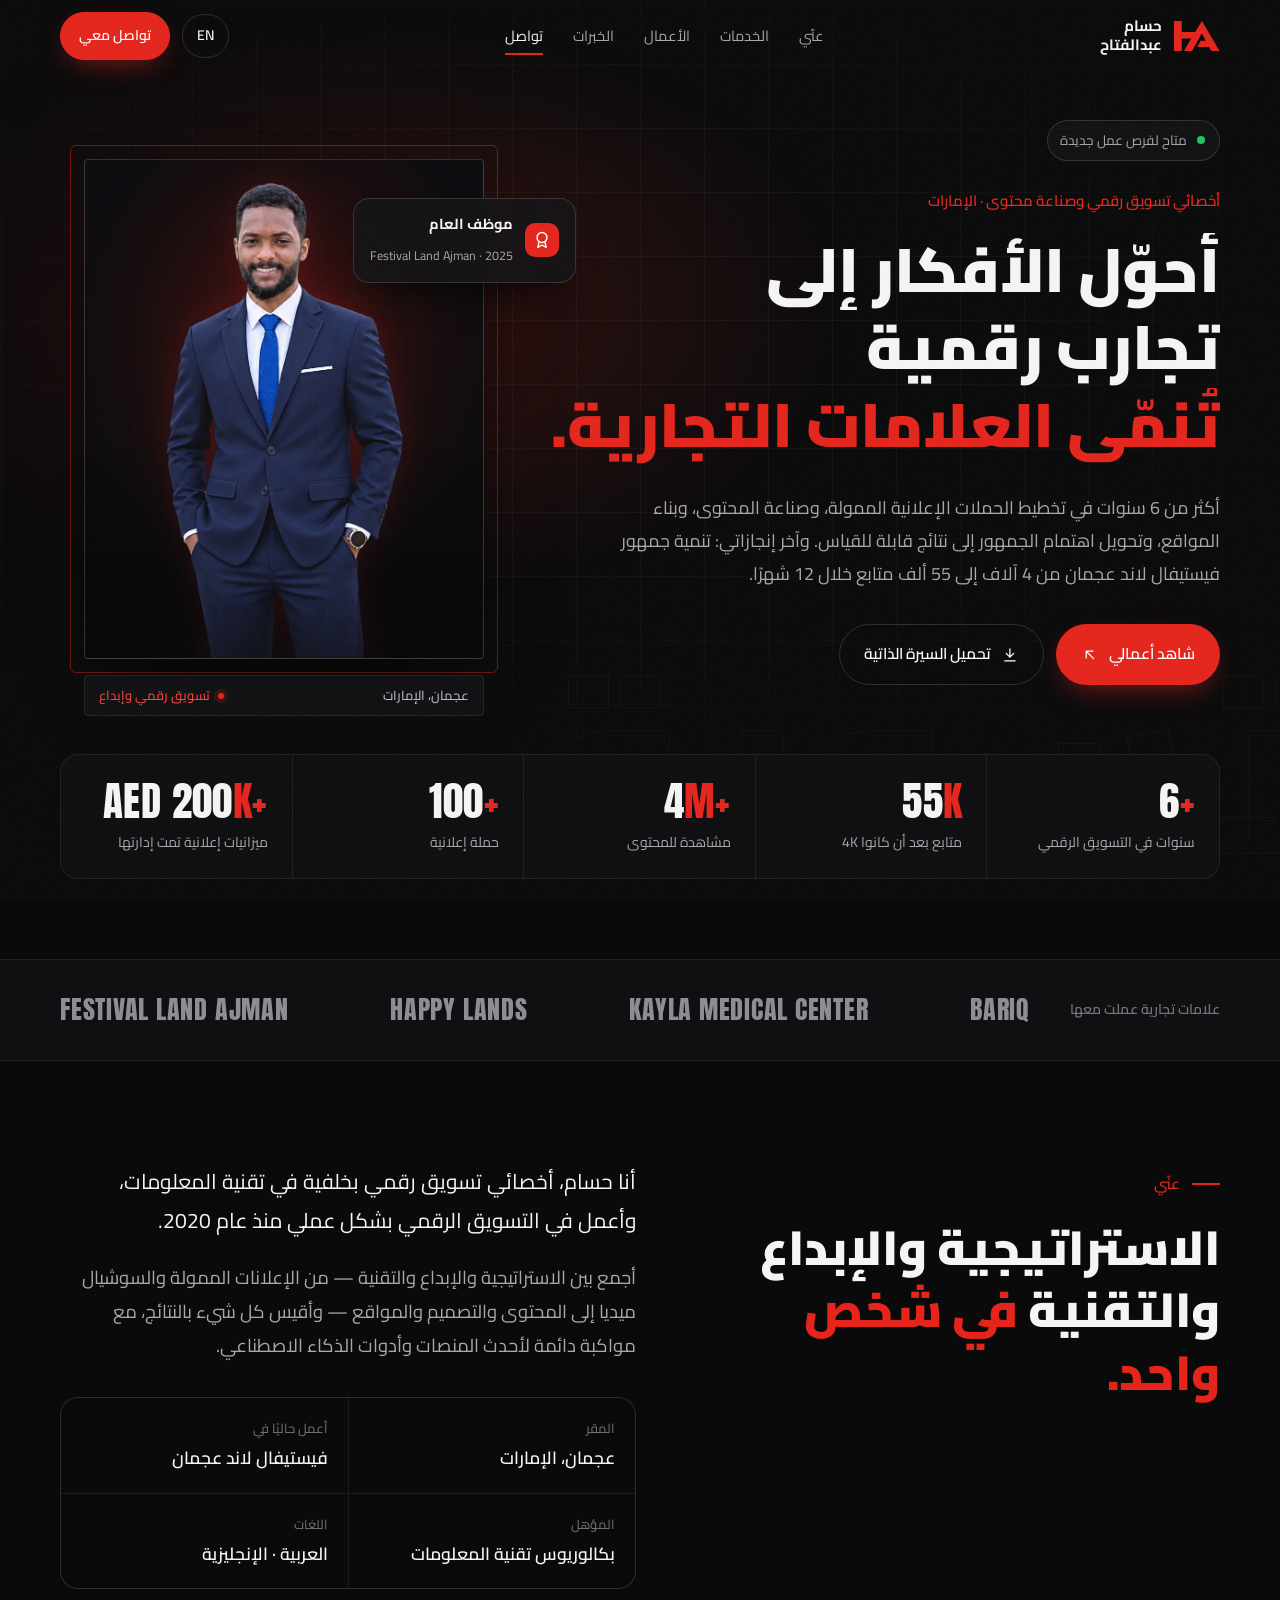
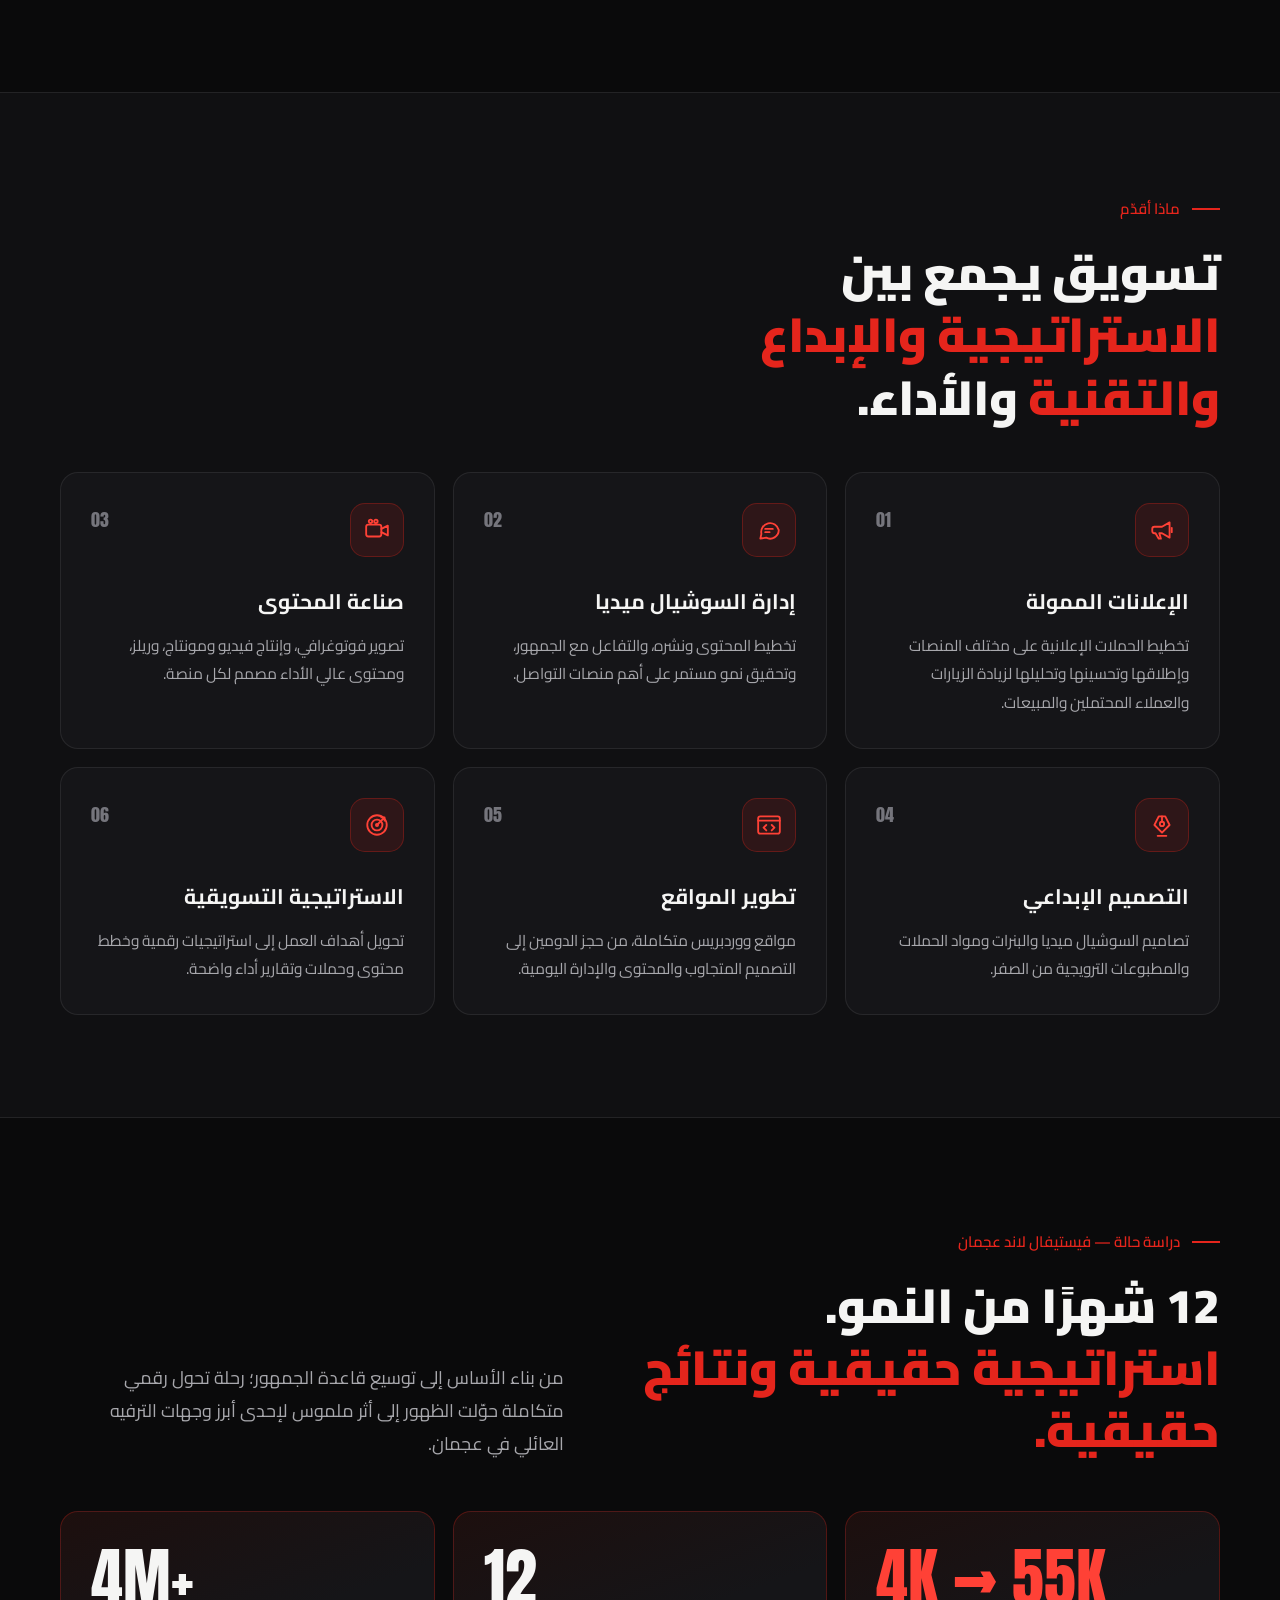
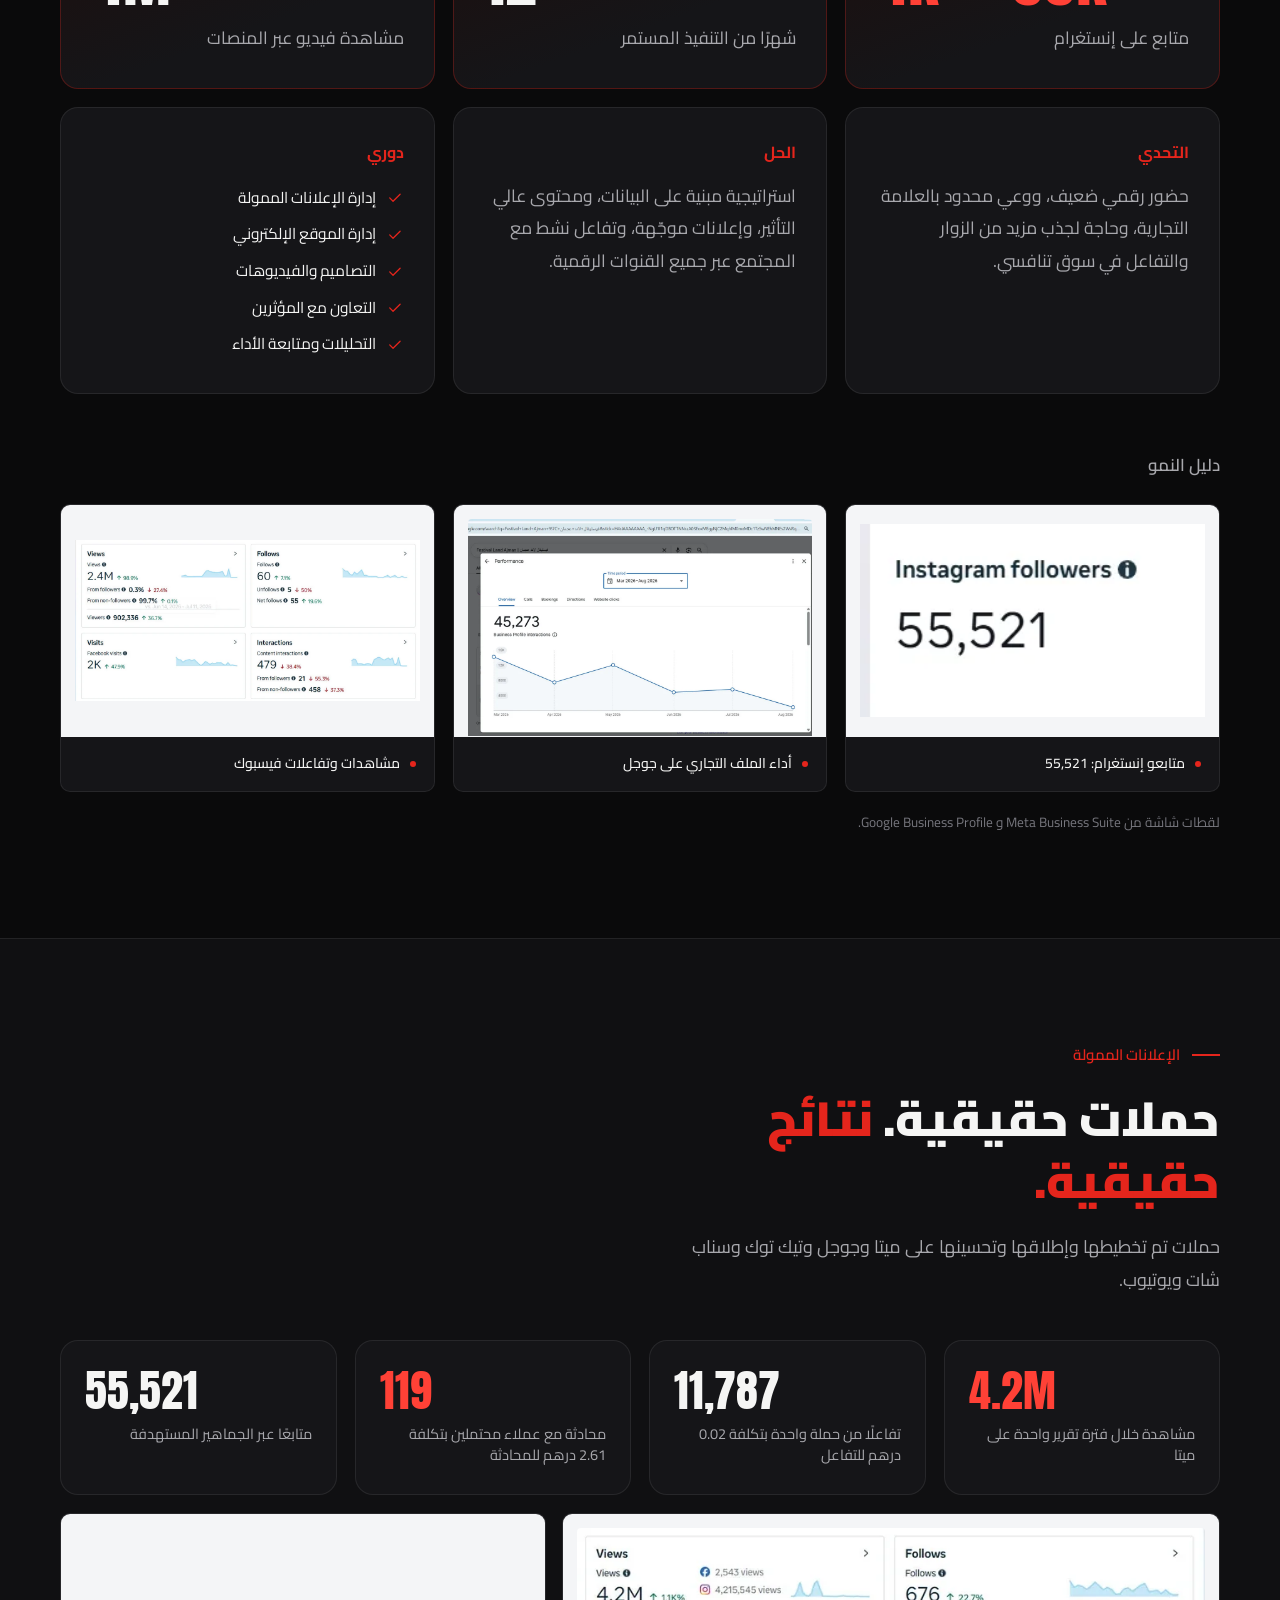
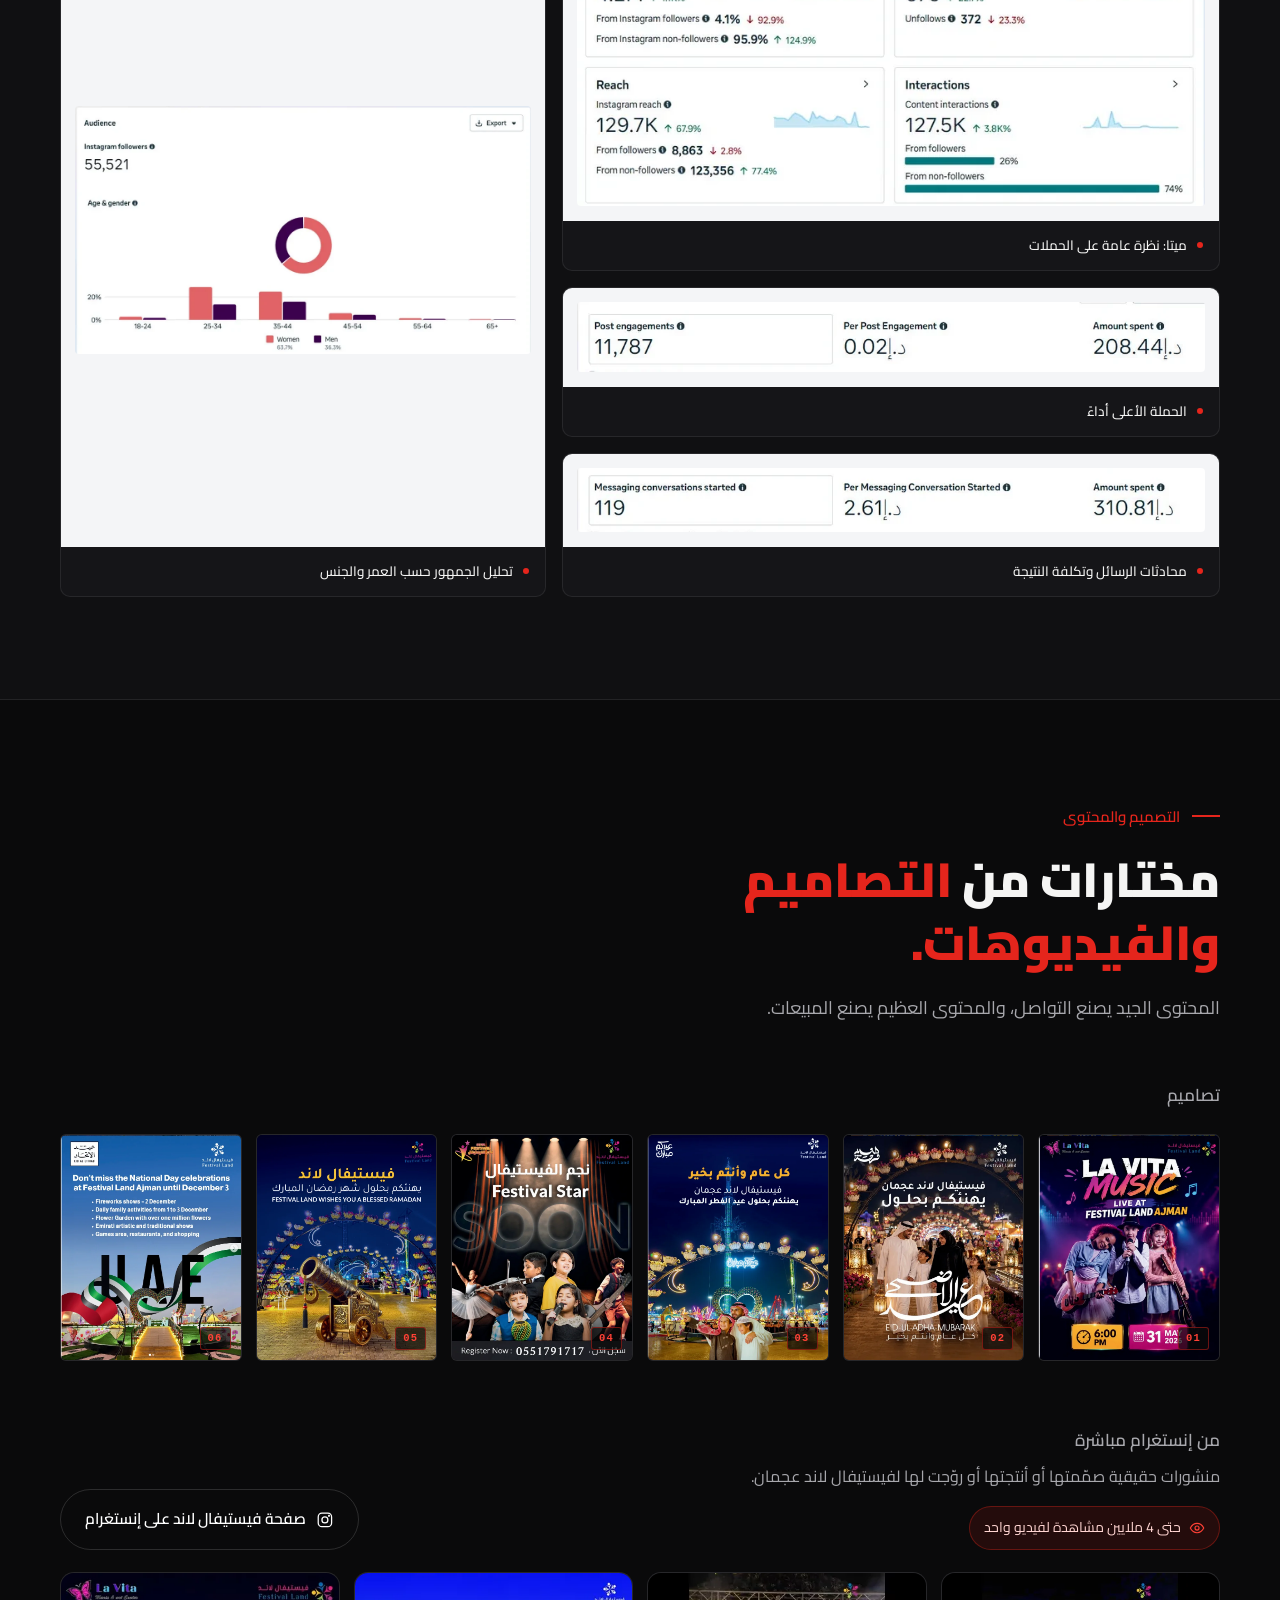
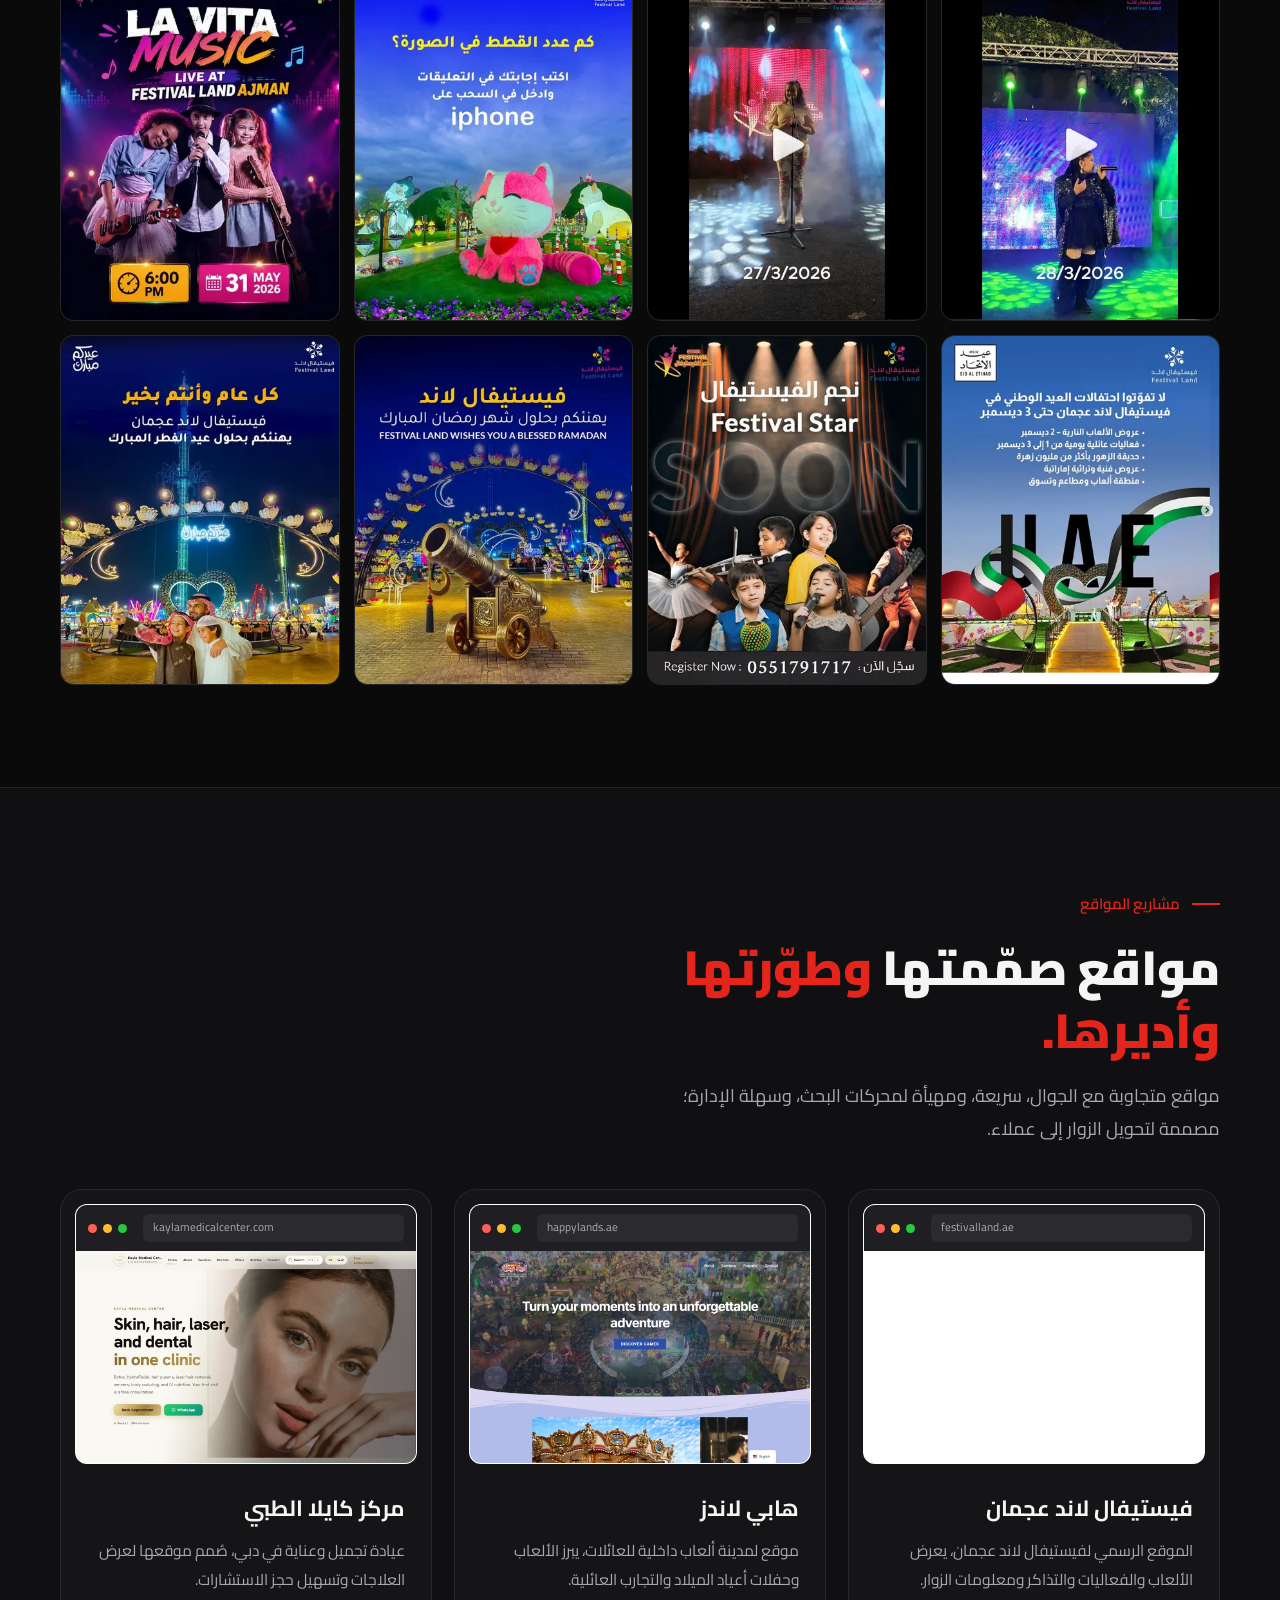
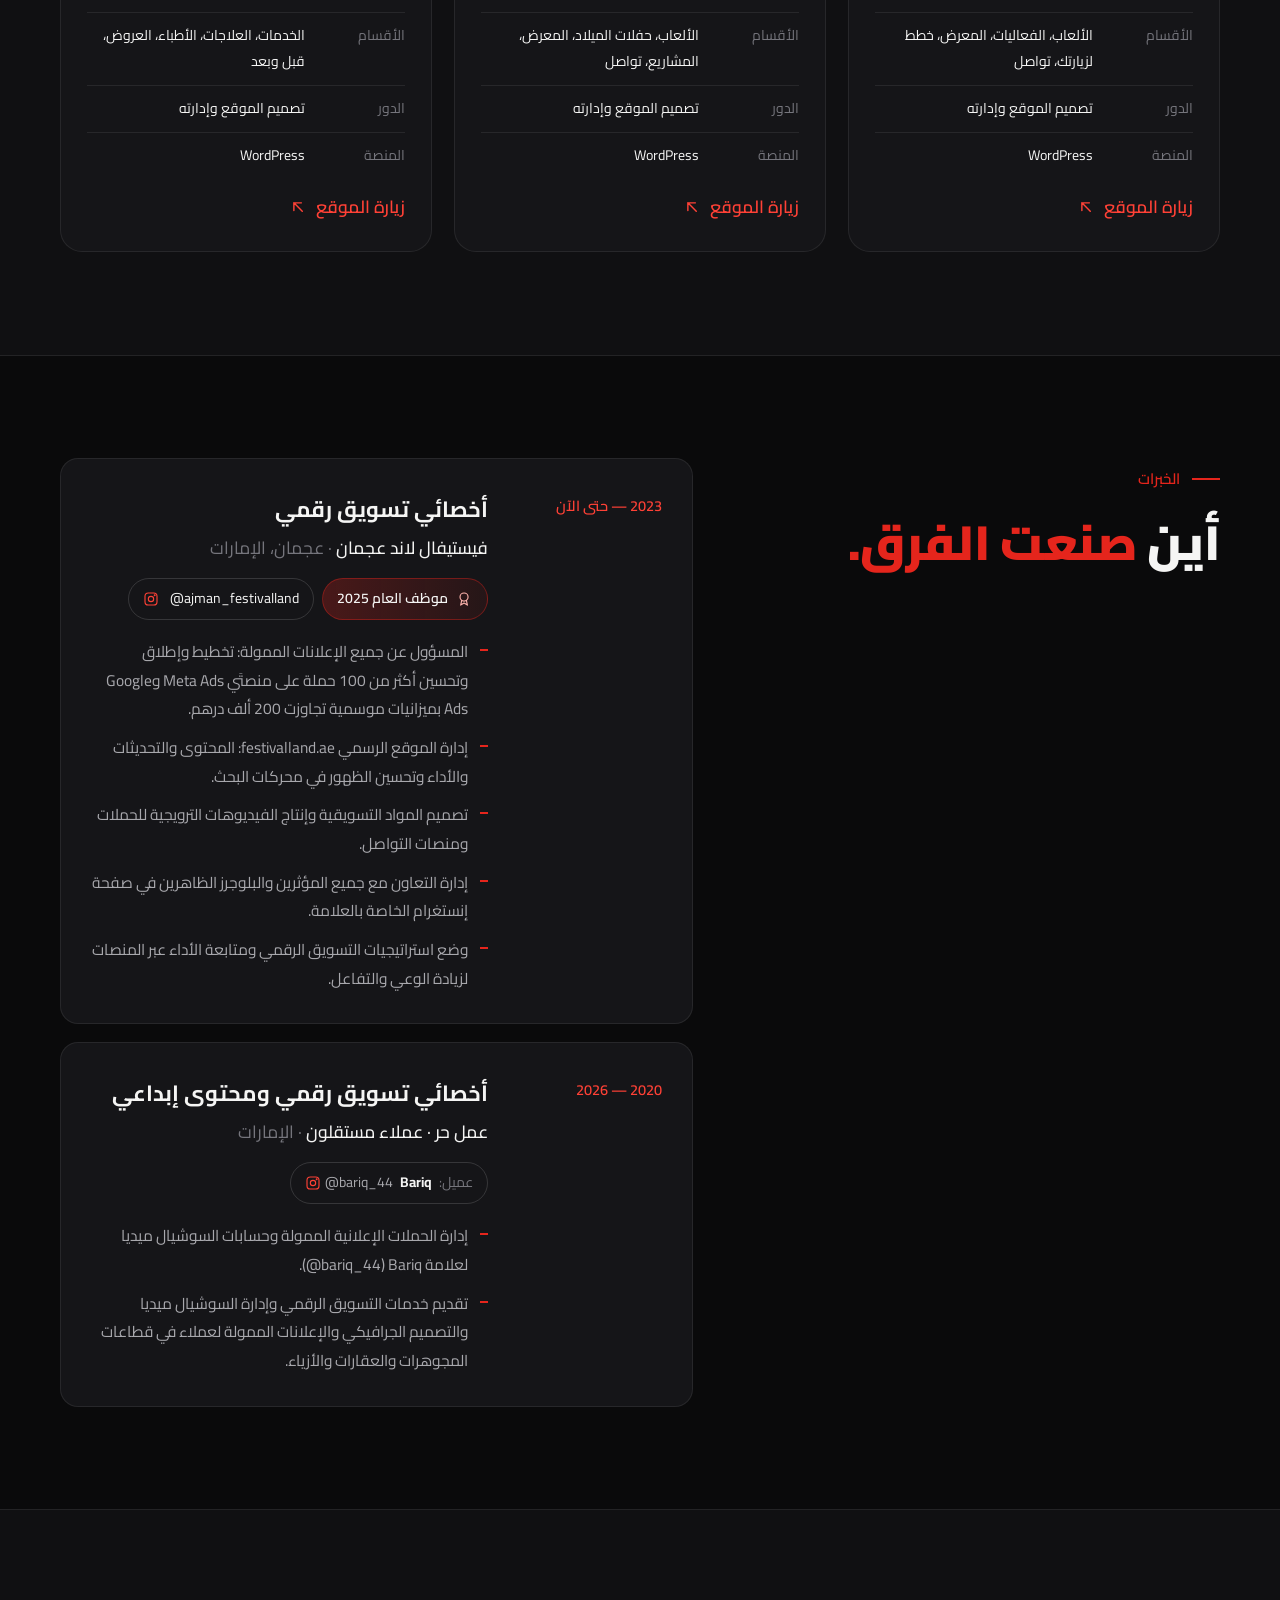
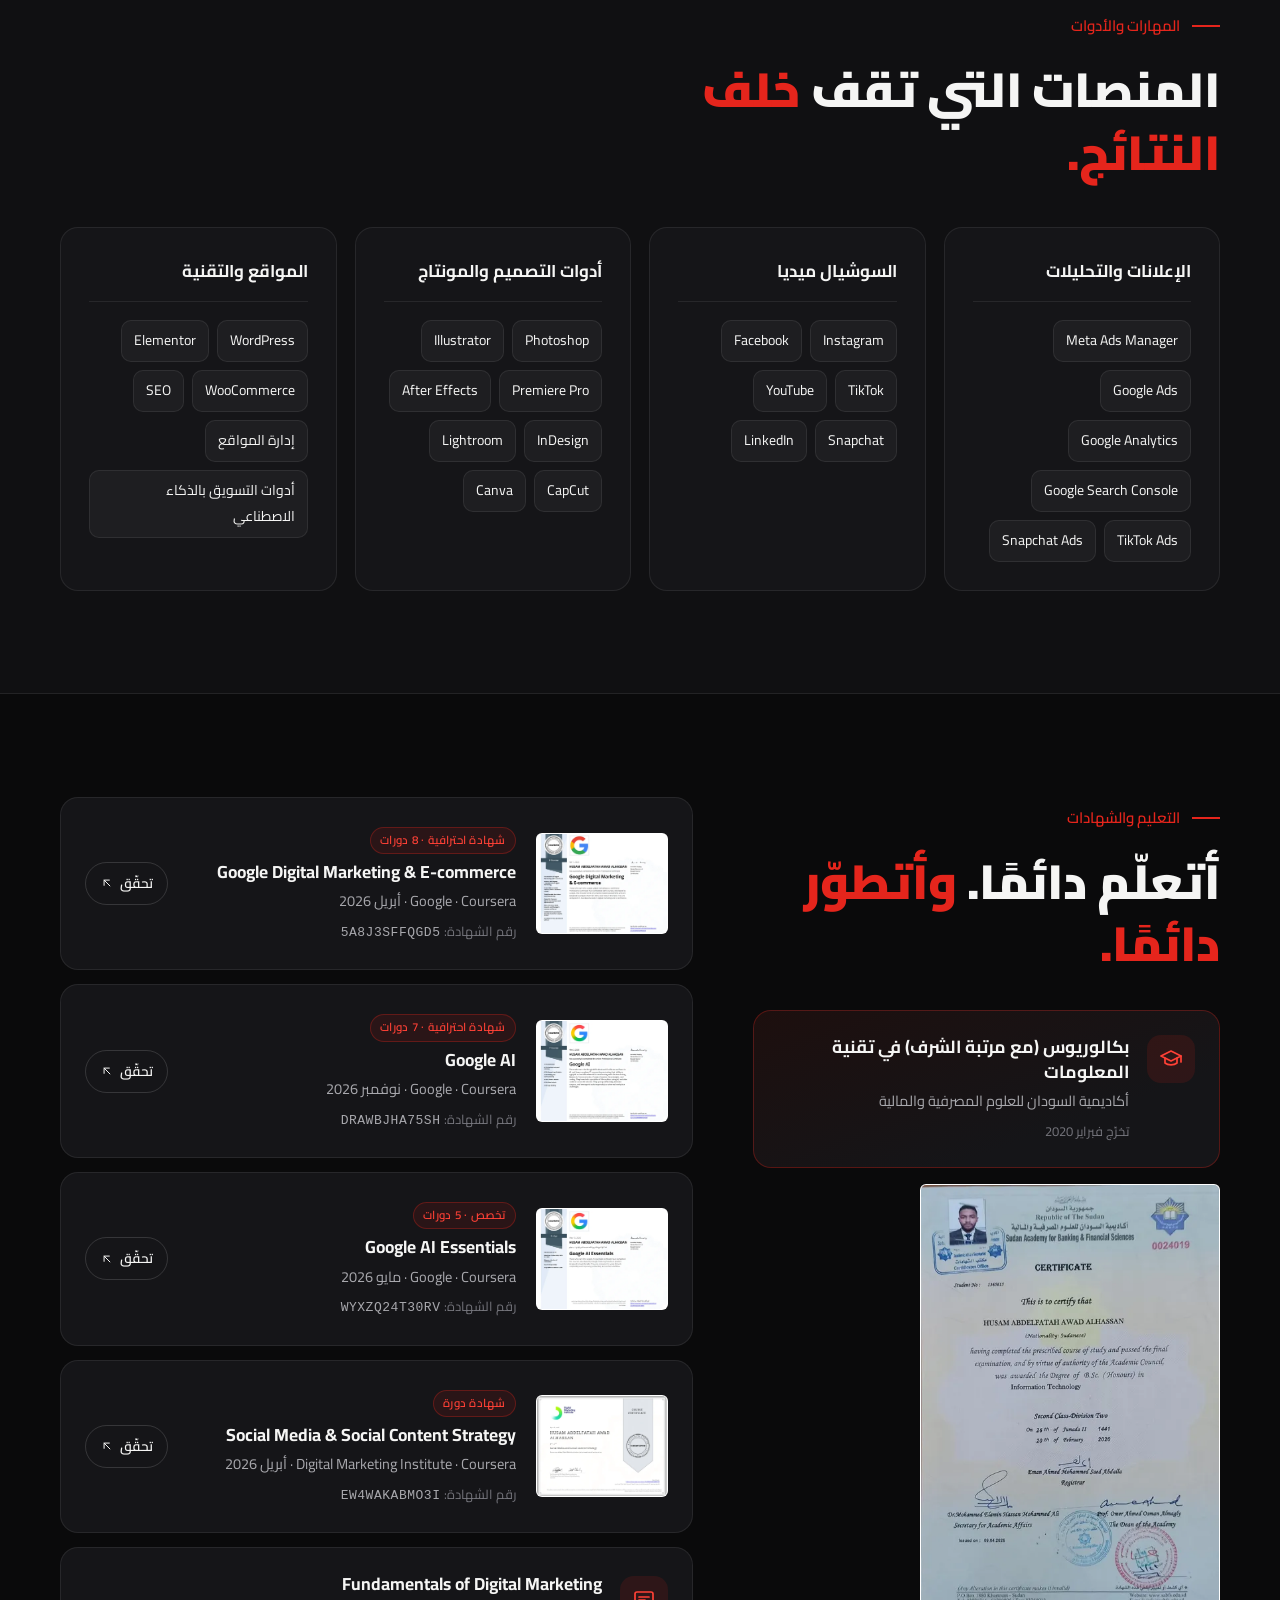
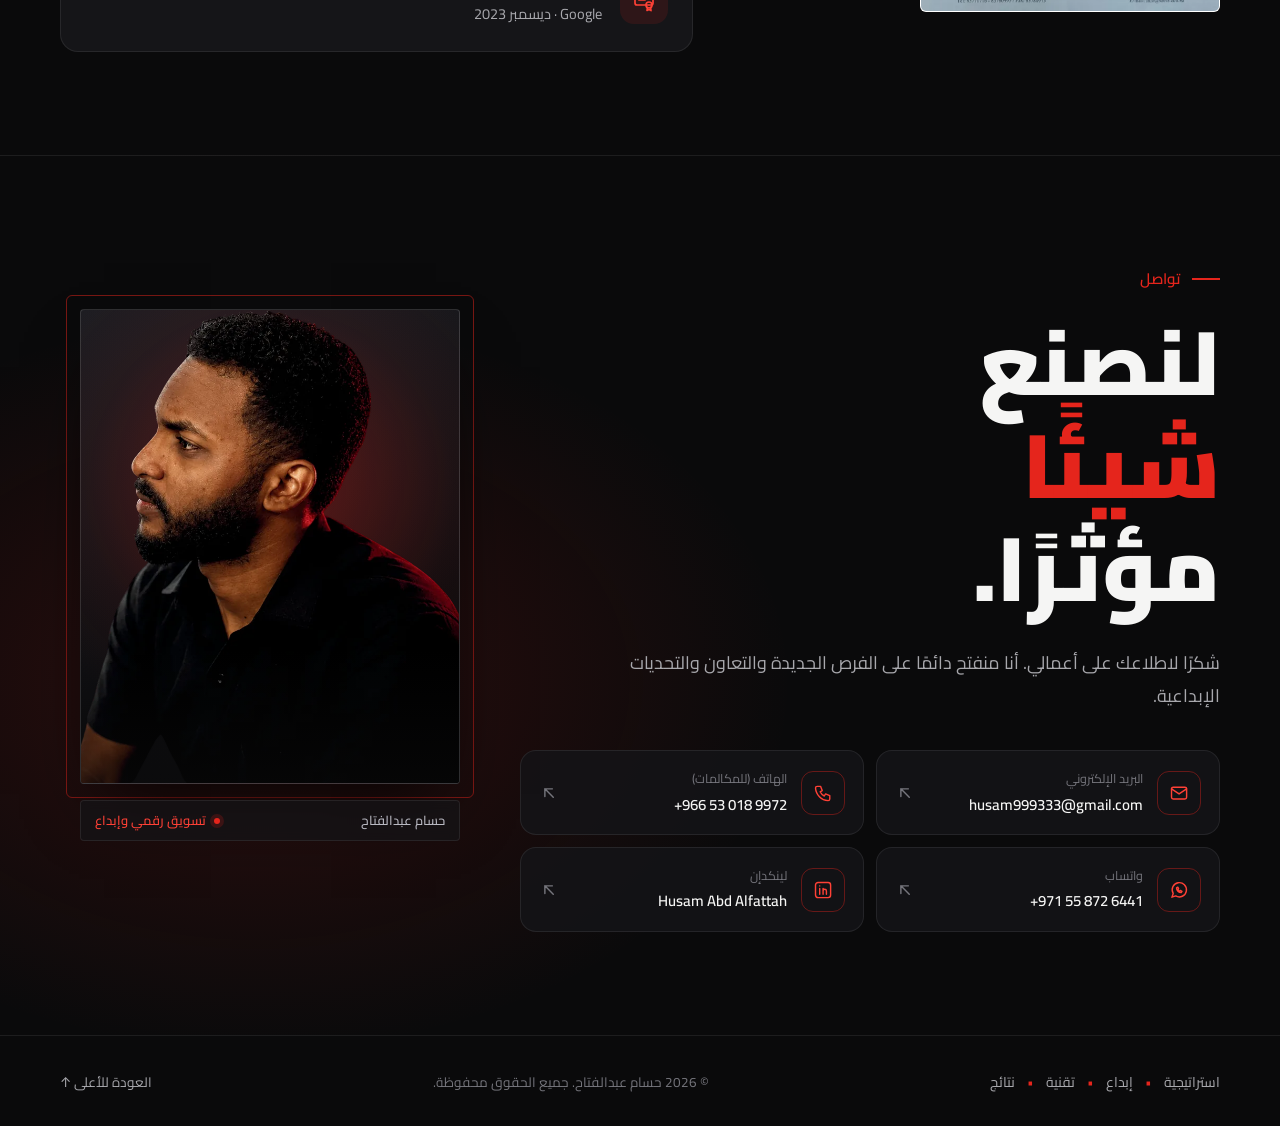
==== ar/index.html @ da329a23 "Restore original CV Co-Authored-By: Claude Opus 5.5 <noreply@anthropic.com>" ====
<!doctype html>
<html lang="ar" dir="rtl">
<head>
<meta charset="utf-8">
<meta name="viewport" content="width=device-width, initial-scale=1">
<title>حسام عبدالفتاح | أخصائي تسويق رقمي وصناعة محتوى في الإمارات</title>
<meta name="description" content="حسام عبدالفتاح، أخصائي تسويق رقمي وصناعة محتوى في الإمارات بخبرة تزيد عن 6 سنوات في الإعلانات الممولة وإدارة السوشيال ميديا والتصميم ومواقع ووردبريس. نمّى جمهور فيستيفال لاند عجمان من 4 آلاف إلى 55 ألف متابع.">
<meta name="author" content="Husam Abd Alfattah">
<meta name="robots" content="index, follow, max-image-preview:large">
<meta name="theme-color" content="#0a0a0b">
<link rel="canonical" href="https://husam999333-spec.github.io/ar/">
<link rel="alternate" hreflang="en" href="https://husam999333-spec.github.io/">
<link rel="alternate" hreflang="ar" href="https://husam999333-spec.github.io/ar/">
<link rel="alternate" hreflang="x-default" href="https://husam999333-spec.github.io/">
<meta property="og:type" content="profile">
<meta property="og:site_name" content="Husam Abd Alfattah">
<meta property="og:title" content="حسام عبدالفتاح | أخصائي تسويق رقمي وصناعة محتوى في الإمارات">
<meta property="og:description" content="حسام عبدالفتاح، أخصائي تسويق رقمي وصناعة محتوى في الإمارات بخبرة تزيد عن 6 سنوات في الإعلانات الممولة وإدارة السوشيال ميديا والتصميم ومواقع ووردبريس. نمّى جمهور فيستيفال لاند عجمان من 4 آلاف إلى 55 ألف متابع.">
<meta property="og:url" content="https://husam999333-spec.github.io/ar/">
<meta property="og:image" content="https://husam999333-spec.github.io/assets/og-ar.jpg?v=3">
<meta property="og:image:width" content="1200">
<meta property="og:image:height" content="630">
<meta property="og:locale" content="ar_AE">
<meta property="profile:first_name" content="Husam">
<meta property="profile:last_name" content="Abd Alfattah">
<meta name="twitter:card" content="summary_large_image">
<meta name="twitter:title" content="حسام عبدالفتاح | أخصائي تسويق رقمي وصناعة محتوى في الإمارات">
<meta name="twitter:description" content="حسام عبدالفتاح، أخصائي تسويق رقمي وصناعة محتوى في الإمارات بخبرة تزيد عن 6 سنوات في الإعلانات الممولة وإدارة السوشيال ميديا والتصميم ومواقع ووردبريس. نمّى جمهور فيستيفال لاند عجمان من 4 آلاف إلى 55 ألف متابع.">
<meta name="twitter:image" content="https://husam999333-spec.github.io/assets/og-ar.jpg?v=3">
<link rel="icon" href="/favicon.svg" type="image/svg+xml">
<link rel="apple-touch-icon" href="/assets/apple-touch-icon.png">
<link rel="preconnect" href="https://fonts.googleapis.com">
<link rel="preconnect" href="https://fonts.gstatic.com" crossorigin>
<link rel="stylesheet" href="https://fonts.googleapis.com/css2?family=Anton&family=Cairo:wght@400;500;600;700;800;900&family=Inter:wght@400;500;600&display=swap">
<link rel="preload" as="image" href="/assets/img/husam-suit.webp" fetchpriority="high">
<link rel="stylesheet" href="/assets/css/style.css?v=1fb3585b">
<script type="application/ld+json">[{"@context":"https://schema.org","@type":"Person","@id":"https://husam999333-spec.github.io/#person","name":"Husam Abd Alfattah","alternateName":["Husam Abdelfatah","Husam Awad","Husam Abdelfatah Awad Alhassan","حسام عوض","حسام عبدالفتاح عوض"],"jobTitle":"أخصائي تسويق رقمي وصناعة محتوى","description":"حسام عبدالفتاح، أخصائي تسويق رقمي وصناعة محتوى في الإمارات بخبرة تزيد عن 6 سنوات في الإعلانات الممولة وإدارة السوشيال ميديا والتصميم ومواقع ووردبريس. نمّى جمهور فيستيفال لاند عجمان من 4 آلاف إلى 55 ألف متابع.","url":"https://husam999333-spec.github.io/ar/","image":"https://husam999333-spec.github.io/assets/img/husam-suit.webp","email":"mailto:husam999333@gmail.com","telephone":"+966530189972","address":{"@type":"PostalAddress","addressLocality":"Ajman","addressCountry":"AE"},"worksFor":{"@type":"Organization","name":"Festival Land Ajman","url":"https://festivalland.ae/"},"alumniOf":{"@type":"CollegeOrUniversity","name":"Sudan Academy for Banking & Financial Sciences"},"award":"Employee of the Year 2025 — Festival Land Ajman","knowsAbout":["التسويق الرقمي","الإعلانات الممولة","Meta Ads","Google Ads","إدارة السوشيال ميديا","صناعة المحتوى","التصميم الجرافيكي","المونتاج","WordPress","SEO"],"knowsLanguage":["ar","en"],"sameAs":["https://www.linkedin.com/in/husam-abd-alfattah-a73365259/"],"hasCredential":[{"@type":"EducationalOccupationalCredential","name":"Google Digital Marketing & E-commerce","credentialCategory":"certificate","url":"https://coursera.org/verify/professional-cert/5A8J3SFFQGD5","recognizedBy":{"@type":"Organization","name":"Google"}},{"@type":"EducationalOccupationalCredential","name":"Google AI","credentialCategory":"certificate","url":"https://coursera.org/verify/professional-cert/DRAWBJHA75SH","recognizedBy":{"@type":"Organization","name":"Google"}},{"@type":"EducationalOccupationalCredential","name":"Google AI Essentials","credentialCategory":"certificate","url":"https://coursera.org/verify/specialization/WYXZQ24T30RV","recognizedBy":{"@type":"Organization","name":"Google"}},{"@type":"EducationalOccupationalCredential","name":"Social Media & Social Content Strategy","credentialCategory":"certificate","url":"https://coursera.org/verify/EW4WAKABMO3I","recognizedBy":{"@type":"Organization","name":"Digital Marketing Institute"}}]},{"@context":"https://schema.org","@type":"ProfilePage","url":"https://husam999333-spec.github.io/ar/","name":"حسام عبدالفتاح | أخصائي تسويق رقمي وصناعة محتوى في الإمارات","inLanguage":"ar","dateModified":"2026-11-12","mainEntity":{"@id":"https://husam999333-spec.github.io/#person"}}]</script>
</head>
<body>
<a class="skip" href="#main">تخطَّ إلى المحتوى</a>
<div class="progress" aria-hidden="true"></div>
<header class="nav" id="top">
  <div class="wrap nav-in">
    <a class="logo" href="/ar/" aria-label="حسام عبدالفتاح"><svg class="logo-mark" viewBox="0 0 862 577" aria-hidden="true"><path fill="currentColor" d="M0 0 L145 0 L145 207 L398 207 L523 0 L862 577 L707 577 L658 488 L436 488 L501 368 L595 368 L523 228 L332 577 L177 577 L323 329 L145 329 L145 577 L0 577 Z"/></svg><span class="logo-name"><b>حسام</b><b>عبدالفتاح</b></span></a>
    <nav class="links" id="menu" aria-label="Main">
      <a href="#about">عنّي</a><a href="#services">الخدمات</a><a href="#work">الأعمال</a><a href="#experience">الخبرات</a><a href="#contact">تواصل</a>
    </nav>
    <div class="nav-act">
      <a class="lang" href="/" hreflang="en" lang="en">EN</a>
      <a class="btn btn-sm" href="#contact">تواصل معي</a>
      <button class="burger" aria-label="Menu" aria-expanded="false" aria-controls="menu"><svg class="i" viewBox="0 0 24 24" fill="none" stroke="currentColor" stroke-width="1.7" stroke-linecap="round" stroke-linejoin="round" aria-hidden="true"><path d="M4 7h16M4 12h16M4 17h16"/></svg></button>
    </div>
  </div>
</header>

<main id="main">
<section class="hero">
  <div class="hero-bg" aria-hidden="true"><span class="ghost">تسويق</span></div>
  <div class="wrap hero-in">
    <div class="hero-txt">
      <p class="avail"><span class="dot"></span>متاح لفرص عمل جديدة</p>
      <p class="eyebrow">أخصائي تسويق رقمي وصناعة محتوى · الإمارات</p>
      <h1 class="h1"><span class="ln"><span>أحوّل الأفكار إلى</span></span><span class="ln"><span>تجارب رقمية</span></span><span class="ln"><span><em>تُنمّي العلامات التجارية.</em></span></span></h1>
      <p class="lead">أكثر من 6 سنوات في تخطيط الحملات الإعلانية الممولة، وصناعة المحتوى، وبناء المواقع، وتحويل اهتمام الجمهور إلى نتائج قابلة للقياس. وآخر إنجازاتي: تنمية جمهور فيستيفال لاند عجمان من 4 آلاف إلى 55 ألف متابع خلال 12 شهرًا.</p>
      <div class="ctas">
        <a class="btn" href="#work">شاهد أعمالي <svg class="i" viewBox="0 0 24 24" fill="none" stroke="currentColor" stroke-width="1.7" stroke-linecap="round" stroke-linejoin="round" aria-hidden="true"><path d="M7 17 17 7M8 7h9v9"/></svg></a>
        <a class="btn btn-ghost" href="/assets/Husam-Abdelfatah-CV.pdf" download><svg class="i" viewBox="0 0 24 24" fill="none" stroke="currentColor" stroke-width="1.7" stroke-linecap="round" stroke-linejoin="round" aria-hidden="true"><path d="M12 4v11M7 10l5 5 5-5M5 20h14"/></svg> تحميل السيرة الذاتية</a>
      </div>
    </div>
    <figure class="hero-pic print">
      <div class="print-box"><span class="print-frame" aria-hidden="true"></span>
      <div class="print-photo"><img src="/assets/img/husam-suit.webp" alt="حسام عبدالفتاح، أخصائي تسويق رقمي، مبتسمًا ببدلة كحلية وربطة عنق زرقاء" width="690" height="862" fetchpriority="high"></div></div>
      <figcaption class="print-cap"><span>عجمان، الإمارات</span><span class="on">تسويق رقمي وإبداع</span></figcaption>
      <div class="award-chip"><svg class="i" viewBox="0 0 24 24" fill="none" stroke="currentColor" stroke-width="1.7" stroke-linecap="round" stroke-linejoin="round" aria-hidden="true"><circle cx="12" cy="9" r="6"/><path d="m8.5 14-1.5 7 5-3 5 3-1.5-7"/></svg><span><b>موظف العام</b><small>Festival Land Ajman · 2025</small></span></div>
    </figure>
  </div>
  <div class="wrap"><ul class="stats"><li class="stat reveal"><b class="stat-n" dir="ltr"><span></span><span data-count="6">6</span><span>+</span></b><span class="stat-l">سنوات في التسويق الرقمي</span></li><li class="stat reveal"><b class="stat-n" dir="ltr"><span></span><span data-count="55">55</span><span>K</span></b><span class="stat-l">متابع بعد أن كانوا 4K</span></li><li class="stat reveal"><b class="stat-n" dir="ltr"><span></span><span data-count="4">4</span><span>M+</span></b><span class="stat-l">مشاهدة للمحتوى</span></li><li class="stat reveal"><b class="stat-n" dir="ltr"><span></span><span data-count="100">100</span><span>+</span></b><span class="stat-l">حملة إعلانية</span></li><li class="stat reveal"><b class="stat-n" dir="ltr"><span>AED </span><span data-count="200">200</span><span>K+</span></b><span class="stat-l">ميزانيات إعلانية تمت إدارتها</span></li></ul></div>
</section>

<div class="brands"><div class="wrap brands-in"><p class="brands-k">علامات تجارية عملت معها</p><ul dir="ltr"><li>Festival Land Ajman</li><li>Happy Lands</li><li>Kayla Medical Center</li><li>Bariq</li></ul></div></div>

<section class="sec" id="about">
  <div class="wrap about">
    <div><p class="kicker reveal">عنّي</p><h2 class="h2 reveal">الاستراتيجية والإبداع والتقنية <em>في شخص واحد.</em></h2></div>
    <div class="about-txt">
      <p class="reveal">أنا حسام، أخصائي تسويق رقمي بخلفية في تقنية المعلومات، وأعمل في التسويق الرقمي بشكل عملي منذ عام 2020.</p><p class="reveal">أجمع بين الاستراتيجية والإبداع والتقنية — من الإعلانات الممولة والسوشيال ميديا إلى المحتوى والتصميم والمواقع — وأقيس كل شيء بالنتائج، مع مواكبة دائمة لأحدث المنصات وأدوات الذكاء الاصطناعي.</p>
      <dl class="facts reveal"><div><dt>المقر</dt><dd>عجمان، الإمارات</dd></div><div><dt>أعمل حاليًا في</dt><dd>فيستيفال لاند عجمان</dd></div><div><dt>المؤهل</dt><dd>بكالوريوس تقنية المعلومات</dd></div><div><dt>اللغات</dt><dd>العربية · الإنجليزية</dd></div></dl>
    </div>
  </div>
</section>

<section class="sec sec-alt" id="services">
  <div class="wrap">
    <div class="sec-head"><p class="kicker reveal">ماذا أقدّم</p><h2 class="h2 reveal">تسويق يجمع بين <em>الاستراتيجية والإبداع والتقنية</em> والأداء.</h2></div>
    <div class="svc-grid"><article class="svc reveal" style="--d:0ms">
        <div class="svc-top"><span class="svc-ic"><svg class="i" viewBox="0 0 24 24" fill="none" stroke="currentColor" stroke-width="1.7" stroke-linecap="round" stroke-linejoin="round" aria-hidden="true"><path d="M3 11v2a2 2 0 0 0 2 2h1l3 5h2l-1.5-5H12l7 4V5l-7 4H5a2 2 0 0 0-2 2Z"/><path d="M21 10v4"/></svg></span><span class="svc-n">01</span></div>
        <h3>الإعلانات الممولة</h3><p>تخطيط الحملات الإعلانية على مختلف المنصات وإطلاقها وتحسينها وتحليلها لزيادة الزيارات والعملاء المحتملين والمبيعات.</p>
      </article><article class="svc reveal" style="--d:60ms">
        <div class="svc-top"><span class="svc-ic"><svg class="i" viewBox="0 0 24 24" fill="none" stroke="currentColor" stroke-width="1.7" stroke-linecap="round" stroke-linejoin="round" aria-hidden="true"><path d="M21 12a8 8 0 0 1-11.6 7.1L4 20l1-4.4A8 8 0 1 1 21 12Z"/><path d="M8.5 11h7M8.5 14h4"/></svg></span><span class="svc-n">02</span></div>
        <h3>إدارة السوشيال ميديا</h3><p>تخطيط المحتوى ونشره، والتفاعل مع الجمهور، وتحقيق نمو مستمر على أهم منصات التواصل.</p>
      </article><article class="svc reveal" style="--d:120ms">
        <div class="svc-top"><span class="svc-ic"><svg class="i" viewBox="0 0 24 24" fill="none" stroke="currentColor" stroke-width="1.7" stroke-linecap="round" stroke-linejoin="round" aria-hidden="true"><rect x="2" y="7" width="14" height="11" rx="2"/><path d="m16 11 6-3v9l-6-3"/><circle cx="6" cy="4" r="1.6"/><circle cx="11" cy="4" r="1.6"/></svg></span><span class="svc-n">03</span></div>
        <h3>صناعة المحتوى</h3><p>تصوير فوتوغرافي، وإنتاج فيديو ومونتاج، وريلز، ومحتوى عالي الأداء مصمم لكل منصة.</p>
      </article><article class="svc reveal" style="--d:180ms">
        <div class="svc-top"><span class="svc-ic"><svg class="i" viewBox="0 0 24 24" fill="none" stroke="currentColor" stroke-width="1.7" stroke-linecap="round" stroke-linejoin="round" aria-hidden="true"><path d="M12 19 5 12l4-8h6l4 8-7 7Z"/><circle cx="12" cy="11" r="2"/><path d="M12 4v5M8 22h8"/></svg></span><span class="svc-n">04</span></div>
        <h3>التصميم الإبداعي</h3><p>تصاميم السوشيال ميديا والبنرات ومواد الحملات والمطبوعات الترويجية من الصفر.</p>
      </article><article class="svc reveal" style="--d:240ms">
        <div class="svc-top"><span class="svc-ic"><svg class="i" viewBox="0 0 24 24" fill="none" stroke="currentColor" stroke-width="1.7" stroke-linecap="round" stroke-linejoin="round" aria-hidden="true"><rect x="2" y="4" width="20" height="16" rx="2"/><path d="M2 8h20M9.5 12 7 14.5 9.5 17M14.5 12l2.5 2.5-2.5 2.5"/></svg></span><span class="svc-n">05</span></div>
        <h3>تطوير المواقع</h3><p>مواقع ووردبريس متكاملة، من حجز الدومين إلى التصميم المتجاوب والمحتوى والإدارة اليومية.</p>
      </article><article class="svc reveal" style="--d:300ms">
        <div class="svc-top"><span class="svc-ic"><svg class="i" viewBox="0 0 24 24" fill="none" stroke="currentColor" stroke-width="1.7" stroke-linecap="round" stroke-linejoin="round" aria-hidden="true"><circle cx="12" cy="12" r="9"/><circle cx="12" cy="12" r="5"/><circle cx="12" cy="12" r="1"/><path d="m12 12 7-7M16 5h3v3"/></svg></span><span class="svc-n">06</span></div>
        <h3>الاستراتيجية التسويقية</h3><p>تحويل أهداف العمل إلى استراتيجيات رقمية وخطط محتوى وحملات وتقارير أداء واضحة.</p>
      </article></div>
  </div>
</section>

<section class="sec" id="work">
  <div class="wrap">
    <div class="cs-head">
      <div><p class="kicker reveal">دراسة حالة — فيستيفال لاند عجمان</p><h2 class="h2 reveal">12 شهرًا من النمو. <em>استراتيجية حقيقية ونتائج حقيقية.</em></h2></div>
      <p class="sec-sub reveal">من بناء الأساس إلى توسيع قاعدة الجمهور؛ رحلة تحول رقمي متكاملة حوّلت الظهور إلى أثر ملموس لإحدى أبرز وجهات الترفيه العائلي في عجمان.</p>
    </div>
    <div class="cs-results"><div class="cs-res reveal"><b dir="ltr">4K → 55K</b><span>متابع على إنستغرام</span></div><div class="cs-res reveal"><b dir="ltr">12</b><span>شهرًا من التنفيذ المستمر</span></div><div class="cs-res reveal"><b dir="ltr">4M+</b><span>مشاهدة فيديو عبر المنصات</span></div></div>
    <div class="cs-grid"><div class="cs-block reveal"><h3>التحدي</h3><p>حضور رقمي ضعيف، ووعي محدود بالعلامة التجارية، وحاجة لجذب مزيد من الزوار والتفاعل في سوق تنافسي.</p></div><div class="cs-block reveal"><h3>الحل</h3><p>استراتيجية مبنية على البيانات، ومحتوى عالي التأثير، وإعلانات موجّهة، وتفاعل نشط مع المجتمع عبر جميع القنوات الرقمية.</p></div><div class="cs-block reveal"><h3>دوري</h3><ul class="ticks"><li><svg class="i" viewBox="0 0 24 24" fill="none" stroke="currentColor" stroke-width="1.7" stroke-linecap="round" stroke-linejoin="round" aria-hidden="true"><path d="m5 12 4.5 4.5L19 7"/></svg>إدارة الإعلانات الممولة</li><li><svg class="i" viewBox="0 0 24 24" fill="none" stroke="currentColor" stroke-width="1.7" stroke-linecap="round" stroke-linejoin="round" aria-hidden="true"><path d="m5 12 4.5 4.5L19 7"/></svg>إدارة الموقع الإلكتروني</li><li><svg class="i" viewBox="0 0 24 24" fill="none" stroke="currentColor" stroke-width="1.7" stroke-linecap="round" stroke-linejoin="round" aria-hidden="true"><path d="m5 12 4.5 4.5L19 7"/></svg>التصاميم والفيديوهات</li><li><svg class="i" viewBox="0 0 24 24" fill="none" stroke="currentColor" stroke-width="1.7" stroke-linecap="round" stroke-linejoin="round" aria-hidden="true"><path d="m5 12 4.5 4.5L19 7"/></svg>التعاون مع المؤثرين</li><li><svg class="i" viewBox="0 0 24 24" fill="none" stroke="currentColor" stroke-width="1.7" stroke-linecap="round" stroke-linejoin="round" aria-hidden="true"><path d="m5 12 4.5 4.5L19 7"/></svg>التحليلات ومتابعة الأداء</li></ul></div></div>
    <h3 class="h3 reveal">دليل النمو</h3>
    <div class="proof"><figure class="shot reveal"><button class="zoom" data-full="/assets/img/proof/ig-followers.webp" data-cap="متابعو إنستغرام: 55,521"><img src="/assets/img/proof/ig-followers.webp" alt="متابعو إنستغرام: 55,521" width="277" height="155" loading="lazy" decoding="async" ></button><figcaption>متابعو إنستغرام: 55,521</figcaption></figure><figure class="shot reveal"><button class="zoom" data-full="/assets/img/proof/gbp-performance.webp" data-cap="أداء الملف التجاري على جوجل"><img src="/assets/img/proof/gbp-performance.webp" alt="أداء الملف التجاري على جوجل" width="1100" height="768" loading="lazy" decoding="async" ></button><figcaption>أداء الملف التجاري على جوجل</figcaption></figure><figure class="shot reveal"><button class="zoom" data-full="/assets/img/proof/fb-insights.webp" data-cap="مشاهدات وتفاعلات فيسبوك"><img src="/assets/img/proof/fb-insights.webp" alt="مشاهدات وتفاعلات فيسبوك" width="1100" height="514" loading="lazy" decoding="async" ></button><figcaption>مشاهدات وتفاعلات فيسبوك</figcaption></figure></div>
    <p class="note reveal">لقطات شاشة من Meta Business Suite و Google Business Profile.</p>
  </div>
</section>

<section class="sec sec-alt" id="ads">
  <div class="wrap">
    <div class="sec-head"><p class="kicker reveal">الإعلانات الممولة</p><h2 class="h2 reveal">حملات حقيقية. <em>نتائج حقيقية.</em></h2><p class="sec-sub reveal">حملات تم تخطيطها وإطلاقها وتحسينها على ميتا وجوجل وتيك توك وسناب شات ويوتيوب.</p></div>
    <div class="kpis"><div class="kpi reveal"><b dir="ltr">4.2M</b><span>مشاهدة خلال فترة تقرير واحدة على ميتا</span></div><div class="kpi reveal"><b dir="ltr">11,787</b><span>تفاعلًا من حملة واحدة بتكلفة 0.02 درهم للتفاعل</span></div><div class="kpi reveal"><b dir="ltr">119</b><span>محادثة مع عملاء محتملين بتكلفة 2.61 درهم للمحادثة</span></div><div class="kpi reveal"><b dir="ltr">55,521</b><span>متابعًا عبر الجماهير المستهدفة</span></div></div>
    <div class="shots"><figure class="shot reveal"><button class="zoom" data-full="/assets/img/proof/meta-overview.webp" data-cap="ميتا: نظرة عامة على الحملات"><img src="/assets/img/proof/meta-overview-c.webp" alt="ميتا: نظرة عامة على الحملات" width="755" height="334" loading="lazy" decoding="async" ></button><figcaption>ميتا: نظرة عامة على الحملات</figcaption></figure><figure class="shot reveal"><button class="zoom" data-full="/assets/img/proof/top-campaign.webp" data-cap="الحملة الأعلى أداءً"><img src="/assets/img/proof/top-campaign-c.webp" alt="الحملة الأعلى أداءً" width="900" height="100" loading="lazy" decoding="async" ></button><figcaption>الحملة الأعلى أداءً</figcaption></figure><figure class="shot reveal"><button class="zoom" data-full="/assets/img/proof/conversations.webp" data-cap="محادثات الرسائل وتكلفة النتيجة"><img src="/assets/img/proof/conversations-c.webp" alt="محادثات الرسائل وتكلفة النتيجة" width="900" height="92" loading="lazy" decoding="async" ></button><figcaption>محادثات الرسائل وتكلفة النتيجة</figcaption></figure><figure class="shot reveal"><button class="zoom" data-full="/assets/img/proof/audience.webp" data-cap="تحليل الجمهور حسب العمر والجنس"><img src="/assets/img/proof/audience-c.webp" alt="تحليل الجمهور حسب العمر والجنس" width="1100" height="598" loading="lazy" decoding="async" ></button><figcaption>تحليل الجمهور حسب العمر والجنس</figcaption></figure></div>
  </div>
</section>

<section class="sec" id="creative">
  <div class="wrap">
    <div class="sec-head"><p class="kicker reveal">التصميم والمحتوى</p><h2 class="h2 reveal">مختارات من <em>التصاميم والفيديوهات.</em></h2><p class="sec-sub reveal">المحتوى الجيد يصنع التواصل، والمحتوى العظيم يصنع المبيعات.</p></div>
    <h3 class="h3 reveal">تصاميم</h3>
    <div class="posters"><button class="poster reveal zoom" style="--d:0ms" data-full="/assets/img/work/lavita.webp" data-cap="إعلان حفل La Vita Music في فيستيفال لاند عجمان"><img src="/assets/img/work/lavita.webp" alt="إعلان حفل La Vita Music في فيستيفال لاند عجمان" width="680" height="850" loading="lazy" decoding="async" ></button><button class="poster reveal zoom" style="--d:70ms" data-full="/assets/img/work/eid-adha.webp" data-cap="تصميم تهنئة عيد الأضحى لفيستيفال لاند عجمان"><img src="/assets/img/work/eid-adha.webp" alt="تصميم تهنئة عيد الأضحى لفيستيفال لاند عجمان" width="680" height="850" loading="lazy" decoding="async" ></button><button class="poster reveal zoom" style="--d:140ms" data-full="/assets/img/work/eid-fitr.webp" data-cap="تصميم تهنئة عيد الفطر لفيستيفال لاند عجمان"><img src="/assets/img/work/eid-fitr.webp" alt="تصميم تهنئة عيد الفطر لفيستيفال لاند عجمان" width="680" height="850" loading="lazy" decoding="async" ></button><button class="poster reveal zoom" style="--d:0ms" data-full="/assets/img/work/festival-star.webp" data-cap="إعلان مسابقة نجم الفيستيفال"><img src="/assets/img/work/festival-star.webp" alt="إعلان مسابقة نجم الفيستيفال" width="680" height="850" loading="lazy" decoding="async" ></button><button class="poster reveal zoom" style="--d:70ms" data-full="/assets/img/work/ramadan.webp" data-cap="تصميم تهنئة شهر رمضان لفيستيفال لاند"><img src="/assets/img/work/ramadan.webp" alt="تصميم تهنئة شهر رمضان لفيستيفال لاند" width="680" height="850" loading="lazy" decoding="async" ></button><button class="poster reveal zoom" style="--d:140ms" data-full="/assets/img/work/national-day.webp" data-cap="إعلان احتفالات اليوم الوطني الإماراتي"><img src="/assets/img/work/national-day.webp" alt="إعلان احتفالات اليوم الوطني الإماراتي" width="680" height="850" loading="lazy" decoding="async" ></button></div>
    <div class="ig-head reveal">
      <div><h3 class="h3">من إنستغرام مباشرة</h3><p class="sec-sub">منشورات حقيقية صمّمتها أو أنتجتها أو روّجت لها لفيستيفال لاند عجمان.</p><p class="views"><svg class="i" viewBox="0 0 24 24" fill="none" stroke="currentColor" stroke-width="1.7" stroke-linecap="round" stroke-linejoin="round" aria-hidden="true"><path d="M2 12s3.5-7 10-7 10 7 10 7-3.5 7-10 7S2 12 2 12Z"/><circle cx="12" cy="12" r="3"/></svg>حتى 4 ملايين مشاهدة لفيديو واحد</p></div>
      <a class="btn btn-ghost" href="https://www.instagram.com/ajman_festivalland/" target="_blank" rel="noopener"><svg class="i" viewBox="0 0 24 24" fill="none" stroke="currentColor" stroke-width="1.7" stroke-linecap="round" stroke-linejoin="round" aria-hidden="true"><rect x="3" y="3" width="18" height="18" rx="5"/><circle cx="12" cy="12" r="4"/><circle cx="17.5" cy="6.5" r=".6" fill="currentColor"/></svg> صفحة فيستيفال لاند على إنستغرام</a>
    </div>
    <div class="ig-grid" dir="ltr">
      <a class="ig-tile reveal" style="--d:0ms" href="https://www.instagram.com/p/DYuYT4kDIJL/" target="_blank" rel="noopener" aria-label="عرض المنشور على إنستغرام"><img src="/assets/img/ig/DYuYT4kDIJL.webp" alt="" width="432" height="540" loading="lazy" decoding="async"><span class="ig-ov"><svg class="i" viewBox="0 0 24 24" fill="none" stroke="currentColor" stroke-width="1.7" stroke-linecap="round" stroke-linejoin="round" aria-hidden="true"><rect x="3" y="3" width="18" height="18" rx="5"/><circle cx="12" cy="12" r="4"/><circle cx="17.5" cy="6.5" r=".6" fill="currentColor"/></svg><span>عرض المنشور على إنستغرام</span></span></a><a class="ig-tile reveal" style="--d:60ms" href="https://www.instagram.com/p/DW3qS_aloeO/" target="_blank" rel="noopener" aria-label="عرض المنشور على إنستغرام"><img src="/assets/img/ig/DW3qS_aloeO.webp" alt="" width="432" height="540" loading="lazy" decoding="async"><span class="ig-ov"><svg class="i" viewBox="0 0 24 24" fill="none" stroke="currentColor" stroke-width="1.7" stroke-linecap="round" stroke-linejoin="round" aria-hidden="true"><rect x="3" y="3" width="18" height="18" rx="5"/><circle cx="12" cy="12" r="4"/><circle cx="17.5" cy="6.5" r=".6" fill="currentColor"/></svg><span>عرض المنشور على إنستغرام</span></span></a><a class="ig-tile reveal" style="--d:120ms" href="https://www.instagram.com/p/DWEwn_jAVRH/" target="_blank" rel="noopener" aria-label="عرض المنشور على إنستغرام"><img src="/assets/img/ig/DWEwn_jAVRH.webp" alt="" width="432" height="540" loading="lazy" decoding="async"><span class="ig-ov"><svg class="i" viewBox="0 0 24 24" fill="none" stroke="currentColor" stroke-width="1.7" stroke-linecap="round" stroke-linejoin="round" aria-hidden="true"><rect x="3" y="3" width="18" height="18" rx="5"/><circle cx="12" cy="12" r="4"/><circle cx="17.5" cy="6.5" r=".6" fill="currentColor"/></svg><span>عرض المنشور على إنستغرام</span></span></a><a class="ig-tile reveal" style="--d:180ms" href="https://www.instagram.com/p/DWExZFBDKD0/" target="_blank" rel="noopener" aria-label="عرض المنشور على إنستغرام"><img src="/assets/img/ig/DWExZFBDKD0.webp" alt="" width="432" height="540" loading="lazy" decoding="async"><span class="ig-ov"><svg class="i" viewBox="0 0 24 24" fill="none" stroke="currentColor" stroke-width="1.7" stroke-linecap="round" stroke-linejoin="round" aria-hidden="true"><rect x="3" y="3" width="18" height="18" rx="5"/><circle cx="12" cy="12" r="4"/><circle cx="17.5" cy="6.5" r=".6" fill="currentColor"/></svg><span>عرض المنشور على إنستغرام</span></span></a><a class="ig-tile reveal" style="--d:0ms" href="https://www.instagram.com/p/DWEvINQjrho/" target="_blank" rel="noopener" aria-label="عرض المنشور على إنستغرام"><img src="/assets/img/ig/DWEvINQjrho.webp" alt="" width="432" height="540" loading="lazy" decoding="async"><span class="ig-ov"><svg class="i" viewBox="0 0 24 24" fill="none" stroke="currentColor" stroke-width="1.7" stroke-linecap="round" stroke-linejoin="round" aria-hidden="true"><rect x="3" y="3" width="18" height="18" rx="5"/><circle cx="12" cy="12" r="4"/><circle cx="17.5" cy="6.5" r=".6" fill="currentColor"/></svg><span>عرض المنشور على إنستغرام</span></span></a><a class="ig-tile reveal" style="--d:60ms" href="https://www.instagram.com/p/DU3cKl1DlyQ/" target="_blank" rel="noopener" aria-label="عرض المنشور على إنستغرام"><img src="/assets/img/ig/DU3cKl1DlyQ.webp" alt="" width="432" height="540" loading="lazy" decoding="async"><span class="ig-ov"><svg class="i" viewBox="0 0 24 24" fill="none" stroke="currentColor" stroke-width="1.7" stroke-linecap="round" stroke-linejoin="round" aria-hidden="true"><rect x="3" y="3" width="18" height="18" rx="5"/><circle cx="12" cy="12" r="4"/><circle cx="17.5" cy="6.5" r=".6" fill="currentColor"/></svg><span>عرض المنشور على إنستغرام</span></span></a><a class="ig-tile reveal" style="--d:120ms" href="https://www.instagram.com/p/DSfwdR-k4Zy/" target="_blank" rel="noopener" aria-label="عرض المنشور على إنستغرام"><img src="/assets/img/ig/DSfwdR-k4Zy.webp" alt="" width="432" height="540" loading="lazy" decoding="async"><span class="ig-ov"><svg class="i" viewBox="0 0 24 24" fill="none" stroke="currentColor" stroke-width="1.7" stroke-linecap="round" stroke-linejoin="round" aria-hidden="true"><rect x="3" y="3" width="18" height="18" rx="5"/><circle cx="12" cy="12" r="4"/><circle cx="17.5" cy="6.5" r=".6" fill="currentColor"/></svg><span>عرض المنشور على إنستغرام</span></span></a><a class="ig-tile reveal" style="--d:180ms" href="https://www.instagram.com/p/DRsIvsrk-n0/" target="_blank" rel="noopener" aria-label="عرض المنشور على إنستغرام"><img src="/assets/img/ig/DRsIvsrk-n0.webp" alt="" width="432" height="540" loading="lazy" decoding="async"><span class="ig-ov"><svg class="i" viewBox="0 0 24 24" fill="none" stroke="currentColor" stroke-width="1.7" stroke-linecap="round" stroke-linejoin="round" aria-hidden="true"><rect x="3" y="3" width="18" height="18" rx="5"/><circle cx="12" cy="12" r="4"/><circle cx="17.5" cy="6.5" r=".6" fill="currentColor"/></svg><span>عرض المنشور على إنستغرام</span></span></a>
    </div>
  </div>
</section>

<section class="sec sec-alt" id="websites">
  <div class="wrap">
    <div class="sec-head"><p class="kicker reveal">مشاريع المواقع</p><h2 class="h2 reveal">مواقع صمّمتها <em>وطوّرتها وأديرها.</em></h2><p class="sec-sub reveal">مواقع متجاوبة مع الجوال، سريعة، ومهيأة لمحركات البحث، وسهلة الإدارة؛ مصممة لتحويل الزوار إلى عملاء.</p></div>
    <div class="sites"><article class="site reveal" style="--d:0ms">
        <a class="browser" href="https://festivalland.ae/" target="_blank" rel="noopener" aria-label="زيارة الموقع: فيستيفال لاند عجمان">
          <span class="bar" dir="ltr"><i></i><i></i><i></i><span class="addr">festivalland.ae</span></span>
          <img src="/assets/img/sites/festival.webp" alt="فيستيفال لاند عجمان" width="1200" height="750" loading="lazy" decoding="async" >
        </a>
        <div class="site-body">
          <h3>فيستيفال لاند عجمان</h3><p>الموقع الرسمي لفيستيفال لاند عجمان، يعرض الألعاب والفعاليات والتذاكر ومعلومات الزوار.</p>
          <dl>
            <div><dt>الأقسام</dt><dd>الألعاب، الفعاليات، المعرض، خطط لزيارتك، تواصل</dd></div>
            <div><dt>الدور</dt><dd>تصميم الموقع وإدارته</dd></div>
            <div><dt>المنصة</dt><dd>WordPress</dd></div>
          </dl>
          <a class="link" href="https://festivalland.ae/" target="_blank" rel="noopener">زيارة الموقع <svg class="i" viewBox="0 0 24 24" fill="none" stroke="currentColor" stroke-width="1.7" stroke-linecap="round" stroke-linejoin="round" aria-hidden="true"><path d="M7 17 17 7M8 7h9v9"/></svg></a>
        </div>
      </article><article class="site reveal" style="--d:80ms">
        <a class="browser" href="https://happylands.ae/" target="_blank" rel="noopener" aria-label="زيارة الموقع: هابي لاندز">
          <span class="bar" dir="ltr"><i></i><i></i><i></i><span class="addr">happylands.ae</span></span>
          <img src="/assets/img/sites/happylands.webp" alt="هابي لاندز" width="1200" height="750" loading="lazy" decoding="async" >
        </a>
        <div class="site-body">
          <h3>هابي لاندز</h3><p>موقع لمدينة ألعاب داخلية للعائلات، يبرز الألعاب وحفلات أعياد الميلاد والتجارب العائلية.</p>
          <dl>
            <div><dt>الأقسام</dt><dd>الألعاب، حفلات الميلاد، المعرض، المشاريع، تواصل</dd></div>
            <div><dt>الدور</dt><dd>تصميم الموقع وإدارته</dd></div>
            <div><dt>المنصة</dt><dd>WordPress</dd></div>
          </dl>
          <a class="link" href="https://happylands.ae/" target="_blank" rel="noopener">زيارة الموقع <svg class="i" viewBox="0 0 24 24" fill="none" stroke="currentColor" stroke-width="1.7" stroke-linecap="round" stroke-linejoin="round" aria-hidden="true"><path d="M7 17 17 7M8 7h9v9"/></svg></a>
        </div>
      </article><article class="site reveal" style="--d:160ms">
        <a class="browser" href="https://www.kaylamedicalcenter.com/" target="_blank" rel="noopener" aria-label="زيارة الموقع: مركز كايلا الطبي">
          <span class="bar" dir="ltr"><i></i><i></i><i></i><span class="addr">kaylamedicalcenter.com</span></span>
          <img src="/assets/img/sites/kayla.webp" alt="مركز كايلا الطبي" width="1200" height="750" loading="lazy" decoding="async" >
        </a>
        <div class="site-body">
          <h3>مركز كايلا الطبي</h3><p>عيادة تجميل وعناية في دبي، صُمم موقعها لعرض العلاجات وتسهيل حجز الاستشارات.</p>
          <dl>
            <div><dt>الأقسام</dt><dd>الخدمات، العلاجات، الأطباء، العروض، قبل وبعد</dd></div>
            <div><dt>الدور</dt><dd>تصميم الموقع وإدارته</dd></div>
            <div><dt>المنصة</dt><dd>WordPress</dd></div>
          </dl>
          <a class="link" href="https://www.kaylamedicalcenter.com/" target="_blank" rel="noopener">زيارة الموقع <svg class="i" viewBox="0 0 24 24" fill="none" stroke="currentColor" stroke-width="1.7" stroke-linecap="round" stroke-linejoin="round" aria-hidden="true"><path d="M7 17 17 7M8 7h9v9"/></svg></a>
        </div>
      </article></div>
  </div>
</section>

<section class="sec" id="experience">
  <div class="wrap two">
    <div><p class="kicker reveal">الخبرات</p><h2 class="h2 reveal">أين <em>صنعت الفرق.</em></h2></div>
    <div class="jobs"><article class="job reveal">
        <div class="job-when">2023 — حتى الآن</div>
        <div class="job-main">
          <h3>أخصائي تسويق رقمي</h3>
          <p class="job-org">فيستيفال لاند عجمان <span>· عجمان، الإمارات</span></p>
          <div class="job-tags">
          <p class="badge-award"><svg class="i" viewBox="0 0 24 24" fill="none" stroke="currentColor" stroke-width="1.7" stroke-linecap="round" stroke-linejoin="round" aria-hidden="true"><circle cx="12" cy="9" r="6"/><path d="m8.5 14-1.5 7 5-3 5 3-1.5-7"/></svg>موظف العام 2025</p>
          <a class="ig-chip" href="https://www.instagram.com/ajman_festivalland/" target="_blank" rel="noopener" dir="ltr"><svg class="i" viewBox="0 0 24 24" fill="none" stroke="currentColor" stroke-width="1.7" stroke-linecap="round" stroke-linejoin="round" aria-hidden="true"><rect x="3" y="3" width="18" height="18" rx="5"/><circle cx="12" cy="12" r="4"/><circle cx="17.5" cy="6.5" r=".6" fill="currentColor"/></svg>@ajman_festivalland</a>
          
          </div>
          <ul><li>المسؤول عن جميع الإعلانات الممولة: تخطيط وإطلاق وتحسين أكثر من 100 حملة على منصتَي <bdi>Meta Ads</bdi> و<bdi>Google Ads</bdi> بميزانيات موسمية تجاوزت 200 ألف درهم.</li><li>إدارة الموقع الرسمي <bdi>festivalland.ae</bdi>: المحتوى والتحديثات والأداء وتحسين الظهور في محركات البحث.</li><li>تصميم المواد التسويقية وإنتاج الفيديوهات الترويجية للحملات ومنصات التواصل.</li><li>إدارة التعاون مع جميع المؤثرين والبلوجرز الظاهرين في صفحة إنستغرام الخاصة بالعلامة.</li><li>وضع استراتيجيات التسويق الرقمي ومتابعة الأداء عبر المنصات لزيادة الوعي والتفاعل.</li></ul>
        </div>
      </article><article class="job reveal">
        <div class="job-when">2020 — 2026</div>
        <div class="job-main">
          <h3>أخصائي تسويق رقمي ومحتوى إبداعي</h3>
          <p class="job-org">عمل حر · عملاء مستقلون <span>· الإمارات</span></p>
          <div class="job-tags">
          
          
          <a class="ig-chip" href="https://www.instagram.com/bariq_44/" target="_blank" rel="noopener"><span class="ig-k">عميل:</span> <b>Bariq</b> <span dir="ltr"><svg class="i" viewBox="0 0 24 24" fill="none" stroke="currentColor" stroke-width="1.7" stroke-linecap="round" stroke-linejoin="round" aria-hidden="true"><rect x="3" y="3" width="18" height="18" rx="5"/><circle cx="12" cy="12" r="4"/><circle cx="17.5" cy="6.5" r=".6" fill="currentColor"/></svg>@bariq_44</span></a>
          </div>
          <ul><li>إدارة الحملات الإعلانية الممولة وحسابات السوشيال ميديا لعلامة <bdi>Bariq</bdi> (<bdi>@bariq_44</bdi>).</li><li>تقديم خدمات التسويق الرقمي وإدارة السوشيال ميديا والتصميم الجرافيكي والإعلانات الممولة لعملاء في قطاعات المجوهرات والعقارات والأزياء.</li></ul>
        </div>
      </article></div>
  </div>
</section>

<section class="sec sec-alt" id="skills">
  <div class="wrap">
    <div class="sec-head"><p class="kicker reveal">المهارات والأدوات</p><h2 class="h2 reveal">المنصات التي تقف <em>خلف النتائج.</em></h2></div>
    <div class="skills"><div class="sk reveal"><h3>الإعلانات والتحليلات</h3><ul><li>Meta Ads Manager</li><li>Google Ads</li><li>Google Analytics</li><li>Google Search Console</li><li>TikTok Ads</li><li>Snapchat Ads</li></ul></div><div class="sk reveal"><h3>السوشيال ميديا</h3><ul><li>Instagram</li><li>Facebook</li><li>TikTok</li><li>YouTube</li><li>Snapchat</li><li>LinkedIn</li></ul></div><div class="sk reveal"><h3>أدوات التصميم والمونتاج</h3><ul><li>Photoshop</li><li>Illustrator</li><li>Premiere Pro</li><li>After Effects</li><li>InDesign</li><li>Lightroom</li><li>CapCut</li><li>Canva</li></ul></div><div class="sk reveal"><h3>المواقع والتقنية</h3><ul><li>WordPress</li><li>Elementor</li><li>WooCommerce</li><li>SEO</li><li>إدارة المواقع</li><li>أدوات التسويق بالذكاء الاصطناعي</li></ul></div></div>
  </div>
</section>

<section class="sec" id="education">
  <div class="wrap two">
    <div><p class="kicker reveal">التعليم والشهادات</p><h2 class="h2 reveal">أتعلّم دائمًا. <em>وأتطوّر دائمًا.</em></h2>
      <div class="degree reveal"><span class="cert-ic"><svg class="i" viewBox="0 0 24 24" fill="none" stroke="currentColor" stroke-width="1.7" stroke-linecap="round" stroke-linejoin="round" aria-hidden="true"><path d="m2 9 10-5 10 5-10 5L2 9Z"/><path d="M6 11v5c3 2.5 9 2.5 12 0v-5M22 9v6"/></svg></span><div><h3>بكالوريوس (مع مرتبة الشرف) في تقنية المعلومات</h3><p>أكاديمية السودان للعلوم المصرفية والمالية</p><p class="cid">تخرّج فبراير 2020</p></div></div>
      <div class="degree-pic reveal"><button class="cert-pic zoom" data-full="/assets/img/certs/bsc.webp" data-cap="بكالوريوس (مع مرتبة الشرف) في تقنية المعلومات" aria-label="عرض الشهادة: بكالوريوس (مع مرتبة الشرف) في تقنية المعلومات"><img src="/assets/img/certs/bsc-t.webp" alt="بكالوريوس (مع مرتبة الشرف) في تقنية المعلومات" width="449" height="640" loading="lazy" decoding="async"></button></div>
    </div>
    <ul class="certs"><li class="cert reveal has-img"><button class="cert-pic zoom" data-full="/assets/img/certs/gdm.webp" data-cap="Google Digital Marketing &amp; E-commerce" aria-label="عرض الشهادة: Google Digital Marketing &amp; E-commerce"><img src="/assets/img/certs/gdm-t.webp" alt="Google Digital Marketing &amp; E-commerce" width="640" height="494" loading="lazy" decoding="async"></button><div class="cert-body"><span class="cert-kind">شهادة احترافية · 8 دورات</span><h3 dir="ltr">Google Digital Marketing & E-commerce</h3><p><bdi dir="ltr">Google · Coursera</bdi> · <bdi>أبريل 2026</bdi></p><p class="cid">رقم الشهادة: <code>5A8J3SFFQGD5</code></p></div><a class="cert-go" href="https://coursera.org/verify/professional-cert/5A8J3SFFQGD5" target="_blank" rel="noopener" aria-label="تحقّق: Google Digital Marketing &amp; E-commerce">تحقّق <svg class="i" viewBox="0 0 24 24" fill="none" stroke="currentColor" stroke-width="1.7" stroke-linecap="round" stroke-linejoin="round" aria-hidden="true"><path d="M7 17 17 7M8 7h9v9"/></svg></a></li><li class="cert reveal has-img"><button class="cert-pic zoom" data-full="/assets/img/certs/gai.webp" data-cap="Google AI" aria-label="عرض الشهادة: Google AI"><img src="/assets/img/certs/gai-t.webp" alt="Google AI" width="640" height="494" loading="lazy" decoding="async"></button><div class="cert-body"><span class="cert-kind">شهادة احترافية · 7 دورات</span><h3 dir="ltr">Google AI</h3><p><bdi dir="ltr">Google · Coursera</bdi> · <bdi>نوفمبر 2026</bdi></p><p class="cid">رقم الشهادة: <code>DRAWBJHA75SH</code></p></div><a class="cert-go" href="https://coursera.org/verify/professional-cert/DRAWBJHA75SH" target="_blank" rel="noopener" aria-label="تحقّق: Google AI">تحقّق <svg class="i" viewBox="0 0 24 24" fill="none" stroke="currentColor" stroke-width="1.7" stroke-linecap="round" stroke-linejoin="round" aria-hidden="true"><path d="M7 17 17 7M8 7h9v9"/></svg></a></li><li class="cert reveal has-img"><button class="cert-pic zoom" data-full="/assets/img/certs/aie.webp" data-cap="Google AI Essentials" aria-label="عرض الشهادة: Google AI Essentials"><img src="/assets/img/certs/aie-t.webp" alt="Google AI Essentials" width="640" height="494" loading="lazy" decoding="async"></button><div class="cert-body"><span class="cert-kind">تخصص · 5 دورات</span><h3 dir="ltr">Google AI Essentials</h3><p><bdi dir="ltr">Google · Coursera</bdi> · <bdi>مايو 2026</bdi></p><p class="cid">رقم الشهادة: <code>WYXZQ24T30RV</code></p></div><a class="cert-go" href="https://coursera.org/verify/specialization/WYXZQ24T30RV" target="_blank" rel="noopener" aria-label="تحقّق: Google AI Essentials">تحقّق <svg class="i" viewBox="0 0 24 24" fill="none" stroke="currentColor" stroke-width="1.7" stroke-linecap="round" stroke-linejoin="round" aria-hidden="true"><path d="M7 17 17 7M8 7h9v9"/></svg></a></li><li class="cert reveal has-img"><button class="cert-pic zoom" data-full="/assets/img/certs/sm.webp" data-cap="Social Media &amp; Social Content Strategy" aria-label="عرض الشهادة: Social Media &amp; Social Content Strategy"><img src="/assets/img/certs/sm-t.webp" alt="Social Media &amp; Social Content Strategy" width="640" height="494" loading="lazy" decoding="async"></button><div class="cert-body"><span class="cert-kind">شهادة دورة</span><h3 dir="ltr">Social Media & Social Content Strategy</h3><p><bdi dir="ltr">Digital Marketing Institute · Coursera</bdi> · <bdi>أبريل 2026</bdi></p><p class="cid">رقم الشهادة: <code>EW4WAKABMO3I</code></p></div><a class="cert-go" href="https://coursera.org/verify/EW4WAKABMO3I" target="_blank" rel="noopener" aria-label="تحقّق: Social Media &amp; Social Content Strategy">تحقّق <svg class="i" viewBox="0 0 24 24" fill="none" stroke="currentColor" stroke-width="1.7" stroke-linecap="round" stroke-linejoin="round" aria-hidden="true"><path d="M7 17 17 7M8 7h9v9"/></svg></a></li><li class="cert reveal"><span class="cert-ic"><svg class="i" viewBox="0 0 24 24" fill="none" stroke="currentColor" stroke-width="1.7" stroke-linecap="round" stroke-linejoin="round" aria-hidden="true"><rect x="3" y="4" width="18" height="13" rx="2"/><path d="M7 9h10M7 12h6"/><circle cx="17" cy="17" r="3"/><path d="m15.5 19.5-.5 3 2-1 2 1-.5-3"/></svg></span><div class="cert-body"><h3 dir="ltr">Fundamentals of Digital Marketing</h3><p><bdi dir="ltr">Google</bdi> · <bdi>ديسمبر 2023</bdi></p></div></li></ul>
  </div>
</section>

<section class="sec contact" id="contact">
  <div class="wrap contact-in">
    <div class="contact-txt">
      <p class="kicker reveal">تواصل</p>
      <h2 class="h-xl reveal"><span>لنصنع</span> <span class="red">شيئًا</span> <span>مؤثرًا.</span></h2>
      <p class="lead reveal">شكرًا لاطلاعك على أعمالي. أنا منفتح دائمًا على الفرص الجديدة والتعاون والتحديات الإبداعية.</p>
      <ul class="clist"><li class="reveal"><a href="mailto:husam999333@gmail.com"><span class="c-ic"><svg class="i" viewBox="0 0 24 24" fill="none" stroke="currentColor" stroke-width="1.7" stroke-linecap="round" stroke-linejoin="round" aria-hidden="true"><rect x="3" y="5" width="18" height="14" rx="2"/><path d="m3 7 9 6 9-6"/></svg></span><span><small>البريد الإلكتروني</small><b dir="ltr">husam999333@gmail.com</b></span><svg class="i c-go" viewBox="0 0 24 24" fill="none" stroke="currentColor" stroke-width="1.7" stroke-linecap="round" stroke-linejoin="round" aria-hidden="true"><path d="M7 17 17 7M8 7h9v9"/></svg></a></li><li class="reveal"><a href="tel:+966530189972"><span class="c-ic"><svg class="i" viewBox="0 0 24 24" fill="none" stroke="currentColor" stroke-width="1.7" stroke-linecap="round" stroke-linejoin="round" aria-hidden="true"><path d="M5 4h4l2 5-2.5 1.5a11 11 0 0 0 5 5L15 13l5 2v4a2 2 0 0 1-2 2A16 16 0 0 1 3 6a2 2 0 0 1 2-2Z"/></svg></span><span><small>الهاتف (للمكالمات)</small><b dir="ltr">+966 53 018 9972</b></span><svg class="i c-go" viewBox="0 0 24 24" fill="none" stroke="currentColor" stroke-width="1.7" stroke-linecap="round" stroke-linejoin="round" aria-hidden="true"><path d="M7 17 17 7M8 7h9v9"/></svg></a></li><li class="reveal"><a href="https://wa.me/971558726441" target="_blank" rel="noopener"><span class="c-ic"><svg class="i" viewBox="0 0 24 24" fill="none" stroke="currentColor" stroke-width="1.7" stroke-linecap="round" stroke-linejoin="round" aria-hidden="true"><path d="M3.5 20.5 5 16a8.5 8.5 0 1 1 3 3l-4.5 1.5Z"/><path d="M9 9.5c0 3 2.5 5.5 5.5 5.5l1-1.5-2-1-1 1a4 4 0 0 1-2-2l1-1-1-2L9 9.5Z"/></svg></span><span><small>واتساب</small><b dir="ltr">+971 55 872 6441</b></span><svg class="i c-go" viewBox="0 0 24 24" fill="none" stroke="currentColor" stroke-width="1.7" stroke-linecap="round" stroke-linejoin="round" aria-hidden="true"><path d="M7 17 17 7M8 7h9v9"/></svg></a></li><li class="reveal"><a href="https://www.linkedin.com/in/husam-abd-alfattah-a73365259/" target="_blank" rel="noopener"><span class="c-ic"><svg class="i" viewBox="0 0 24 24" fill="none" stroke="currentColor" stroke-width="1.7" stroke-linecap="round" stroke-linejoin="round" aria-hidden="true"><rect x="3" y="3" width="18" height="18" rx="3"/><path d="M8 10v7M8 7v.01M12 17v-4a2 2 0 0 1 4 0v4M12 10v7"/></svg></span><span><small>لينكدإن</small><b dir="ltr">Husam Abd Alfattah</b></span><svg class="i c-go" viewBox="0 0 24 24" fill="none" stroke="currentColor" stroke-width="1.7" stroke-linecap="round" stroke-linejoin="round" aria-hidden="true"><path d="M7 17 17 7M8 7h9v9"/></svg></a></li></ul>
    </div>
    <figure class="contact-pic print reveal"><div class="print-box"><span class="print-frame" aria-hidden="true"></span><div class="print-photo"><img src="/assets/img/husam-profile.webp" alt="حسام عبدالفتاح بقميص أسود، صورة جانبية" width="795" height="900" loading="lazy"></div></div><figcaption class="print-cap"><span>حسام عبدالفتاح</span><span class="on">تسويق رقمي وإبداع</span></figcaption></figure>
  </div>
</section>
</main>

<footer class="foot">
  <div class="wrap foot-in">
    <p class="motto"><span>استراتيجية</span><i>•</i><span>إبداع</span><i>•</i><span>تقنية</span><i>•</i><span>نتائج</span></p>
    <p class="copy">© <span id="yr">2026</span> حسام عبدالفتاح. جميع الحقوق محفوظة.</p>
    <a class="totop" href="#top">العودة للأعلى ↑</a>
  </div>
</footer>

<div class="lb" id="lb" role="dialog" aria-modal="true" aria-label="Image viewer" hidden>
  <button class="lb-x" aria-label="إغلاق"><svg class="i" viewBox="0 0 24 24" fill="none" stroke="currentColor" stroke-width="1.7" stroke-linecap="round" stroke-linejoin="round" aria-hidden="true"><path d="M6 6l12 12M18 6 6 18"/></svg></button>
  <figure><img alt=""><figcaption></figcaption></figure>
</div>
<script src="/assets/js/main.js?v=a724fe73" defer></script>
</body>
</html>
---- assets/css/style.css ----
/* ===== Husam Awad — portfolio ===== */
:root {
  --bg: #0a0a0b;
  --bg-2: #101012;
  --card: #151518;
  --card-2: #1b1b1f;
  --line: rgba(255, 255, 255, 0.08);
  --line-2: rgba(255, 255, 255, 0.14);
  --text: #f5f5f4;
  --muted: #a8a8ad;
  --dim: #75757c;
  --red: #e5251c;
  --red-hi: #ff4136;
  --red-soft: rgba(229, 37, 28, 0.12);
  --radius: 18px;
  --max: 1240px;
  --gut: clamp(16px, 4vw, 40px);
  --display: "Anton", "Impact", "Arial Narrow", sans-serif;
  --body: "Inter", system-ui, -apple-system, "Segoe UI", Roboto, sans-serif;
  --ease: cubic-bezier(0.2, 0.7, 0.2, 1);
}
html[lang="ar"] {
  --display: "Cairo", "Inter", system-ui, sans-serif;
  --body: "Cairo", "Inter", system-ui, sans-serif;
}

*, *::before, *::after { box-sizing: border-box; }
html { scroll-behavior: smooth; scroll-padding-top: 84px; -webkit-text-size-adjust: 100%; }
body {
  margin: 0; background: var(--bg); color: var(--text);
  font-family: var(--body); font-size: 17px; line-height: 1.65;
  -webkit-font-smoothing: antialiased; overflow-x: hidden;
}
html[lang="ar"] body { font-size: 17.5px; line-height: 1.85; }
img { max-width: 100%; height: auto; display: block; }
a { color: inherit; text-decoration: none; }
button { font: inherit; color: inherit; background: none; border: 0; cursor: pointer; padding: 0; }
ul { list-style: none; margin: 0; padding: 0; }
h1, h2, h3, h4, p, figure, dl, dd { margin: 0; }
::selection { background: var(--red); color: #fff; }
:focus-visible { outline: 2px solid var(--red-hi); outline-offset: 3px; border-radius: 6px; }
.i { width: 1.15em; height: 1.15em; flex: none; }
html[dir="rtl"] .btn:not(.btn-ghost) .i, html[dir="rtl"] .link .i, html[dir="rtl"] .c-go { transform: scaleX(-1); }
.wrap { width: 100%; max-width: var(--max); margin-inline: auto; padding-inline: var(--gut); }
.skip { position: absolute; inset-inline-start: 12px; top: -60px; background: var(--red); color: #fff; padding: 10px 16px; border-radius: 10px; z-index: 100; }
.skip:focus { top: 12px; }
em { font-style: normal; color: var(--red); }

/* ===== Buttons ===== */
.btn {
  display: inline-flex; align-items: center; gap: 10px;
  background: var(--red); color: #fff; font-weight: 600; font-size: 15.5px;
  padding: 15px 24px; border-radius: 999px; border: 1px solid var(--red);
  transition: transform .25s var(--ease), background .25s, box-shadow .25s;
  box-shadow: 0 10px 30px -12px rgba(229, 37, 28, .7);
}
.btn:hover { background: var(--red-hi); transform: translateY(-2px); }
.btn-ghost { background: transparent; border-color: var(--line-2); box-shadow: none; }
.btn-ghost:hover { background: rgba(255,255,255,.06); border-color: rgba(255,255,255,.3); }
.btn-sm { padding: 10px 18px; font-size: 14px; }

/* ===== Nav ===== */
.nav {
  position: fixed; inset: 0 0 auto 0; z-index: 50;
  transition: background .3s, border-color .3s, backdrop-filter .3s;
  border-bottom: 1px solid transparent;
}
.nav.scrolled { background: rgba(10,10,11,.78); backdrop-filter: blur(14px); -webkit-backdrop-filter: blur(14px); border-color: var(--line); }
.nav-in { display: flex; align-items: center; justify-content: space-between; height: 72px; gap: 20px; }
.logo { display: inline-flex; align-items: center; gap: 12px; }
.logo-mark { width: 46px; height: auto; color: var(--red); flex: none; transition: transform .4s var(--ease); }
.logo:hover .logo-mark { transform: translateY(-2px); }
.logo-name { display: flex; flex-direction: column; font-family: "Anton", var(--display); font-size: 17px; line-height: 1.05; letter-spacing: .06em; color: var(--text); }
html[lang="ar"] .logo-name { font-family: inherit; font-weight: 800; font-size: 15px; line-height: 1.25; letter-spacing: 0; }
html[lang="ar"] .logo { font-family: "Cairo", sans-serif; font-weight: 900; font-size: 24px; letter-spacing: 0; }
.links { display: flex; gap: 30px; font-size: 14.5px; color: var(--muted); }
.links a { position: relative; transition: color .2s; }
.links a::after { content: ""; position: absolute; inset-inline: 0; bottom: -6px; height: 2px; background: var(--red); transform: scaleX(0); transition: transform .3s var(--ease); }
.links a:hover, .links a.on { color: var(--text); }
.links a:hover::after, .links a.on::after { transform: scaleX(1); }
.nav-act { display: flex; align-items: center; gap: 12px; }
.lang {
  font-size: 14px; font-weight: 600; padding: 8px 14px; border-radius: 999px;
  border: 1px solid var(--line-2); transition: border-color .2s, background .2s;
}
.lang:hover { border-color: var(--red); background: var(--red-soft); }
.lang[lang="ar"] { font-family: "Cairo", sans-serif; }
.burger { display: none; width: 42px; height: 42px; border-radius: 12px; border: 1px solid var(--line-2); place-items: center; }
.burger .i { width: 20px; height: 20px; }

/* ===== Hero ===== */
.hero { position: relative; padding-top: 120px; overflow: hidden; }
.hero-bg { position: absolute; inset: 0; pointer-events: none; }
.hero-bg::before {
  content: ""; position: absolute; inset: 0;
  background:
    radial-gradient(60% 50% at 75% 35%, rgba(229,37,28,.20), transparent 70%),
    linear-gradient(rgba(255,255,255,.035) 1px, transparent 1px) 0 0 / 64px 64px,
    linear-gradient(90deg, rgba(255,255,255,.035) 1px, transparent 1px) 0 0 / 64px 64px;
  mask-image: radial-gradient(80% 70% at 50% 40%, #000 30%, transparent 85%);
  -webkit-mask-image: radial-gradient(80% 70% at 50% 40%, #000 30%, transparent 85%);
}
html[dir="rtl"] .hero-bg::before { background:
    radial-gradient(60% 50% at 25% 35%, rgba(229,37,28,.20), transparent 70%),
    linear-gradient(rgba(255,255,255,.035) 1px, transparent 1px) 0 0 / 64px 64px,
    linear-gradient(90deg, rgba(255,255,255,.035) 1px, transparent 1px) 0 0 / 64px 64px; }
.ghost {
  position: absolute; bottom: 2%; inset-inline-start: -2%;
  font-family: var(--display); font-weight: 900; font-size: clamp(110px, 19vw, 290px); line-height: .8;
  color: transparent; -webkit-text-stroke: 1px rgba(255,255,255,.04); white-space: nowrap; user-select: none;
}
.hero-in { position: relative; display: grid; grid-template-columns: 1.2fr .8fr; gap: 40px; align-items: end; }
.hero-txt { padding-bottom: 70px; }
.avail {
  display: inline-flex; align-items: center; gap: 10px; font-size: 13.5px; color: var(--muted);
  padding: 7px 14px 7px 12px; border: 1px solid var(--line-2); border-radius: 999px; background: rgba(255,255,255,.03);
  margin-bottom: 26px;
}
.dot { width: 8px; height: 8px; border-radius: 50%; background: #22c55e; box-shadow: 0 0 0 0 rgba(34,197,94,.6); animation: pulse 2s infinite; }
@keyframes pulse { 70% { box-shadow: 0 0 0 9px rgba(34,197,94,0); } 100% { box-shadow: 0 0 0 0 rgba(34,197,94,0); } }
.eyebrow { font-size: 13px; letter-spacing: .2em; text-transform: uppercase; color: var(--red); font-weight: 600; margin-bottom: 18px; }
html[lang="ar"] .eyebrow { letter-spacing: 0; font-size: 15px; }
.h1 {
  font-family: var(--display); font-weight: 400; text-transform: uppercase;
  font-size: clamp(44px, 5.9vw, 86px); line-height: .98; letter-spacing: .005em;
}
html[lang="ar"] .h1 { font-weight: 900; text-transform: none; font-size: clamp(36px, 4.8vw, 66px); line-height: 1.22; letter-spacing: 0; }
.ln { display: block; overflow: hidden; padding-bottom: .04em; }
.ln > span { display: inline-block; transform: translateY(105%); animation: rise 1s var(--ease) forwards; }
.ln:nth-child(2) > span { animation-delay: .1s; }
.ln:nth-child(3) > span { animation-delay: .2s; }
@keyframes rise { to { transform: none; } }
.lead { color: var(--muted); font-size: clamp(16.5px, 1.4vw, 19px); max-width: 600px; margin-top: 26px; }
.ctas { display: flex; flex-wrap: wrap; gap: 12px; margin-top: 34px; }
.hero-pic { position: relative; align-self: end; justify-self: center; width: min(100%, 440px); }
.hero-pic img { position: relative; z-index: 1; width: 100%; max-height: 74vh; object-fit: contain; object-position: bottom; animation: fadeUp 1.2s .15s var(--ease) both;
  mask-image: linear-gradient(#000 80%, transparent); -webkit-mask-image: linear-gradient(#000 80%, transparent); }
.halo { position: absolute; inset: 14% 2% 6%; border-radius: 50% 50% 0 0; background: radial-gradient(closest-side, rgba(229,37,28,.55), rgba(229,37,28,.05) 75%, transparent); filter: blur(10px); }
.halo::after { content: ""; position: absolute; inset: 6% 12% auto; aspect-ratio: 1; border-radius: 50%; border: 1px solid rgba(255,255,255,.12); }
@keyframes fadeUp { from { opacity: 0; transform: translateY(30px); } to { opacity: 1; transform: none; } }
.award-chip {
  position: absolute; z-index: 2; bottom: 22%; inset-inline-start: -16%;
  display: flex; align-items: center; gap: 12px; padding: 12px 16px; border-radius: 16px;
  background: rgba(20,20,23,.82); backdrop-filter: blur(10px); -webkit-backdrop-filter: blur(10px); border: 1px solid var(--line-2);
  box-shadow: 0 20px 40px -20px #000; animation: fadeUp 1s .7s var(--ease) both;
}
.award-chip .i { width: 34px; height: 34px; padding: 7px; border-radius: 10px; background: var(--red); color: #fff; }
.award-chip b { display: block; font-size: 14.5px; }
.award-chip small { color: var(--muted); font-size: 12.5px; }

.stats {
  position: relative; z-index: 2; display: grid; grid-template-columns: repeat(5, 1fr);
  border: 1px solid var(--line); border-radius: var(--radius); background: rgba(16,16,18,.85); backdrop-filter: blur(8px);
  margin-top: -1px;
}
.stat { padding: 26px 24px; border-inline-start: 1px solid var(--line); }
.stat:first-child { border-inline-start: 0; }
.stat-n { display: block; font-family: "Anton", var(--display); font-weight: 400; font-size: clamp(30px, 3.2vw, 44px); line-height: 1; letter-spacing: .01em; }
.stat-n span:last-child { color: var(--red); }
.stat-l { display: block; color: var(--muted); font-size: 14px; margin-top: 10px; line-height: 1.45; }

/* ===== Marquee ===== */
.marquee { overflow: hidden; border-block: 1px solid var(--line); margin-top: 90px; padding: 22px 0; background: var(--bg-2); }
.mq-track { display: flex; width: max-content; gap: 34px; align-items: center; animation: mq 40s linear infinite; }
.mq-track span { font-family: "Anton", sans-serif; font-size: 26px; text-transform: uppercase; color: var(--dim); letter-spacing: .03em; }
.mq-track i { color: var(--red); font-style: normal; font-size: 16px; }
@keyframes mq { to { transform: translateX(-50%); } }

/* ===== Sections ===== */
.sec { padding-block: clamp(64px, 8vw, 108px); position: relative; }
.sec-alt { background: var(--bg-2); border-block: 1px solid var(--line); }
.kicker { display: inline-flex; align-items: center; gap: 12px; color: var(--red); font-size: 13px; font-weight: 600; letter-spacing: .2em; text-transform: uppercase; margin-bottom: 18px; }
.kicker::before { content: ""; width: 28px; height: 2px; background: var(--red); }
html[lang="ar"] .kicker { letter-spacing: 0; font-size: 15px; }
.h2 { font-family: var(--display); font-weight: 400; text-transform: uppercase; font-size: clamp(34px, 4.4vw, 58px); line-height: 1.03; max-width: 22ch; }
html[lang="ar"] .h2 { font-weight: 900; text-transform: none; line-height: 1.3; font-size: clamp(30px, 3.8vw, 48px); max-width: 24ch; }
.h3 { font-size: 15px; font-weight: 600; letter-spacing: .14em; text-transform: uppercase; color: var(--muted); margin: 56px 0 22px; }
html[lang="ar"] .h3 { letter-spacing: 0; font-size: 17px; }
.sec-head { display: grid; gap: 0; margin-bottom: 44px; }
.sec-sub { color: var(--muted); max-width: 560px; margin-top: 18px; font-size: 18px; }
.note { color: var(--dim); font-size: 13.5px; margin-top: 18px; }

/* About */
.about { display: grid; grid-template-columns: 1fr 1.1fr; gap: 60px; }
.about-txt p { color: var(--muted); font-size: 18.5px; margin-bottom: 20px; }
.about-txt p:first-child { color: var(--text); font-size: 21px; }
.facts { display: grid; grid-template-columns: 1fr 1fr; gap: 1px; background: var(--line); border: 1px solid var(--line); border-radius: var(--radius); overflow: hidden; margin-top: 34px; }
.facts div { background: var(--bg); padding: 18px 20px; }
.facts dt { color: var(--dim); font-size: 13px; }
.facts dd { font-weight: 600; margin-top: 2px; }

/* Services */
.svc-grid { display: grid; grid-template-columns: repeat(3, 1fr); gap: 18px; }
.svc {
  position: relative; padding: 30px; border-radius: var(--radius); background: var(--card); border: 1px solid var(--line);
  transition: transform .35s var(--ease), border-color .35s, background .35s; overflow: hidden;
}
.svc::before { content: ""; position: absolute; inset: 0; background: radial-gradient(120% 70% at 100% 0%, var(--red-soft), transparent 60%); opacity: 0; transition: opacity .35s; }
.svc:hover { transform: translateY(-4px); border-color: rgba(229,37,28,.45); }
.svc:hover::before { opacity: 1; }
.svc > * { position: relative; }
.svc-top { display: flex; justify-content: space-between; align-items: flex-start; margin-bottom: 26px; }
.svc-ic { width: 54px; height: 54px; border-radius: 15px; display: grid; place-items: center; background: var(--red-soft); color: var(--red-hi); border: 1px solid rgba(229,37,28,.3); }
.svc-ic .i { width: 26px; height: 26px; }
.svc-n { font-family: "Anton", sans-serif; color: var(--dim); font-size: 18px; }
.svc h3 { font-size: 21px; font-weight: 700; margin-bottom: 10px; }
.svc p { color: var(--muted); font-size: 15.5px; }
.tags { display: flex; flex-wrap: wrap; gap: 6px; margin-top: 20px; }
.tags li { font-size: 12.5px; padding: 5px 10px; border-radius: 999px; background: rgba(255,255,255,.05); border: 1px solid var(--line); color: var(--muted); direction: ltr; }
.also { display: flex; flex-wrap: wrap; gap: 10px; margin-top: 26px; justify-content: center; }
.also li { padding: 10px 18px; border-radius: 999px; border: 1px solid var(--line-2); font-size: 14.5px; }
.also li::before { content: "✦"; color: var(--red); margin-inline-end: 8px; font-size: 11px; }

/* Case study */
.cs-head { display: grid; grid-template-columns: 1.1fr .9fr; gap: 40px; align-items: end; margin-bottom: 50px; }
.cs-results { display: grid; grid-template-columns: repeat(3, 1fr); gap: 18px; }
.cs-res { padding: 34px 30px; border-radius: var(--radius); background: linear-gradient(160deg, #1d0f0e, var(--card) 60%); border: 1px solid rgba(229,37,28,.28); }
.cs-res b { display: block; font-family: "Anton", sans-serif; font-weight: 400; font-size: clamp(44px, 5vw, 68px); line-height: 1; color: var(--text); }
.cs-res:first-child b { color: var(--red-hi); }
.cs-res span { display: block; color: var(--muted); margin-top: 12px; }
.cs-grid { display: grid; grid-template-columns: repeat(3, 1fr); gap: 18px; margin-top: 18px; }
.cs-block { padding: 30px; border-radius: var(--radius); background: var(--card); border: 1px solid var(--line); }
.cs-block h3 { font-size: 13px; letter-spacing: .16em; text-transform: uppercase; color: var(--red); margin-bottom: 12px; }
html[lang="ar"] .cs-block h3 { letter-spacing: 0; font-size: 16px; }
.cs-block p { color: var(--muted); }
.ticks li { display: flex; gap: 10px; align-items: center; padding: 4px 0; color: var(--text); font-size: 15.5px; }
.ticks .i { color: var(--red); }
.impact { display: grid; grid-template-columns: repeat(4, 1fr); margin-top: 18px; border: 1px solid var(--line); border-radius: var(--radius); overflow: hidden; }
.impact li { padding: 26px 24px; border-inline-start: 1px solid var(--line); }
.impact li:first-child { border-inline-start: 0; }
.impact h4 { font-size: 16.5px; margin-bottom: 6px; }
.impact h4::before { content: ""; display: block; width: 22px; height: 2px; background: var(--red); margin-bottom: 14px; }
.impact p { color: var(--muted); font-size: 14.5px; }
.proof { display: grid; grid-template-columns: .7fr 1.15fr 1.15fr; gap: 18px; align-items: start; }

.shot { border-radius: var(--radius); overflow: hidden; background: var(--card); border: 1px solid var(--line); }
.shot .zoom { display: block; width: 100%; background: #fff; overflow: hidden; }
.shot img { width: 100%; transition: transform .5s var(--ease); }
.shot .zoom:hover img { transform: scale(1.03); }
.shot figcaption { padding: 14px 18px; font-size: 14px; color: var(--muted); border-top: 1px solid var(--line); }
.zoom { cursor: zoom-in; }

/* Ads */
.kpis { display: grid; grid-template-columns: repeat(4, 1fr); gap: 18px; margin-bottom: 18px; }
.kpi { padding: 28px 24px; border-radius: var(--radius); background: var(--card); border: 1px solid var(--line); }
.kpi b { display: block; font-family: "Anton", sans-serif; font-weight: 400; font-size: clamp(34px, 3.4vw, 46px); line-height: 1; }
.kpi span { display: block; color: var(--muted); margin-top: 10px; font-size: 14.5px; line-height: 1.5; }
.kpi:nth-child(odd) b { color: var(--red-hi); }
.shots { display: grid; grid-template-columns: 1fr 1fr; gap: 18px; }

/* Creative */
.posters { display: grid; grid-template-columns: repeat(6, 1fr); gap: 14px; }
.poster { border-radius: 14px; overflow: hidden; border: 1px solid var(--line); background: var(--card); aspect-ratio: 4 / 5; }
.poster img, .vid img { width: 100%; height: 100%; object-fit: cover; transition: transform .6s var(--ease), filter .4s; }
.poster:hover img, .vid:hover img { transform: scale(1.05); }
.vid-head { display: flex; justify-content: space-between; align-items: end; flex-wrap: wrap; gap: 14px; margin: 56px 0 22px; }
.vid-head .h3 { margin: 0; }
.views { display: inline-flex; align-items: center; gap: 8px; font-size: 14px; padding: 8px 14px; border-radius: 999px; background: var(--red-soft); border: 1px solid rgba(229,37,28,.35); color: #ffd5d2; }
.views .i { color: var(--red-hi); }
.vids { display: grid; grid-template-columns: repeat(4, 1fr); gap: 14px; }
.vid { position: relative; border-radius: 14px; overflow: hidden; aspect-ratio: 16 / 9; border: 1px solid var(--line); }
.play { position: absolute; inset: 0; margin: auto; width: 54px; height: 54px; border-radius: 50%; display: grid; place-items: center; background: rgba(229,37,28,.9); color: #fff; box-shadow: 0 0 0 8px rgba(229,37,28,.2); transition: transform .3s var(--ease); }
.play .i { width: 20px; height: 20px; fill: currentColor; margin-inline-start: 3px; }
html[dir="rtl"] .play .i { margin-inline-start: 0; margin-inline-end: 3px; transform: none; }
.vid:hover .play { transform: scale(1.1); }

/* Websites */
.sites { display: grid; grid-template-columns: repeat(3, 1fr); gap: 22px; }
.site { display: flex; flex-direction: column; border-radius: 22px; background: var(--card); border: 1px solid var(--line); overflow: hidden; transition: border-color .3s, transform .35s var(--ease); }
.site:hover { border-color: rgba(229,37,28,.45); transform: translateY(-4px); }
.browser { display: block; margin: 14px 14px 0; border-radius: 12px; overflow: hidden; border: 1px solid var(--line-2); background: #fff; }
.bar { display: flex; align-items: center; gap: 6px; padding: 9px 12px; background: #1f1f23; }
.bar i { width: 9px; height: 9px; border-radius: 50%; background: #3a3a40; }
.bar i:first-child { background: #ff5f57; } .bar i:nth-child(2) { background: #febc2e; } .bar i:nth-child(3) { background: #28c840; }
.addr { flex: 1; margin-inline-start: 10px; font-size: 11.5px; color: var(--muted); background: #2a2a2f; border-radius: 6px; padding: 3px 10px; font-family: var(--body); }
.browser img { aspect-ratio: 16 / 10; object-fit: cover; object-position: top; transition: transform 1s var(--ease); }
.site:hover .browser img { transform: scale(1.04); }
.site-body { padding: 24px 26px 28px; display: flex; flex-direction: column; flex: 1; }
.site-body h3 { font-size: 22px; margin-bottom: 8px; }
.site-body > p { color: var(--muted); font-size: 15.5px; }
.site-body dl { margin: 18px 0 22px; display: grid; gap: 10px; font-size: 14px; }
.site-body dl div { display: grid; grid-template-columns: 90px 1fr; gap: 10px; padding-top: 10px; border-top: 1px solid var(--line); }
.site-body dt { color: var(--dim); }
.link { margin-top: auto; display: inline-flex; align-items: center; gap: 8px; color: var(--red-hi); font-weight: 600; }
.link:hover { text-decoration: underline; text-underline-offset: 4px; }

/* Experience */
.two { display: grid; grid-template-columns: .85fr 1.15fr; gap: 60px; align-items: start; }
.two > div:first-child { position: sticky; top: 110px; }
.jobs { display: grid; gap: 18px; }
.job { display: grid; grid-template-columns: 150px 1fr; gap: 24px; padding: 30px; border-radius: var(--radius); background: var(--card); border: 1px solid var(--line); }
.job-when { color: var(--red-hi); font-weight: 600; font-size: 14.5px; padding-top: 4px; }
.job h3 { font-size: 22px; }
.job-org { color: var(--text); font-weight: 500; margin-top: 2px; }
.job-org span { color: var(--dim); font-weight: 400; }
.badge-award { display: inline-flex; align-items: center; gap: 8px; margin-top: 14px; padding: 7px 14px; border-radius: 999px; background: linear-gradient(90deg, rgba(229,37,28,.25), rgba(229,37,28,.08)); border: 1px solid rgba(229,37,28,.4); font-size: 14px; font-weight: 600; }
.badge-award .i { color: #ffb4ae; }
.job ul { margin-top: 18px; display: grid; gap: 10px; }
.job li { position: relative; padding-inline-start: 20px; color: var(--muted); font-size: 15.5px; }
.job li::before { content: ""; position: absolute; inset-inline-start: 0; top: .72em; width: 8px; height: 2px; background: var(--red); }

/* Skills */
.skills { display: grid; grid-template-columns: repeat(4, 1fr); gap: 18px; }
.sk { padding: 28px; border-radius: var(--radius); background: var(--card); border: 1px solid var(--line); }
.sk h3 { font-size: 17px; margin-bottom: 18px; padding-bottom: 14px; border-bottom: 1px solid var(--line); }
.sk ul { display: flex; flex-wrap: wrap; gap: 8px; }
.sk li { font-size: 14px; padding: 7px 12px; border-radius: 10px; background: rgba(255,255,255,.04); border: 1px solid var(--line); }

/* Education */
.degree, .cert { display: flex; gap: 18px; padding: 24px; border-radius: var(--radius); background: var(--card); border: 1px solid var(--line); }
.degree { margin-top: 36px; border-color: rgba(229,37,28,.3); background: linear-gradient(160deg, #1d0f0e, var(--card) 70%); }
.cert-ic { flex: none; width: 48px; height: 48px; border-radius: 14px; display: grid; place-items: center; background: var(--red-soft); color: var(--red-hi); }
.cert-ic .i { width: 24px; height: 24px; }
.degree h3, .cert h3 { font-size: 17.5px; line-height: 1.4; }
html[dir="rtl"] .cert h3 { text-align: right; }
.degree p, .cert p { color: var(--muted); font-size: 14.5px; margin-top: 4px; }
.cid { color: var(--dim) !important; font-size: 13px !important; }
.cid code { font-family: ui-monospace, Consolas, monospace; color: var(--muted); letter-spacing: .04em; }
.certs { display: grid; gap: 14px; }

/* Contact */
.contact { background: radial-gradient(60% 60% at 80% 60%, rgba(229,37,28,.16), transparent 70%), var(--bg); border-top: 1px solid var(--line); overflow: hidden; }
html[dir="rtl"] .contact { background: radial-gradient(60% 60% at 20% 60%, rgba(229,37,28,.16), transparent 70%), var(--bg); }
.contact-in { display: grid; grid-template-columns: 1.25fr .75fr; gap: 40px; align-items: end; }
.h-xl { font-family: var(--display); font-weight: 400; text-transform: uppercase; font-size: clamp(52px, 8.4vw, 124px); line-height: .92; }
.h-xl span { display: block; }
.h-xl .red { color: var(--red); }
html[lang="ar"] .h-xl { font-weight: 900; text-transform: none; line-height: 1.15; font-size: clamp(48px, 7vw, 100px); }
.clist { display: grid; grid-template-columns: 1fr 1fr; gap: 12px; margin-top: 38px; }
.clist a { display: flex; align-items: center; gap: 14px; padding: 16px 18px; border-radius: 16px; background: rgba(21,21,24,.8); border: 1px solid var(--line); transition: border-color .25s, transform .25s var(--ease), background .25s; }
.clist a:hover { border-color: var(--red); transform: translateY(-2px); background: var(--card-2); }
.c-ic { flex: none; width: 44px; height: 44px; border-radius: 12px; display: grid; place-items: center; border: 1px solid rgba(229,37,28,.4); color: var(--red-hi); }
.clist small { display: block; color: var(--dim); font-size: 12.5px; }
.clist b { display: block; font-size: 15px; font-weight: 600; word-break: break-all; }
html[dir="rtl"] .clist b { text-align: right; }
.clist span:nth-child(2) { flex: 1; min-width: 0; }
.c-go { color: var(--dim); }
.contact-pic img { width: 100%; max-height: 640px; object-fit: contain; object-position: bottom; mask-image: linear-gradient(#000 75%, transparent); -webkit-mask-image: linear-gradient(#000 75%, transparent); margin-bottom: calc(-1 * clamp(64px, 8vw, 108px)); }

/* Footer */
.foot { border-top: 1px solid var(--line); padding-block: 34px; background: var(--bg); position: relative; z-index: 1; }
.foot-in { display: flex; align-items: center; justify-content: space-between; gap: 20px; flex-wrap: wrap; }
.motto { display: flex; gap: 12px; align-items: center; letter-spacing: .24em; font-size: 12.5px; text-transform: uppercase; color: var(--muted); }
html[lang="ar"] .motto { letter-spacing: 0; font-size: 14px; }
.motto i { color: var(--red); font-style: normal; }
.copy { color: var(--dim); font-size: 13.5px; }
.totop { font-size: 13.5px; color: var(--muted); }
.totop:hover { color: var(--text); }

/* Lightbox */
.lb { position: fixed; inset: 0; z-index: 100; background: rgba(5,5,6,.92); backdrop-filter: blur(8px); display: grid; place-items: center; padding: 24px; }
.lb[hidden] { display: none; }
.lb figure { max-width: min(1200px, 100%); max-height: 100%; display: grid; gap: 14px; justify-items: center; }
.lb img { max-height: 82vh; width: auto; border-radius: 12px; box-shadow: 0 30px 80px -20px #000; }
.lb figcaption { color: var(--muted); font-size: 14.5px; text-align: center; }
.lb-x { position: absolute; top: 18px; inset-inline-end: 18px; width: 46px; height: 46px; border-radius: 50%; display: grid; place-items: center; border: 1px solid var(--line-2); background: rgba(255,255,255,.05); }
.lb-x .i { width: 22px; height: 22px; }

/* Reveal */
.reveal { opacity: 0; transform: translateY(26px); transition: opacity .8s var(--ease), transform .8s var(--ease); transition-delay: var(--d, 0ms); }
.reveal.in { opacity: 1; transform: none; }
.no-js .reveal { opacity: 1; transform: none; }

/* ===== Responsive ===== */
@media (max-width: 1080px) {
  .svc-grid, .sites { grid-template-columns: 1fr 1fr; }
  .skills { grid-template-columns: 1fr 1fr; }
  .posters { grid-template-columns: repeat(3, 1fr); }
  .kpis { grid-template-columns: 1fr 1fr; }
  .impact { grid-template-columns: 1fr 1fr; }
  .impact li:nth-child(3) { border-inline-start: 0; }
  .impact li:nth-child(n+3) { border-top: 1px solid var(--line); }
  .stats { grid-template-columns: repeat(3, 1fr); }
  .stat:nth-child(4) { border-inline-start: 0; }
  .stat:nth-child(n+4) { border-top: 1px solid var(--line); }
}
@media (max-width: 900px) {
  .links { position: fixed; inset: 72px 0 auto 0; flex-direction: column; gap: 0; background: rgba(10,10,11,.97); backdrop-filter: blur(14px); border-bottom: 1px solid var(--line); padding: 8px var(--gut) 20px; transform: translateY(-120%); transition: transform .4s var(--ease); z-index: -1; }
  .links a { padding: 14px 0; border-bottom: 1px solid var(--line); font-size: 17px; color: var(--text); }
  .links a::after { display: none; }
  .nav.open .links { transform: none; }
  .nav.open { background: rgba(10,10,11,.97); }
  .burger { display: grid; }
  .nav-act .btn-sm { display: none; }
  .hero { padding-top: 100px; }
  .hero-in { grid-template-columns: 1fr; gap: 0; }
  .hero-txt { padding-bottom: 30px; }
  .hero-pic { width: min(78%, 360px); }
  .hero-pic img { max-height: 60vh; }
  .award-chip { inset-inline-start: -20%; bottom: 18%; }
  .about, .two, .cs-head, .contact-in { grid-template-columns: 1fr; gap: 30px; }
  .two > div:first-child { position: static; }
  .cs-results, .cs-grid { grid-template-columns: 1fr; }
  .proof { grid-template-columns: 1fr 1fr; }
  .proof .shot:first-child { grid-column: 1 / -1; max-width: 340px; }
  .shots { grid-template-columns: 1fr; }
  .contact-pic { max-width: 380px; margin-inline: auto; }
  .clist { grid-template-columns: 1fr; }
}
@media (max-width: 640px) {
  body { font-size: 16px; }
  .svc-grid, .sites, .skills, .kpis, .impact, .proof { grid-template-columns: 1fr; }
  .impact li { border-inline-start: 0 !important; }
  .impact li + li { border-top: 1px solid var(--line); }
  .posters { grid-template-columns: 1fr 1fr; gap: 10px; }
  .vids { grid-template-columns: 1fr 1fr; gap: 10px; }
  .stats { grid-template-columns: 1fr 1fr; }
  .stat { border-inline-start: 0 !important; border-top: 1px solid var(--line); padding: 20px 18px; }
  .stat:nth-child(-n+2) { border-top: 0; }
  .stat:nth-child(even) { border-inline-start: 1px solid var(--line) !important; }
  .stat:last-child { grid-column: 1 / -1; }
  .job { grid-template-columns: 1fr; gap: 8px; padding: 24px; }
  .facts { grid-template-columns: 1fr; }
  .svc, .cs-block, .sk { padding: 24px; }
  .award-chip { inset-inline-start: -8%; padding: 10px 12px; }
  .marquee { margin-top: 60px; }
  .mq-track span { font-size: 20px; }
  .ctas .btn { flex: 1 1 auto; justify-content: center; }
  .foot-in { flex-direction: column; text-align: center; }
  .motto { letter-spacing: .14em; flex-wrap: wrap; justify-content: center; }
  .logo { font-size: 19px; }
}
@media (prefers-reduced-motion: reduce) {
  *, *::before, *::after { animation-duration: .01ms !important; animation-iteration-count: 1 !important; transition-duration: .01ms !important; scroll-behavior: auto !important; }
  .reveal { opacity: 1; transform: none; }
  .ln > span { transform: none; }
}

/* ===== Instagram embeds & job chips ===== */
.ig-head { display: flex; justify-content: space-between; align-items: end; gap: 20px; flex-wrap: wrap; margin: 64px 0 22px; }
.ig-head .h3 { margin: 0 0 4px; }
.ig-head .sec-sub { margin-top: 6px; font-size: 16px; }
.job-tags { display: flex; flex-wrap: wrap; gap: 8px; margin-top: 14px; }
.job-tags .badge-award { margin-top: 0; }
.ig-chip { display: inline-flex; align-items: center; gap: 7px; padding: 7px 14px; border-radius: 999px; border: 1px solid var(--line-2); font-size: 14px; transition: border-color .2s, background .2s; }
.ig-chip:hover { border-color: var(--red); background: var(--red-soft); }
.ig-chip .i { width: 16px; height: 16px; color: var(--red-hi); vertical-align: -3px; margin-inline-end: 4px; }
.ig-chip span[dir] { display: inline-flex; align-items: center; color: var(--muted); }
.ig-k { color: var(--dim); }
@media (max-width: 640px) { .ig-card { flex-basis: 86%; } .ig-head .btn { width: 100%; justify-content: center; } }

/* Front portrait in hero (head-and-shoulders) */
.hero-pic img { max-height: 68vh; }
.halo { inset: 8% 4% 10%; }
.award-chip { bottom: 14%; }
.contact-pic img { max-height: 620px; }
.hero-pic img {
  mask-image: radial-gradient(140% 100% at 50% 20%, #000 52%, transparent 74%);
  -webkit-mask-image: radial-gradient(140% 100% at 50% 20%, #000 52%, transparent 74%);
}

/* ===== Framed prints (photos) ===== */
.print { margin: 0; position: relative; }
.print-box { position: relative; }
.hero-pic.print { align-self: center; width: min(100%, 400px); }
.print .halo { display: none; }
.print-photo {
  position: relative; z-index: 1; aspect-ratio: 4 / 5; overflow: hidden; border-radius: 4px;
  border: 1px solid rgba(255,255,255,.14);
  background: radial-gradient(70% 55% at 50% 38%, rgba(229,37,28,.38), rgba(229,37,28,.06) 70%, transparent), linear-gradient(160deg, #1d1d22, #0c0c0e 70%);
  box-shadow: 0 34px 70px -24px rgba(0,0,0,.85);
}
.print-photo::after { content: ""; position: absolute; inset: 0; pointer-events: none; background: linear-gradient(transparent 72%, rgba(10,10,11,.55)); }
.print .print-photo img, .hero-pic.print img, .contact-pic.print img {
  width: 100%; height: 100%; max-height: none; margin: 0; object-fit: cover; object-position: 50% 0;
  mask-image: none; -webkit-mask-image: none; transition: transform .8s var(--ease);
}
.print-frame {
  position: absolute; z-index: 0; inset: -14px;
  border: 1px solid rgba(229,37,28,.5); border-radius: 6px; pointer-events: none;
  transition: transform .6s var(--ease), border-color .6s;
}
.print:hover .print-frame { transform: translate(8px, 8px); border-color: rgba(229,37,28,.9); }
html[dir="rtl"] .print:hover .print-frame { transform: translate(-8px, 8px); }
.print:hover .print-photo img { transform: scale(1.025); }
.print-cap {
  position: relative; z-index: 1; display: flex; justify-content: space-between; gap: 12px; flex-wrap: wrap;
  margin-top: 16px; padding: 10px 14px; border-radius: 4px;
  background: rgba(20,20,23,.7); backdrop-filter: blur(6px); -webkit-backdrop-filter: blur(6px); border: 1px solid var(--line);
  font: 500 11.5px/1.5 ui-monospace, "SFMono-Regular", Consolas, monospace; letter-spacing: .12em; text-transform: uppercase; color: #b9b9c2;
}
html[lang="ar"] .print-cap { font-family: inherit; font-size: 13px; letter-spacing: 0; }
.print-cap .on { color: var(--red-hi); display: inline-flex; align-items: center; gap: 8px; }
.print-cap .on::before { content: ""; width: 6px; height: 6px; border-radius: 50%; background: var(--red); box-shadow: 0 0 0 4px rgba(229,37,28,.18); }
.hero-pic.print .award-chip { bottom: 30%; }
.contact-pic.print { align-self: center; width: min(100%, 380px); justify-self: center; margin-bottom: 40px; }

/* Gallery tiles: numbered, thin frame, red on hover */
.posters { counter-reset: tile; }
.poster, .vid, .shot { transition: border-color .3s, transform .4s var(--ease), box-shadow .4s; }
.poster { position: relative; counter-increment: tile; border-radius: 6px; }
.poster::after {
  content: counter(tile, decimal-leading-zero); position: absolute; bottom: 10px; inset-inline-start: 10px;
  padding: 3px 7px; border-radius: 3px; background: rgba(10,10,11,.7); border: 1px solid rgba(229,37,28,.45);
  font: 600 10.5px/1.4 ui-monospace, Consolas, monospace; letter-spacing: .12em; color: var(--red-hi);
}
.vid { border-radius: 6px; }
.poster:hover, .vid:hover, .shot:hover { border-color: rgba(229,37,28,.7); transform: translateY(-4px); box-shadow: 0 24px 40px -24px rgba(0,0,0,.9); }

@media (max-width: 900px) {
  .hero-pic.print { width: min(82%, 340px); margin-top: 20px; }
  .print-frame { inset: -9px; }
  .hero-pic.print .award-chip { inset-inline-start: -6%; bottom: 26%; }
}
@media (prefers-reduced-motion: reduce) { .print-frame, .print-photo img, .poster, .vid, .shot { transition: none; } }

/* ===== Polish pass ===== */
::selection { background: var(--red); color: #fff; }
.progress { position: fixed; inset: 0 0 auto 0; height: 2px; z-index: 200; background: linear-gradient(90deg, var(--red), #ff6a3d); transform-origin: 0 50%; transform: scaleX(0); pointer-events: none; }
html[dir="rtl"] .progress { transform-origin: 100% 50%; }

/* Award chip sits on the frame's top corner, clear of the photo subject */
.hero-pic.print .award-chip { top: 7%; bottom: auto; inset-inline-start: -23%; }

/* Evidence screenshots: equal-height, framed like app windows */
.proof { grid-template-columns: repeat(3, 1fr); align-items: stretch; }
.shots { align-items: stretch; }
.shot { display: flex; flex-direction: column; border-radius: 10px; }
.shot .zoom { flex: 1; display: grid; place-items: center; aspect-ratio: 16 / 10; padding: 14px; background: #f4f5f7; border-bottom: 1px solid var(--line); }
.shot .zoom img { width: 100%; height: 100%; object-fit: contain; border-radius: 4px; }
.shot figcaption { border-top: 0; display: flex; align-items: center; gap: 10px; color: var(--text); font-weight: 500; }
.shot figcaption::before { content: ""; flex: none; width: 6px; height: 6px; border-radius: 50%; background: var(--red); }

/* Instagram embeds: trim the empty comment area, keep cards uniform */

@media (max-width: 1080px) { .proof { grid-template-columns: 1fr 1fr; } .proof .shot:first-child { grid-column: auto; max-width: none; } }
@media (max-width: 900px) { .hero-pic.print .award-chip { top: auto; bottom: 22%; inset-inline-start: -8%; } }
@media (max-width: 640px) { .proof { grid-template-columns: 1fr; } .ig-card { height: 520px; } }
.print-box { z-index: 1; } .hero-pic.print .award-chip { z-index: 5; }

/* Certificates: type label + verify link */
.cert { align-items: center; }
.cert-body { flex: 1; min-width: 0; }
.cert-kind { display: inline-block; margin-bottom: 6px; padding: 2px 9px; border-radius: 999px; font-size: 11.5px; font-weight: 600; letter-spacing: .02em; color: var(--red-hi); background: rgba(229,37,28,.1); border: 1px solid rgba(229,37,28,.3); }
.cert-go { flex: none; display: inline-flex; align-items: center; gap: 6px; align-self: center; padding: 8px 14px; border-radius: 999px; border: 1px solid var(--line-2); font-size: 13.5px; font-weight: 600; transition: border-color .2s, background .2s, color .2s; }
.cert-go .i { width: 14px; height: 14px; }
.cert-go:hover { border-color: var(--red); background: var(--red); color: #fff; }
html[dir="rtl"] .cert-go .i { transform: scaleX(-1); }
@media (max-width: 640px) { .cert { flex-wrap: wrap; } .cert-go { margin-inline-start: 52px; } }

/* Certificate thumbnails (open in lightbox) */
.cert.has-img { gap: 20px; }
.cert-pic { flex: none; position: relative; width: 132px; aspect-ratio: 640 / 494; border-radius: 6px; overflow: hidden; border: 1px solid var(--line-2); background: #fff; cursor: zoom-in; transition: border-color .25s, transform .35s var(--ease); }
.cert-pic img { width: 100%; height: 100%; object-fit: cover; transition: transform .5s var(--ease); }
.cert-pic::after { content: "⤢"; position: absolute; inset: auto 6px 6px auto; width: 22px; height: 22px; display: grid; place-items: center; border-radius: 50%; background: rgba(10,10,11,.75); color: #fff; font-size: 12px; opacity: 0; transition: opacity .25s; }
html[dir="rtl"] .cert-pic::after { inset: auto auto 6px 6px; }
.cert-pic:hover { border-color: var(--red); transform: translateY(-2px); }
.cert-pic:hover img { transform: scale(1.06); }
.cert-pic:hover::after { opacity: 1; }
.degree-pic { margin-top: 16px; }
.degree-pic .cert-pic { width: 100%; max-width: 300px; aspect-ratio: 449 / 640; }
@media (max-width: 640px) { .cert-pic { width: 96px; } .cert-go { margin-inline-start: 116px; } }

/* ===== Brands strip (replaces tools marquee) ===== */
.brands { margin-top: 80px; border-block: 1px solid var(--line); background: var(--bg-2); }
.brands-in { display: flex; align-items: center; gap: 40px; padding-block: 26px; }
.brands-k { flex: none; font-size: 12px; font-weight: 600; letter-spacing: .16em; text-transform: uppercase; color: var(--dim); max-width: 150px; line-height: 1.5; }
html[lang="ar"] .brands-k { letter-spacing: 0; font-size: 14px; }
.brands ul { flex: 1; display: flex; justify-content: space-between; align-items: center; gap: 18px 36px; flex-wrap: wrap; }
.brands li { font-family: "Anton", sans-serif; font-size: clamp(18px, 2vw, 26px); text-transform: uppercase; letter-spacing: .03em; color: #8d8d96; transition: color .25s; white-space: nowrap; }
.brands li:hover { color: var(--text); }
@media (max-width: 900px) { .brands-in { flex-direction: column; align-items: flex-start; gap: 16px; } .brands ul { justify-content: flex-start; } .brands { margin-top: 56px; } }

/* Views pill now lives in the Instagram header */
.ig-head .views { margin-top: 14px; display: inline-flex; }

/* Section rhythm: consistent spacing after trimming */
.svc p { margin-bottom: 0; }

/* Subtle film grain for depth */
body::after { content: ""; position: fixed; inset: 0; pointer-events: none; z-index: 300; opacity: .035;
  background-image: url("data:image/svg+xml,%3Csvg xmlns='http://www.w3.org/2000/svg' width='160' height='160'%3E%3Cfilter id='n'%3E%3CfeTurbulence type='fractalNoise' baseFrequency='.9' numOctaves='2' stitchTiles='stitch'/%3E%3C/filter%3E%3Crect width='100%25' height='100%25' filter='url(%23n)'/%3E%3C/svg%3E"); }

/* Visible keyboard focus everywhere */
:focus-visible { outline: 2px solid var(--red); outline-offset: 3px; border-radius: 6px; }

/* Ads evidence: compact 4-up row (click to enlarge) */

/* ===== Instagram grid (dark, own thumbnails) ===== */
.ig-grid { display: grid; grid-template-columns: repeat(4, 1fr); gap: 14px; }
.ig-tile { position: relative; display: block; aspect-ratio: 4 / 5; border-radius: 14px; overflow: hidden; background: var(--card); border: 1px solid var(--line); transition-delay: var(--d, 0ms); }
.ig-tile img { width: 100%; height: 100%; object-fit: cover; transition: transform .6s var(--ease), filter .4s; }
.ig-ov { position: absolute; inset: 0; display: flex; flex-direction: column; align-items: center; justify-content: center; gap: 10px; padding: 16px; text-align: center; font-size: 14px; font-weight: 600; color: #fff; background: linear-gradient(180deg, rgba(10,10,12,.15), rgba(10,10,12,.82)); opacity: 0; transition: opacity .35s; }
.ig-ov .i { width: 34px; height: 34px; color: var(--red-hi); }
.ig-tile:hover img, .ig-tile:focus-visible img { transform: scale(1.05); filter: saturate(1.1); }
.ig-tile:hover .ig-ov, .ig-tile:focus-visible .ig-ov { opacity: 1; }
.ig-tile:hover { border-color: rgba(229,37,28,.45); }
@media (max-width: 900px) { .ig-grid { grid-template-columns: repeat(2, 1fr); } }
@media (hover: none) { .ig-ov { opacity: 1; background: linear-gradient(180deg, transparent 62%, rgba(10,10,12,.85)); justify-content: flex-end; flex-direction: row; font-size: 12.5px; } .ig-ov .i { width: 18px; height: 18px; } .ig-ov span { display: none; } }

/* ===== Ads evidence: cropped, readable ===== */
.shots { display: grid; grid-template-columns: 1.15fr .85fr; gap: 16px; margin-top: 18px; align-items: stretch; }
.shots .shot { display: flex; flex-direction: column; }
.shots .shot:nth-child(4) { grid-column: 2; grid-row: 1 / 4; }
.shots .shot .zoom { flex: 1; display: flex; align-items: center; justify-content: center; padding: 14px; aspect-ratio: auto; }
.shots .shot img { width: 100%; height: auto; max-height: none; object-fit: contain; }
.shots .shot figcaption { font-size: 13.5px; padding: 12px 16px; }
@media (max-width: 900px) { .shots { grid-template-columns: 1fr; } .shots .shot:nth-child(4) { grid-column: auto; grid-row: auto; } }

/* ===== Sticky section titles on wide screens ===== */
@media (min-width: 1081px) { .about > div:first-child { position: sticky; top: 110px; align-self: start; } }
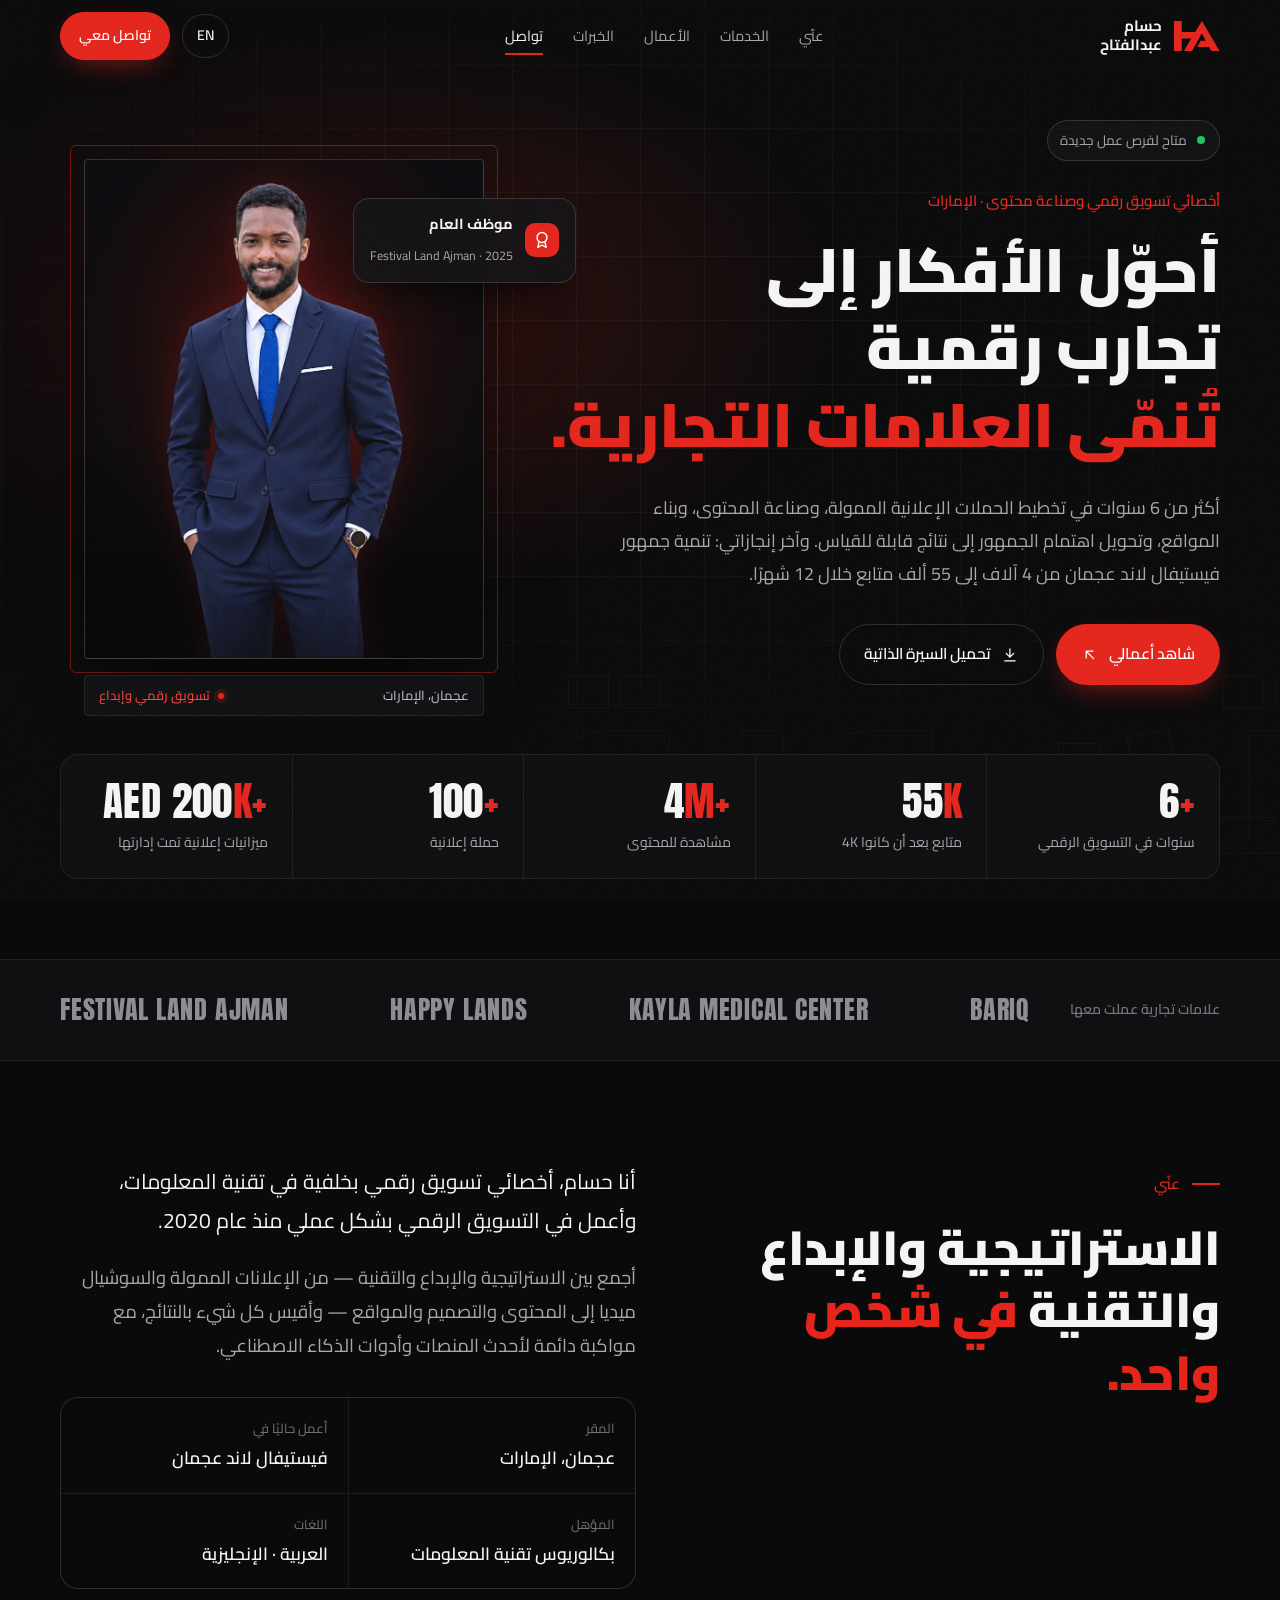
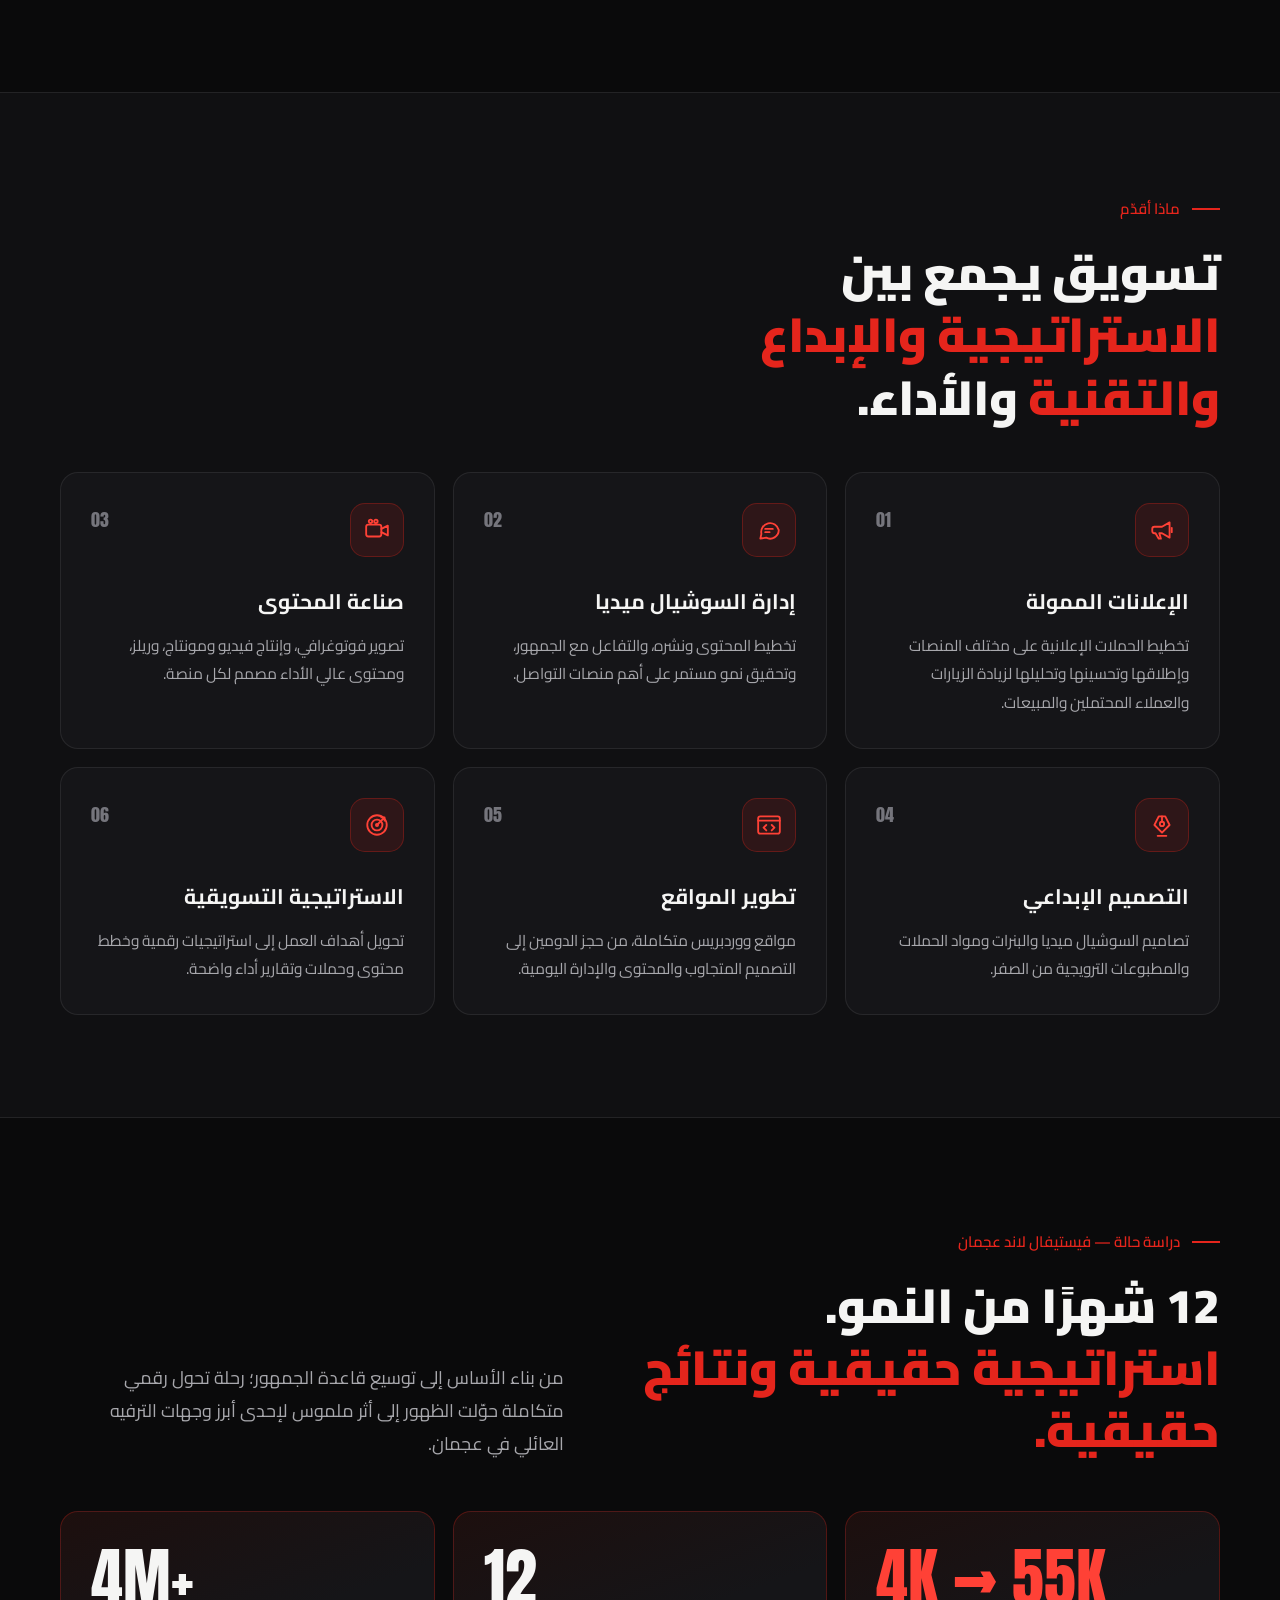
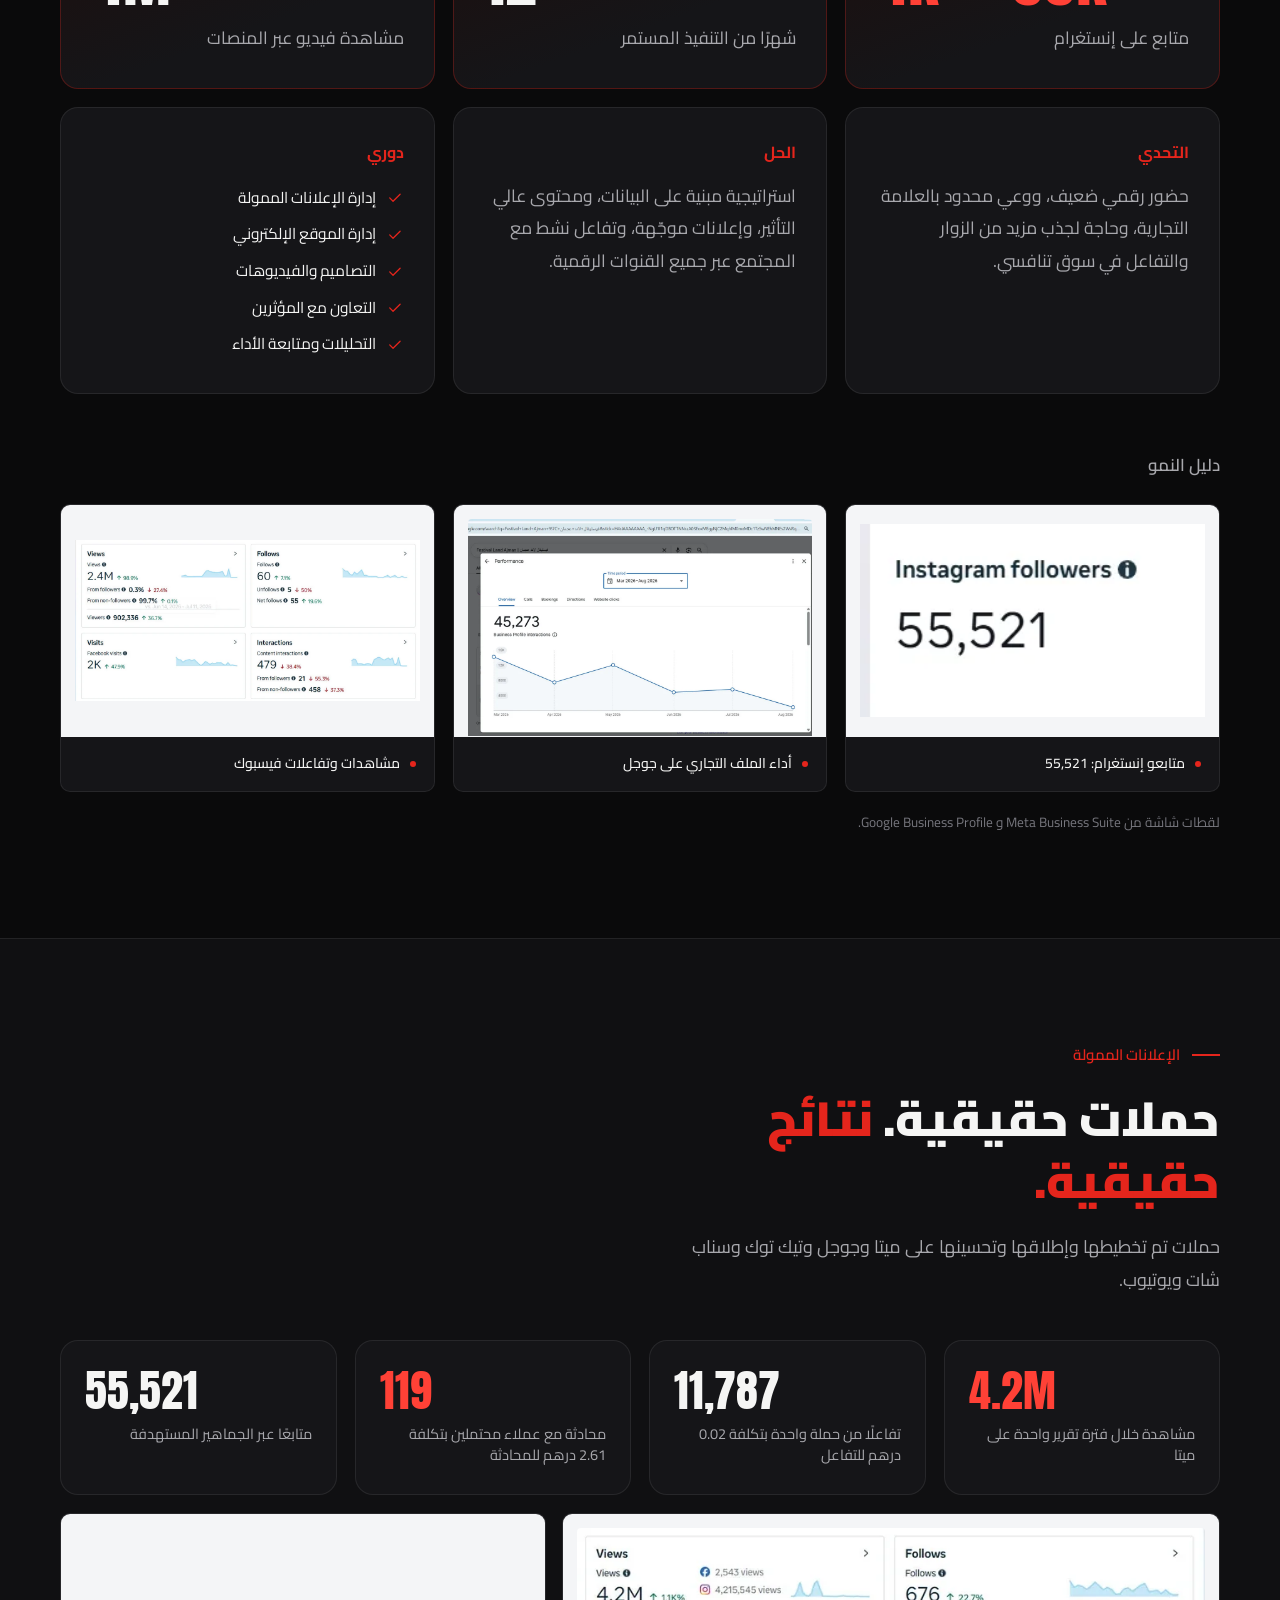
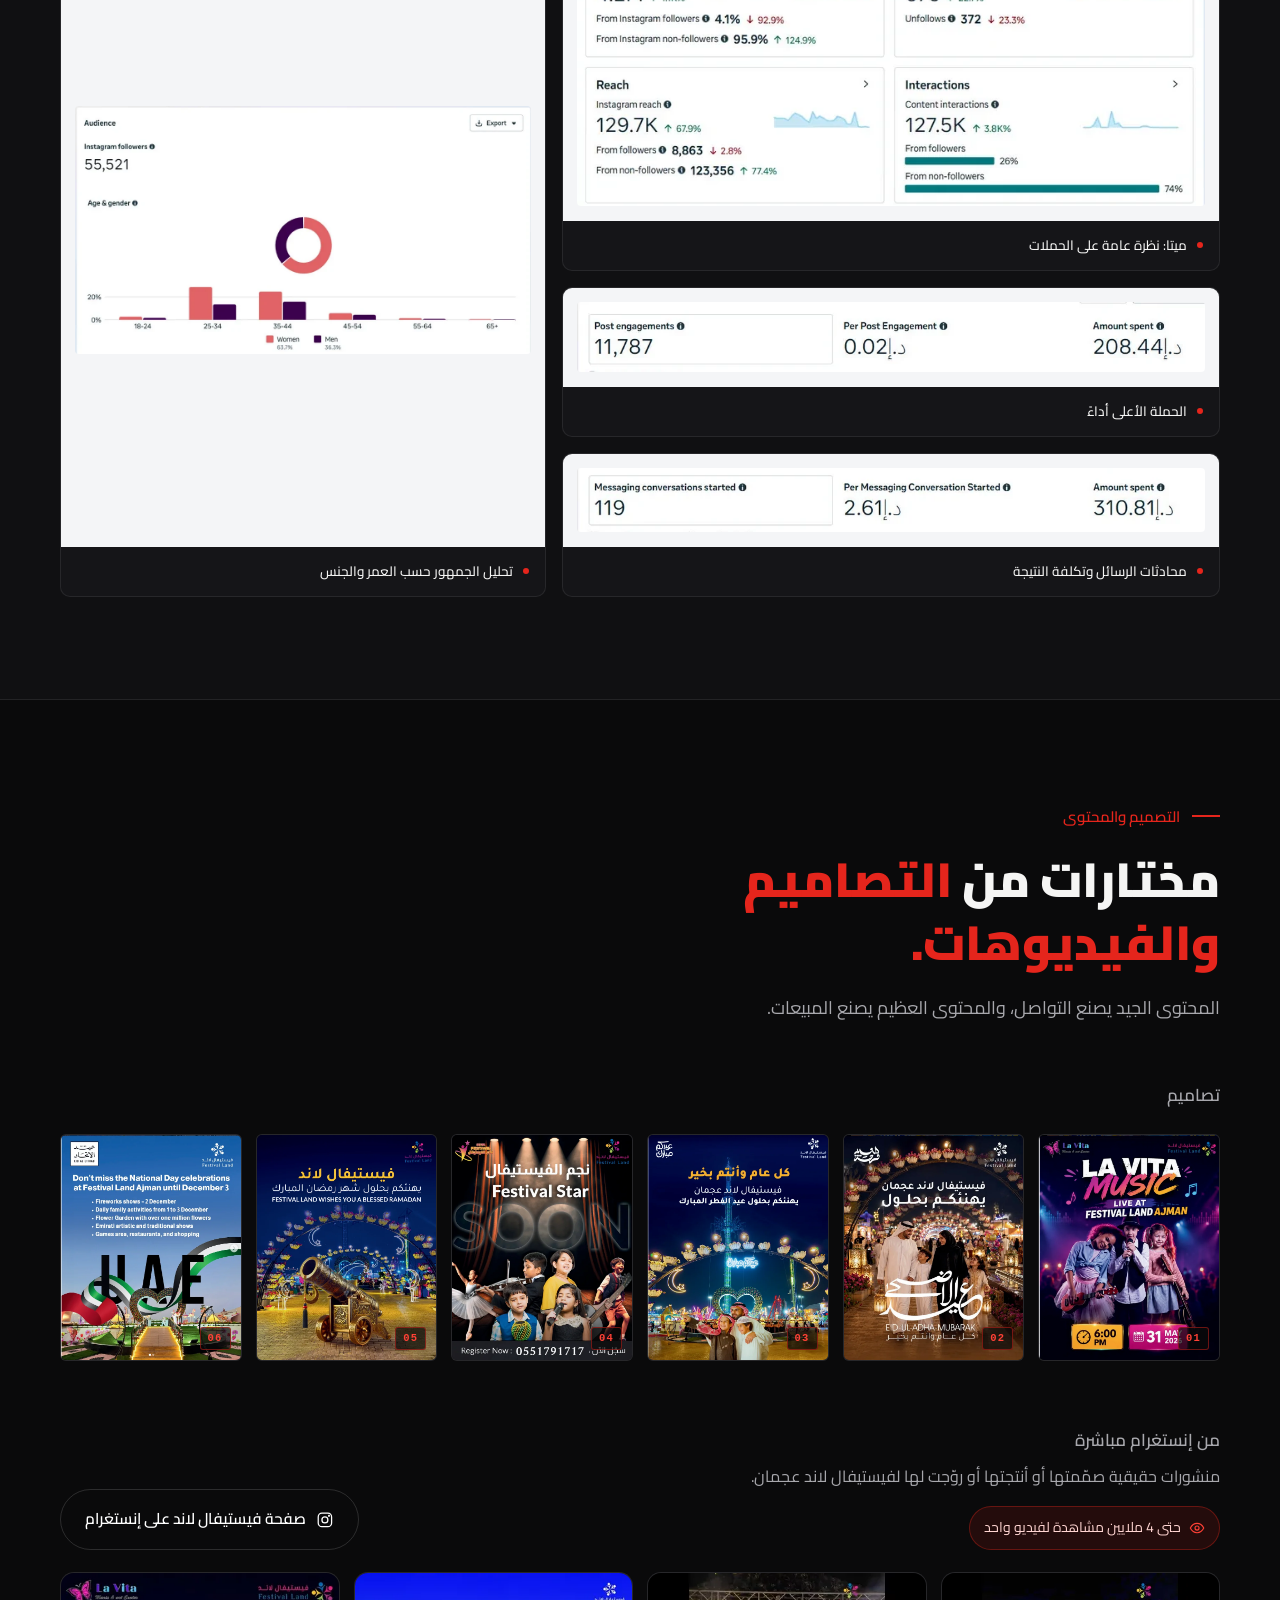
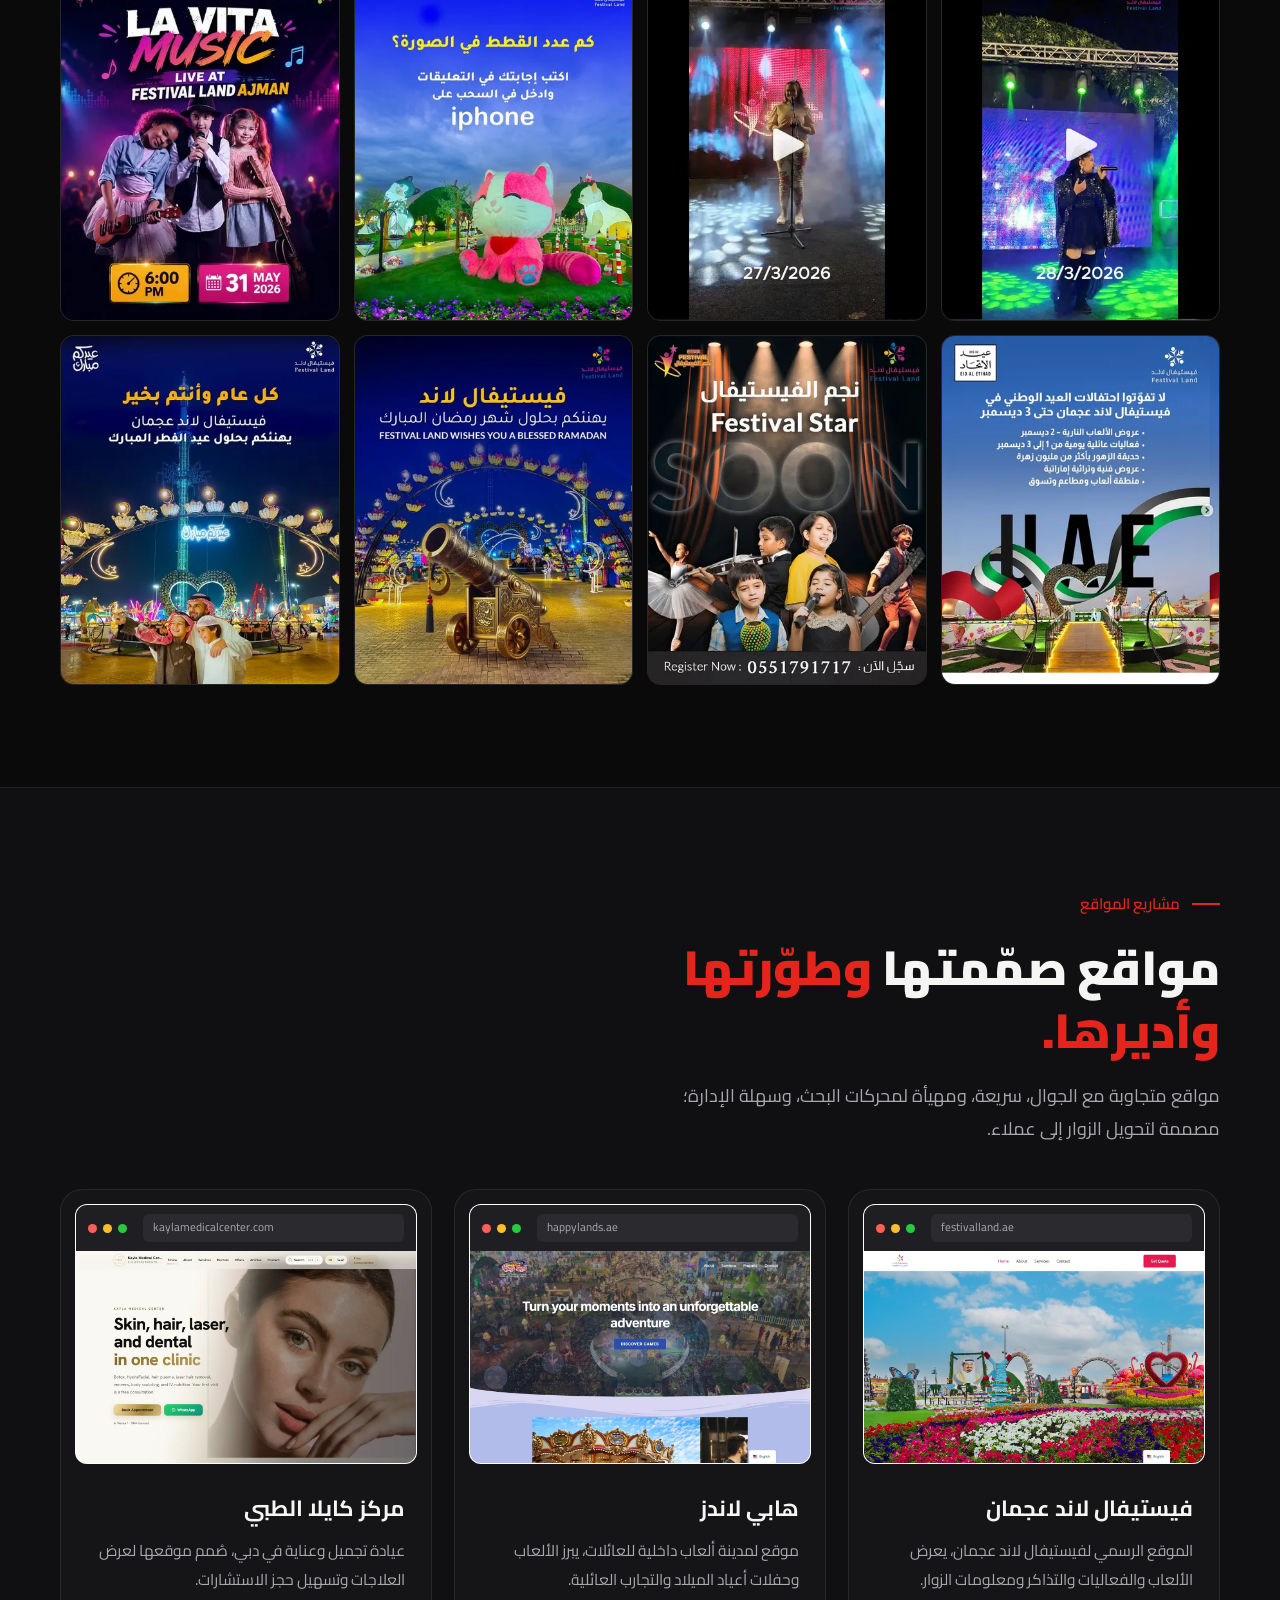
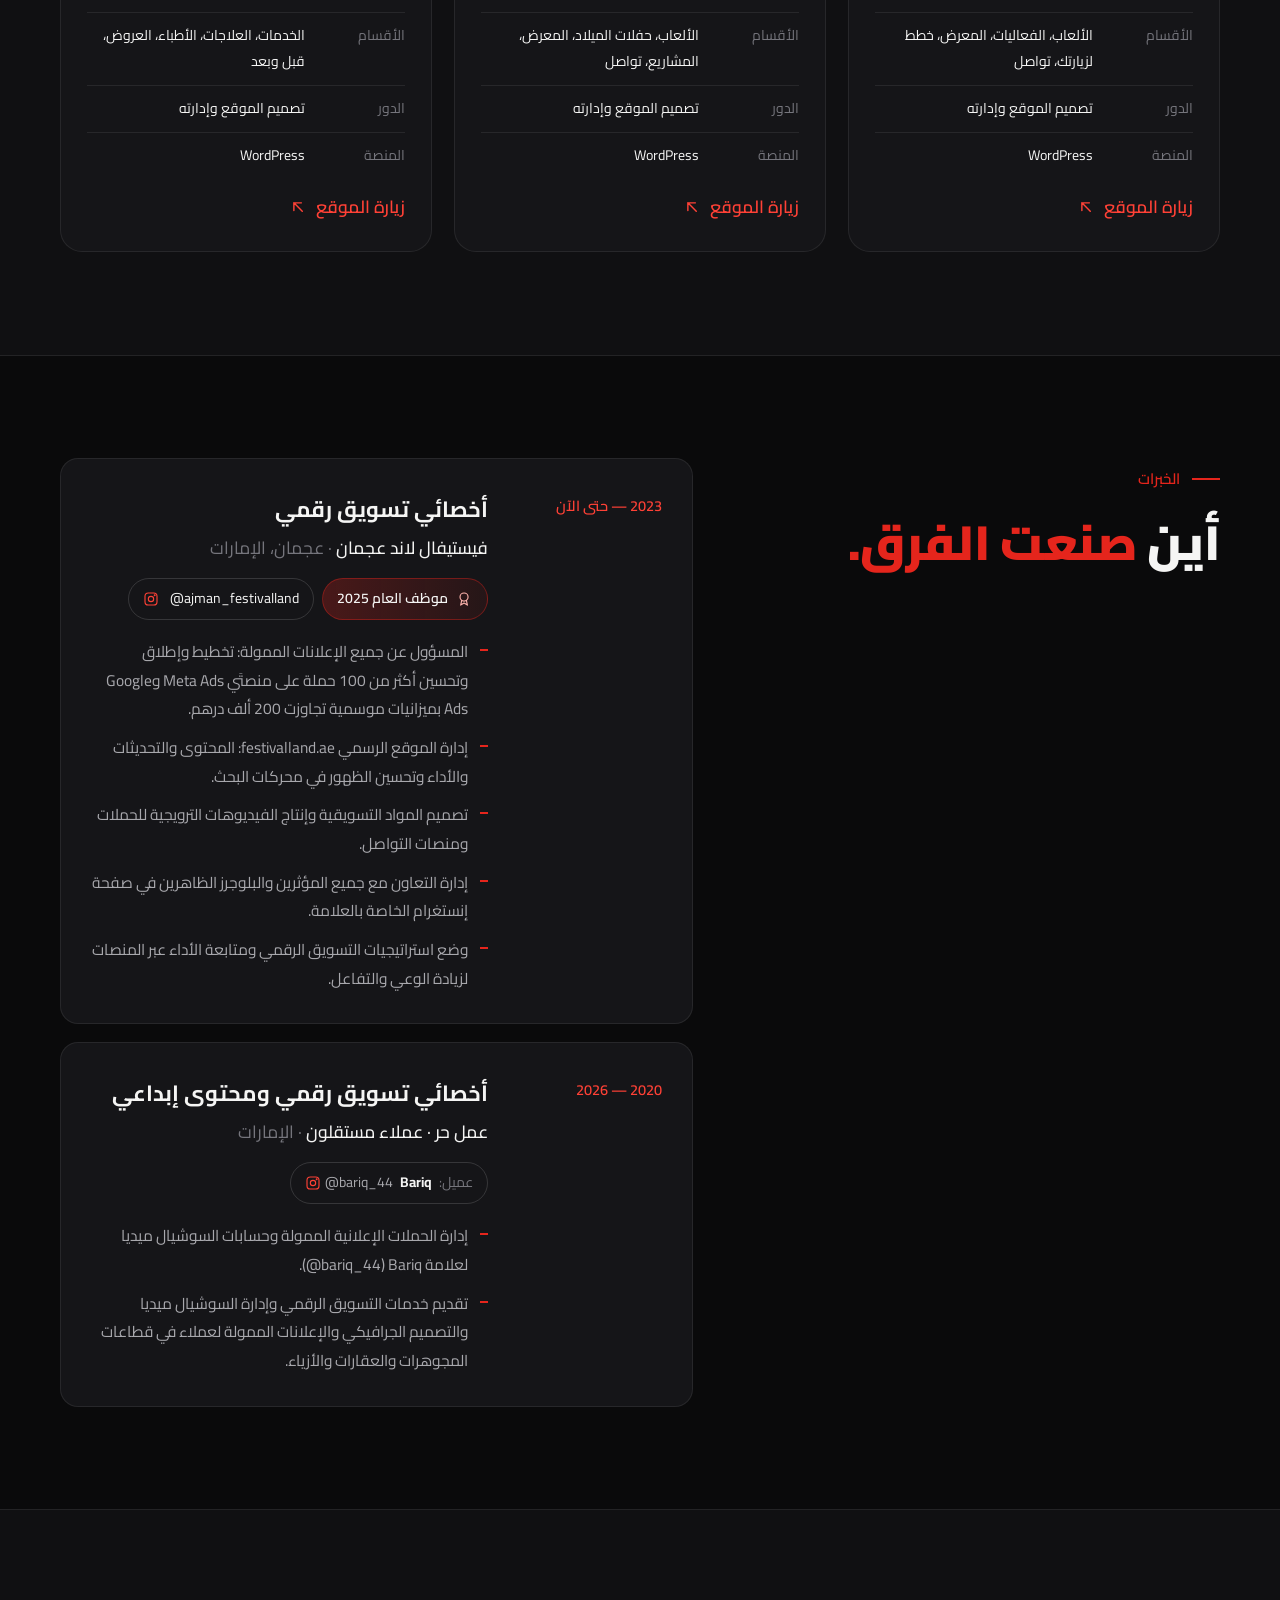
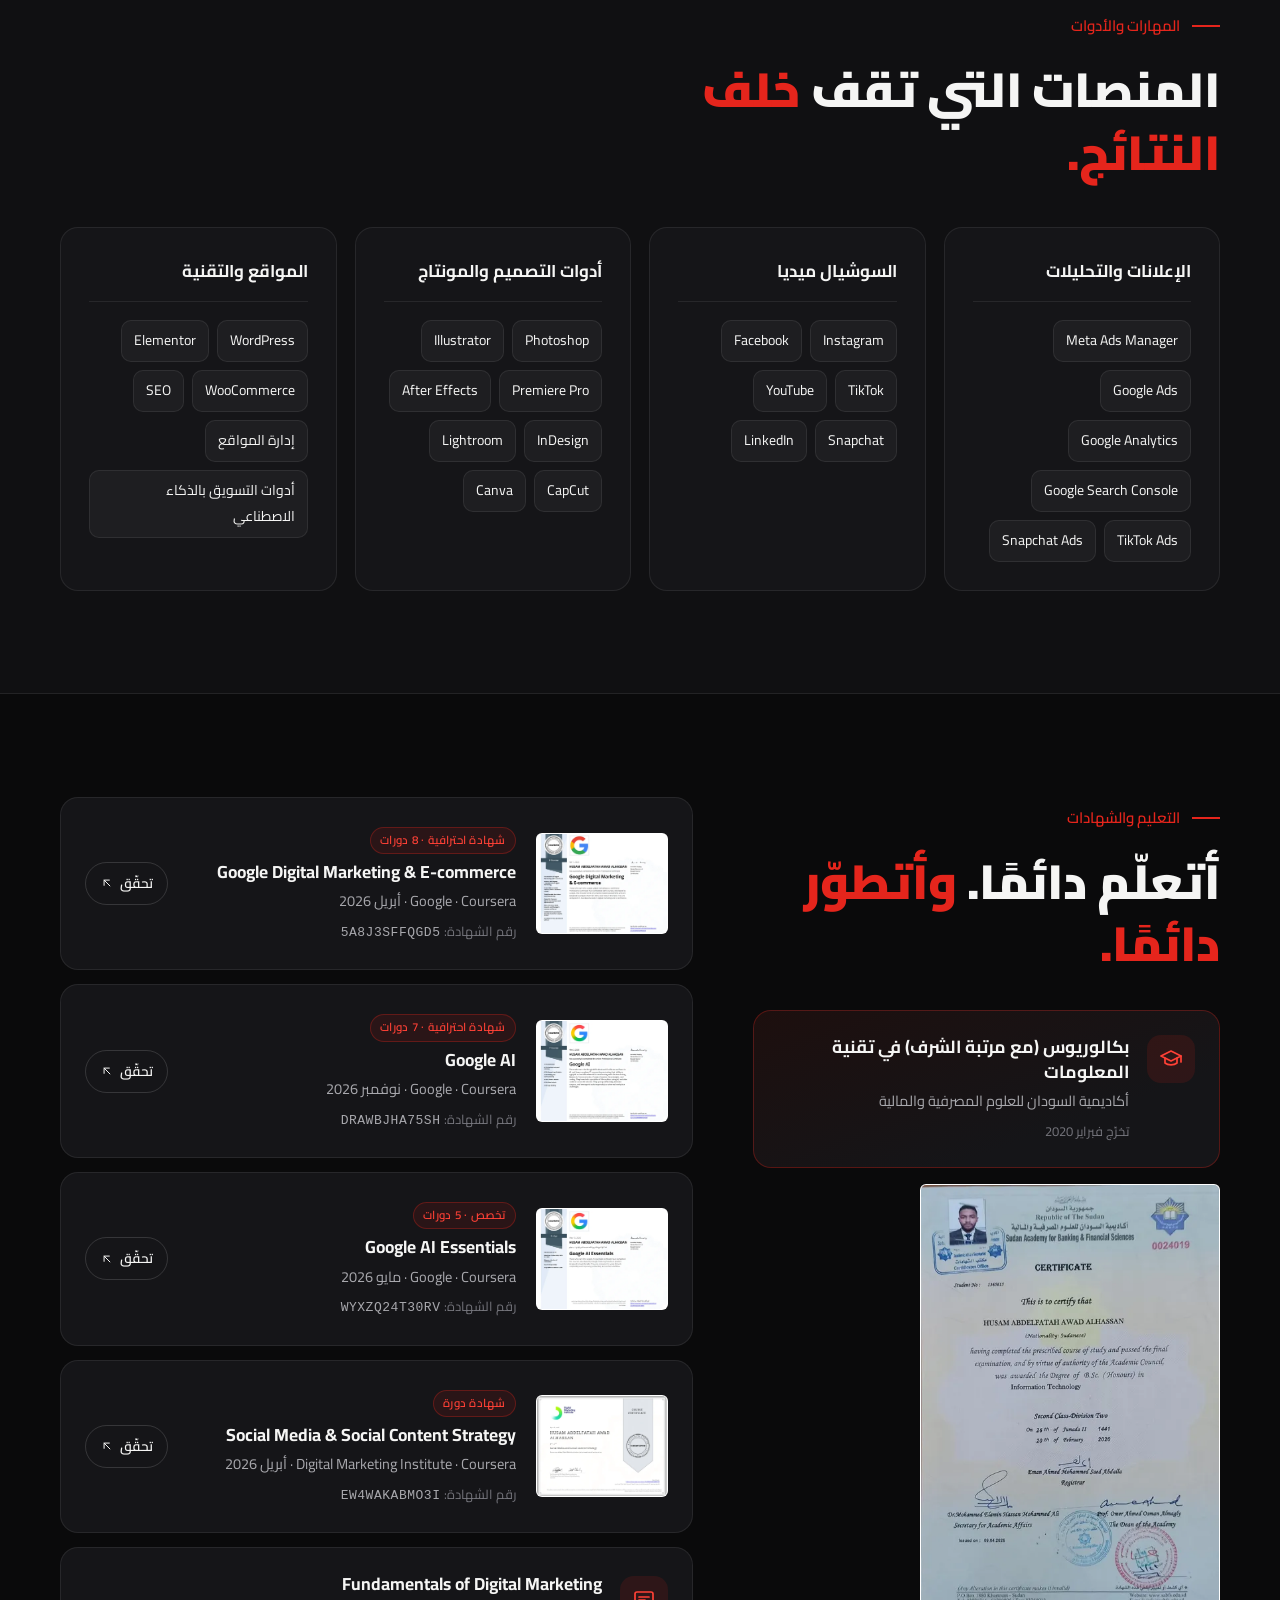
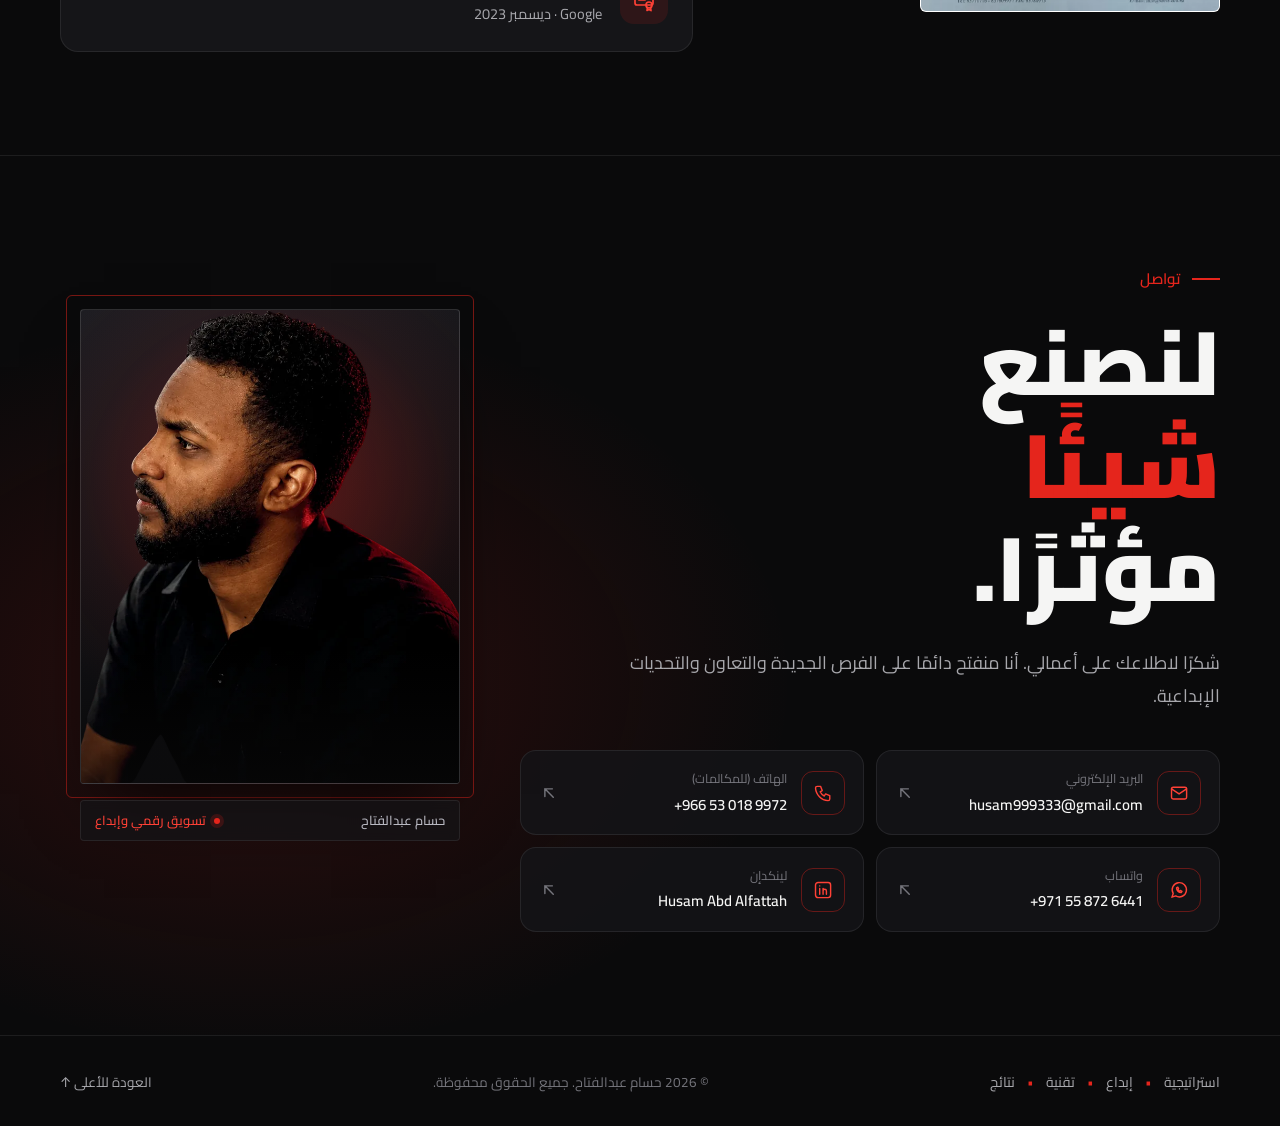
==== commit 3adcaa51: "Fix ProfilePage dateModified: full ISO 8601 datetime with timezone Co-Authored-By: Claude Opus 5.5 <" ====
--- a/ar/index.html
+++ b/ar/index.html
@@ -34,7 +34,7 @@
 <link rel="stylesheet" href="https://fonts.googleapis.com/css2?family=Anton&family=Cairo:wght@400;500;600;700;800;900&family=Inter:wght@400;500;600&display=swap">
 <link rel="preload" as="image" href="/assets/img/husam-suit.webp" fetchpriority="high">
 <link rel="stylesheet" href="/assets/css/style.css?v=1fb3585b">
-<script type="application/ld+json">[{"@context":"https://schema.org","@type":"Person","@id":"https://husam999333-spec.github.io/#person","name":"Husam Abd Alfattah","alternateName":["Husam Abdelfatah","Husam Awad","Husam Abdelfatah Awad Alhassan","حسام عوض","حسام عبدالفتاح عوض"],"jobTitle":"أخصائي تسويق رقمي وصناعة محتوى","description":"حسام عبدالفتاح، أخصائي تسويق رقمي وصناعة محتوى في الإمارات بخبرة تزيد عن 6 سنوات في الإعلانات الممولة وإدارة السوشيال ميديا والتصميم ومواقع ووردبريس. نمّى جمهور فيستيفال لاند عجمان من 4 آلاف إلى 55 ألف متابع.","url":"https://husam999333-spec.github.io/ar/","image":"https://husam999333-spec.github.io/assets/img/husam-suit.webp","email":"mailto:husam999333@gmail.com","telephone":"+966530189972","address":{"@type":"PostalAddress","addressLocality":"Ajman","addressCountry":"AE"},"worksFor":{"@type":"Organization","name":"Festival Land Ajman","url":"https://festivalland.ae/"},"alumniOf":{"@type":"CollegeOrUniversity","name":"Sudan Academy for Banking & Financial Sciences"},"award":"Employee of the Year 2025 — Festival Land Ajman","knowsAbout":["التسويق الرقمي","الإعلانات الممولة","Meta Ads","Google Ads","إدارة السوشيال ميديا","صناعة المحتوى","التصميم الجرافيكي","المونتاج","WordPress","SEO"],"knowsLanguage":["ar","en"],"sameAs":["https://www.linkedin.com/in/husam-abd-alfattah-a73365259/"],"hasCredential":[{"@type":"EducationalOccupationalCredential","name":"Google Digital Marketing & E-commerce","credentialCategory":"certificate","url":"https://coursera.org/verify/professional-cert/5A8J3SFFQGD5","recognizedBy":{"@type":"Organization","name":"Google"}},{"@type":"EducationalOccupationalCredential","name":"Google AI","credentialCategory":"certificate","url":"https://coursera.org/verify/professional-cert/DRAWBJHA75SH","recognizedBy":{"@type":"Organization","name":"Google"}},{"@type":"EducationalOccupationalCredential","name":"Google AI Essentials","credentialCategory":"certificate","url":"https://coursera.org/verify/specialization/WYXZQ24T30RV","recognizedBy":{"@type":"Organization","name":"Google"}},{"@type":"EducationalOccupationalCredential","name":"Social Media & Social Content Strategy","credentialCategory":"certificate","url":"https://coursera.org/verify/EW4WAKABMO3I","recognizedBy":{"@type":"Organization","name":"Digital Marketing Institute"}}]},{"@context":"https://schema.org","@type":"ProfilePage","url":"https://husam999333-spec.github.io/ar/","name":"حسام عبدالفتاح | أخصائي تسويق رقمي وصناعة محتوى في الإمارات","inLanguage":"ar","dateModified":"2026-11-12","mainEntity":{"@id":"https://husam999333-spec.github.io/#person"}}]</script>
+<script type="application/ld+json">[{"@context":"https://schema.org","@type":"Person","@id":"https://husam999333-spec.github.io/#person","name":"Husam Abd Alfattah","alternateName":["Husam Abdelfatah","Husam Awad","Husam Abdelfatah Awad Alhassan","حسام عوض","حسام عبدالفتاح عوض"],"jobTitle":"أخصائي تسويق رقمي وصناعة محتوى","description":"حسام عبدالفتاح، أخصائي تسويق رقمي وصناعة محتوى في الإمارات بخبرة تزيد عن 6 سنوات في الإعلانات الممولة وإدارة السوشيال ميديا والتصميم ومواقع ووردبريس. نمّى جمهور فيستيفال لاند عجمان من 4 آلاف إلى 55 ألف متابع.","url":"https://husam999333-spec.github.io/ar/","image":"https://husam999333-spec.github.io/assets/img/husam-suit.webp","email":"mailto:husam999333@gmail.com","telephone":"+966530189972","address":{"@type":"PostalAddress","addressLocality":"Ajman","addressCountry":"AE"},"worksFor":{"@type":"Organization","name":"Festival Land Ajman","url":"https://festivalland.ae/"},"alumniOf":{"@type":"CollegeOrUniversity","name":"Sudan Academy for Banking & Financial Sciences"},"award":"Employee of the Year 2025 — Festival Land Ajman","knowsAbout":["التسويق الرقمي","الإعلانات الممولة","Meta Ads","Google Ads","إدارة السوشيال ميديا","صناعة المحتوى","التصميم الجرافيكي","المونتاج","WordPress","SEO"],"knowsLanguage":["ar","en"],"sameAs":["https://www.linkedin.com/in/husam-abd-alfattah-a73365259/"],"hasCredential":[{"@type":"EducationalOccupationalCredential","name":"Google Digital Marketing & E-commerce","credentialCategory":"certificate","url":"https://coursera.org/verify/professional-cert/5A8J3SFFQGD5","recognizedBy":{"@type":"Organization","name":"Google"}},{"@type":"EducationalOccupationalCredential","name":"Google AI","credentialCategory":"certificate","url":"https://coursera.org/verify/professional-cert/DRAWBJHA75SH","recognizedBy":{"@type":"Organization","name":"Google"}},{"@type":"EducationalOccupationalCredential","name":"Google AI Essentials","credentialCategory":"certificate","url":"https://coursera.org/verify/specialization/WYXZQ24T30RV","recognizedBy":{"@type":"Organization","name":"Google"}},{"@type":"EducationalOccupationalCredential","name":"Social Media & Social Content Strategy","credentialCategory":"certificate","url":"https://coursera.org/verify/EW4WAKABMO3I","recognizedBy":{"@type":"Organization","name":"Digital Marketing Institute"}}]},{"@context":"https://schema.org","@type":"ProfilePage","url":"https://husam999333-spec.github.io/ar/","name":"حسام عبدالفتاح | أخصائي تسويق رقمي وصناعة محتوى في الإمارات","inLanguage":"ar","dateModified":"2026-11-12T07:42:10.161Z","mainEntity":{"@id":"https://husam999333-spec.github.io/#person"}}]</script>
 </head>
 <body>
 <a class="skip" href="#main">تخطَّ إلى المحتوى</a>
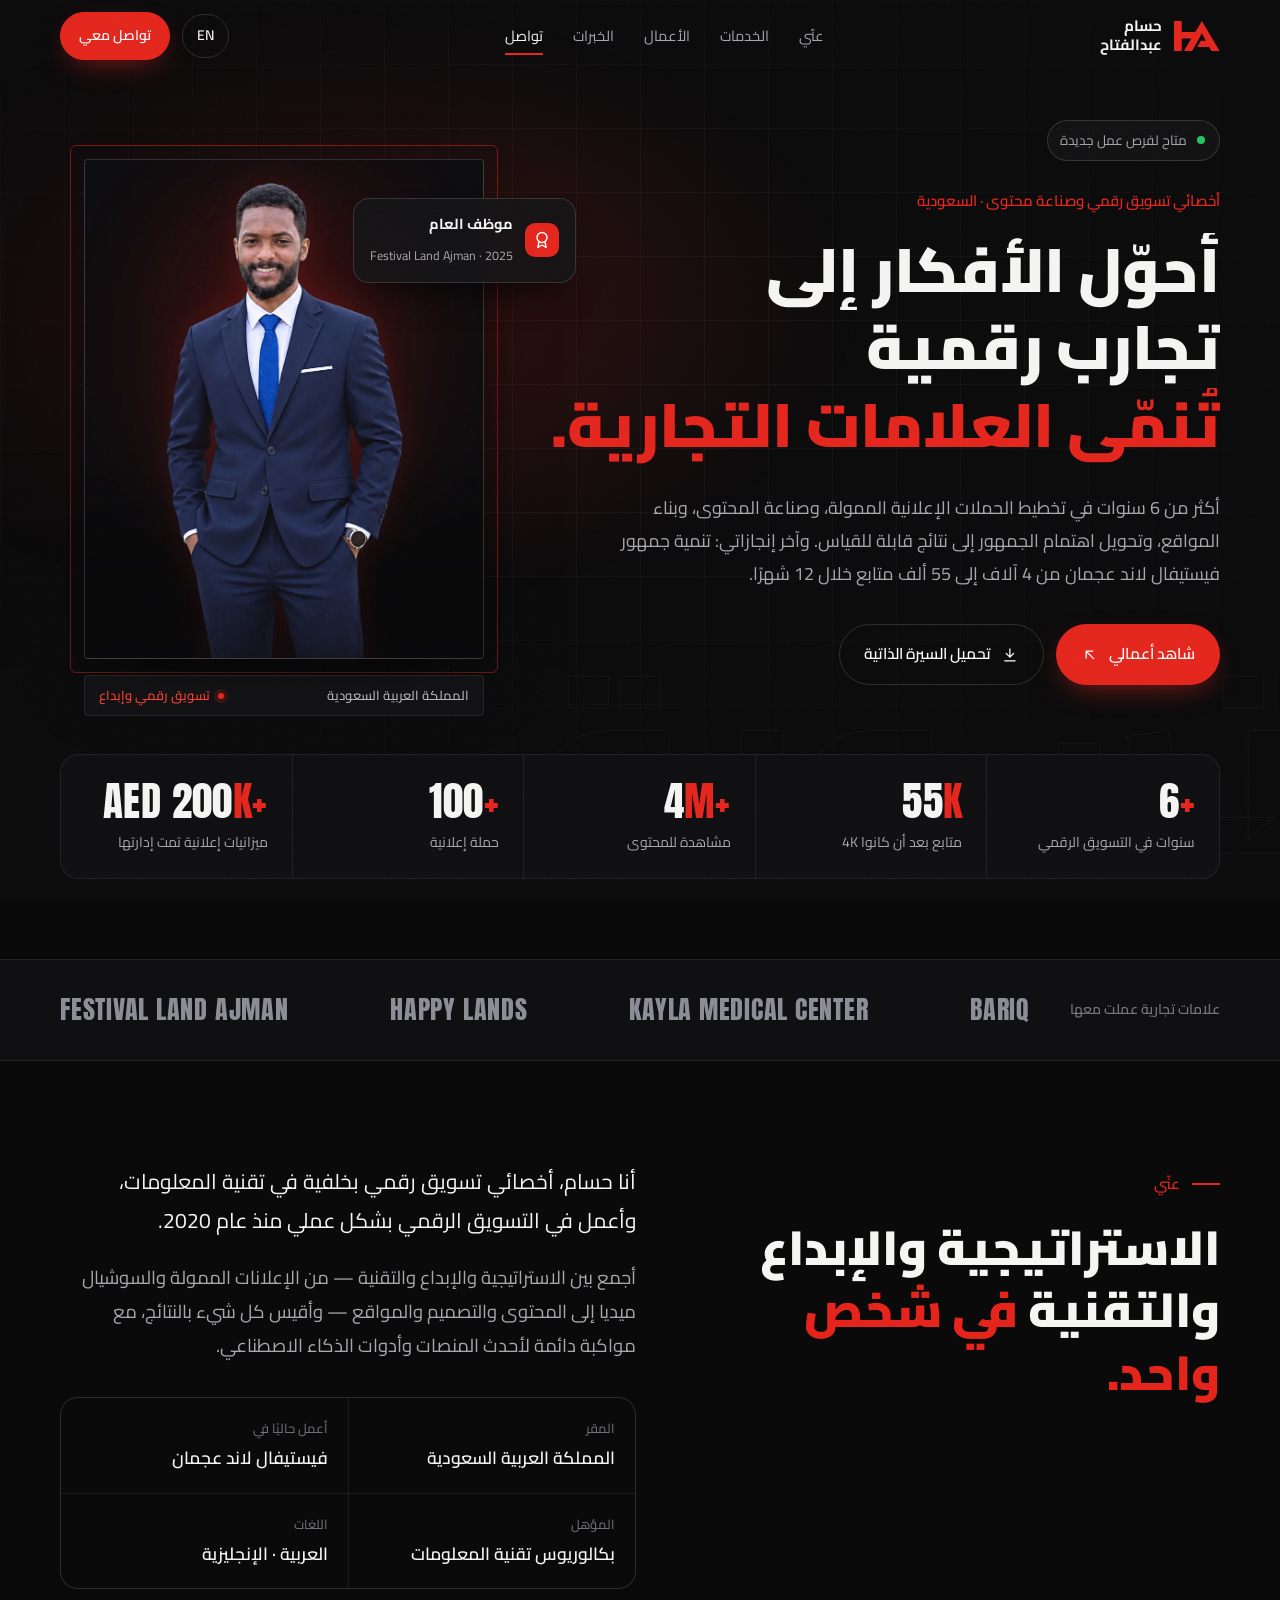
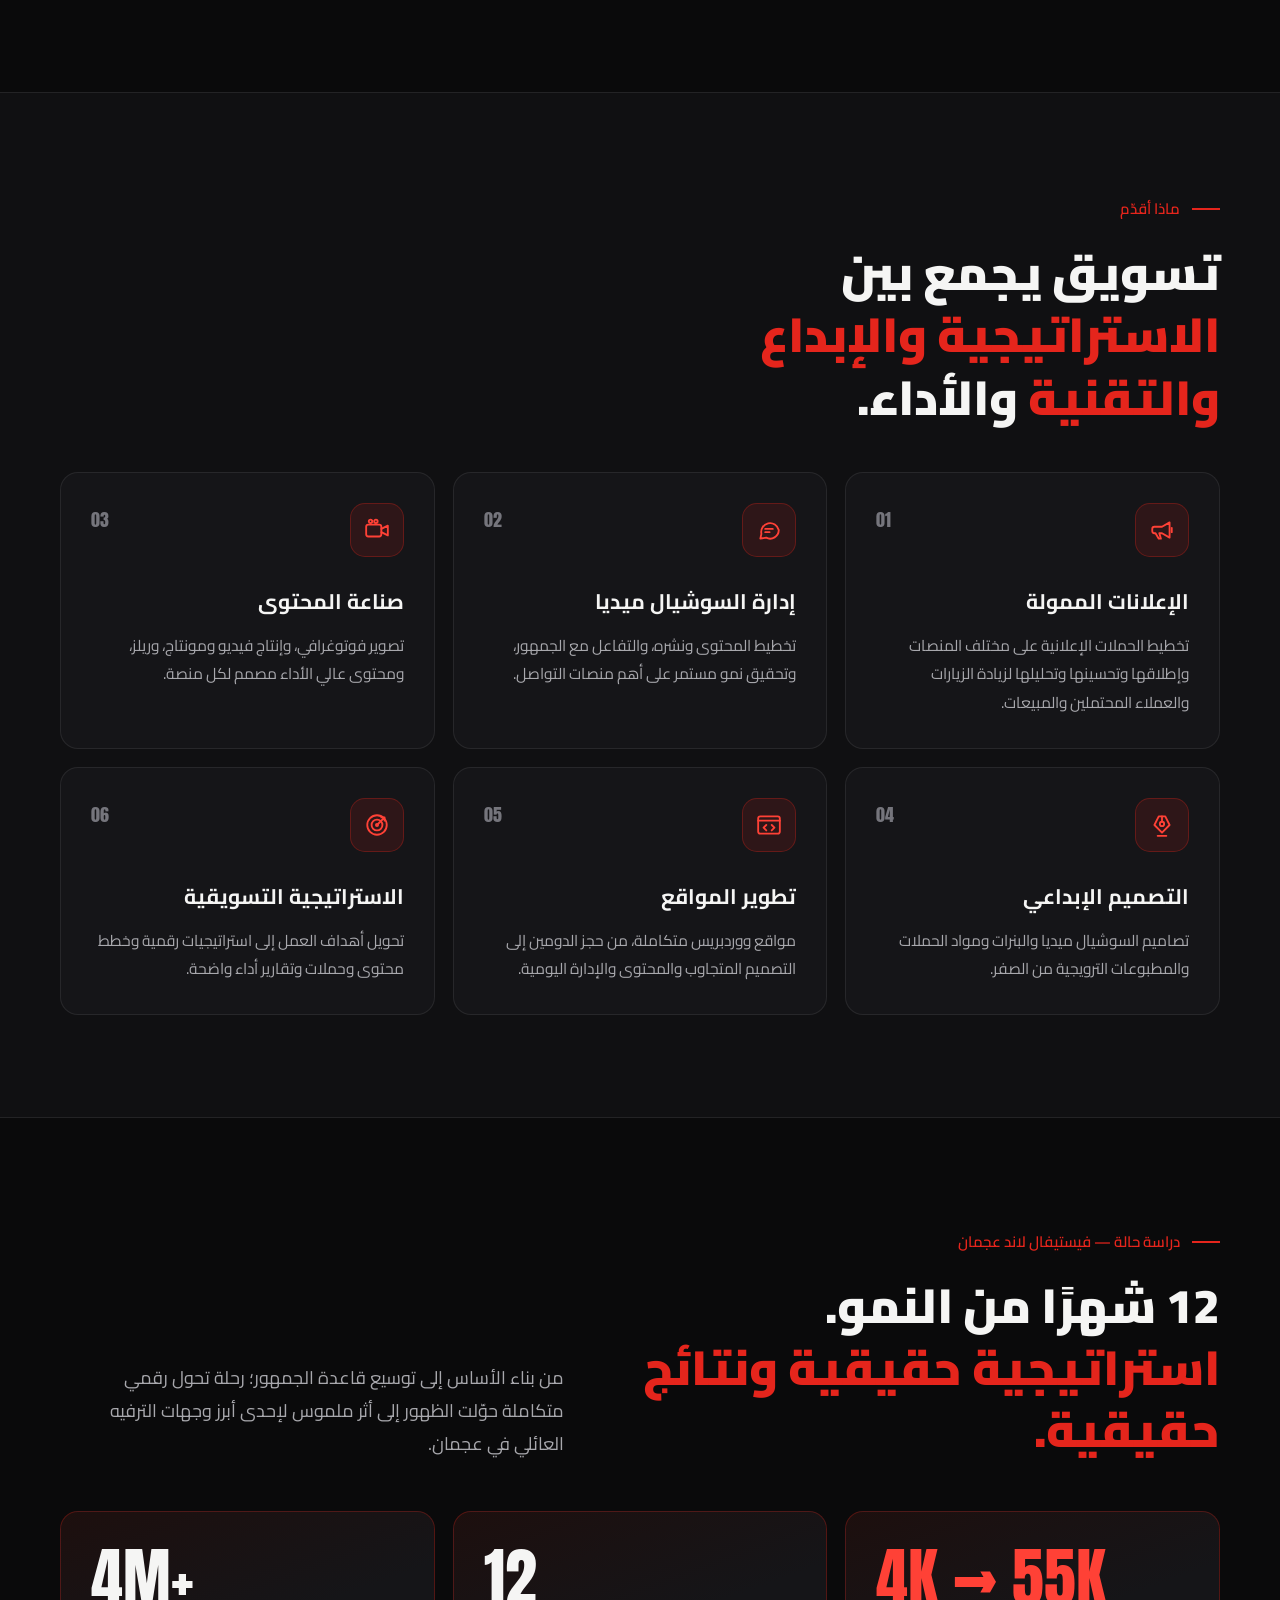
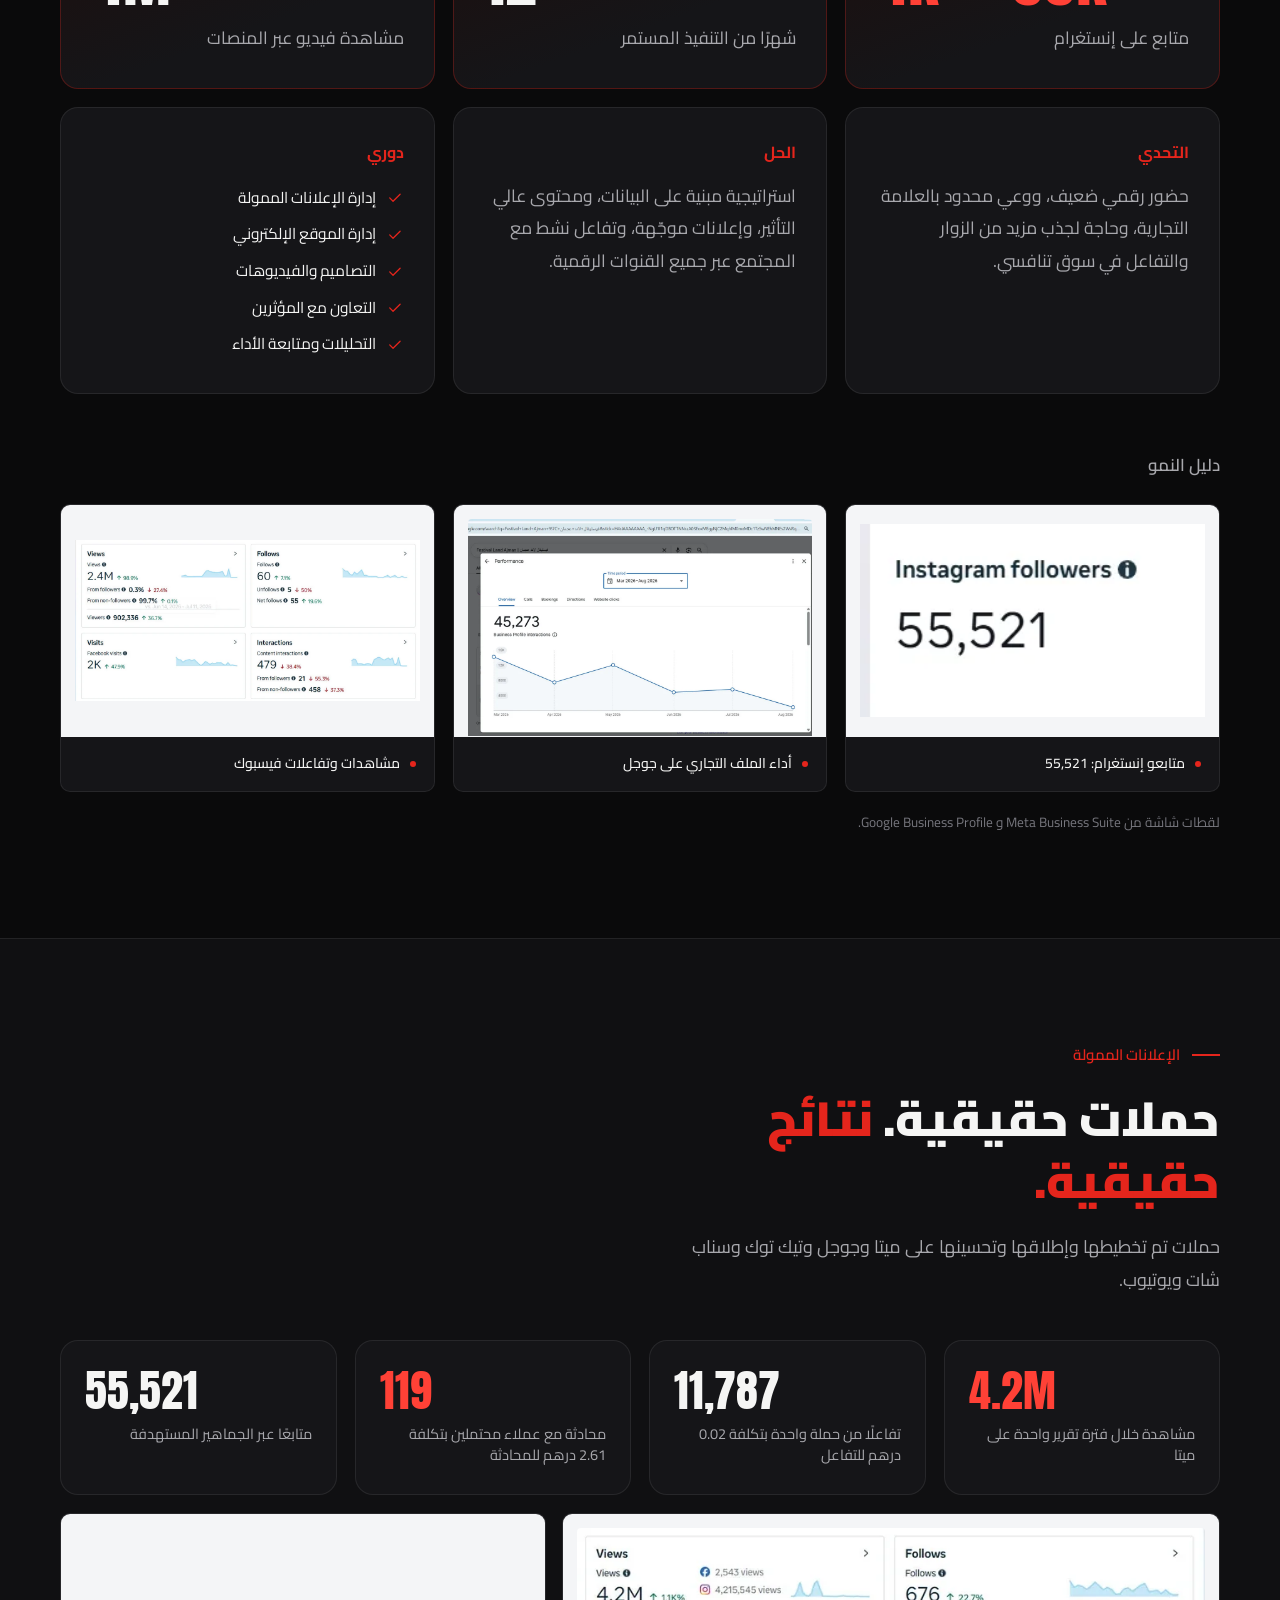
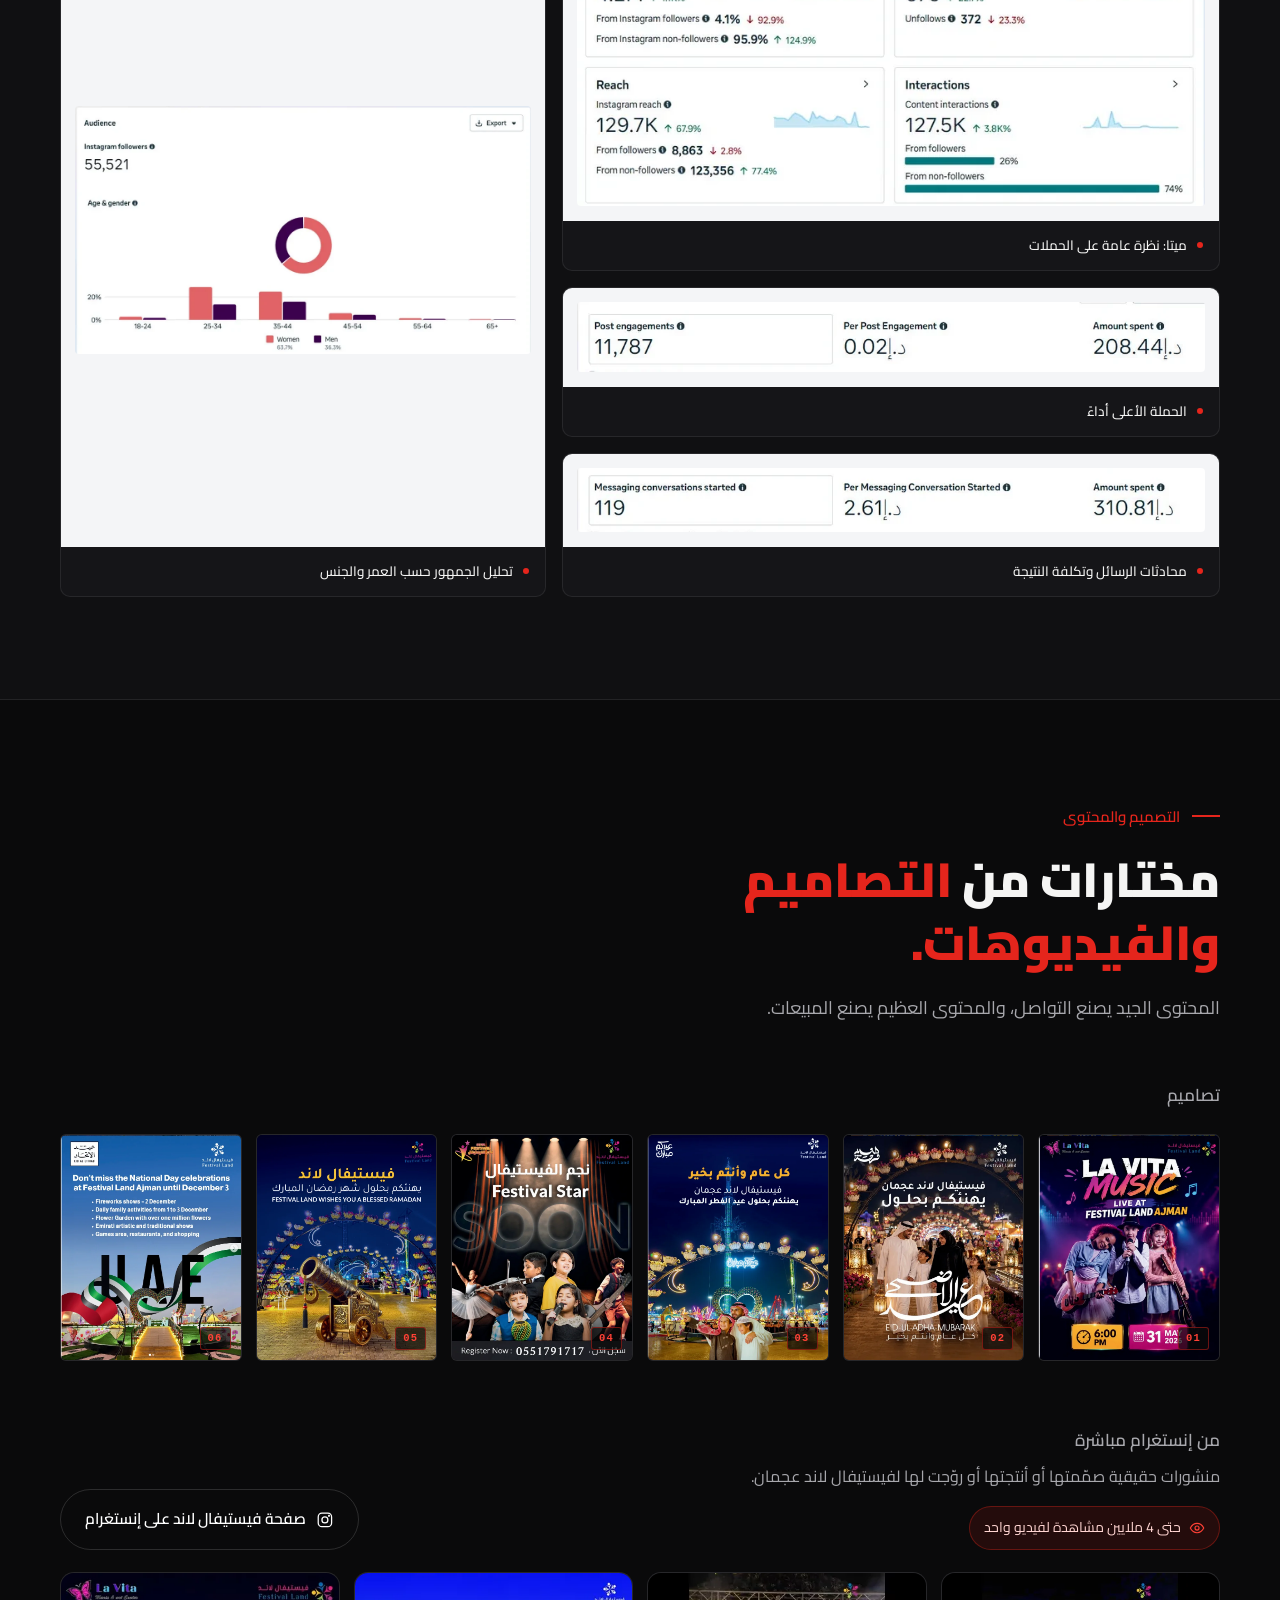
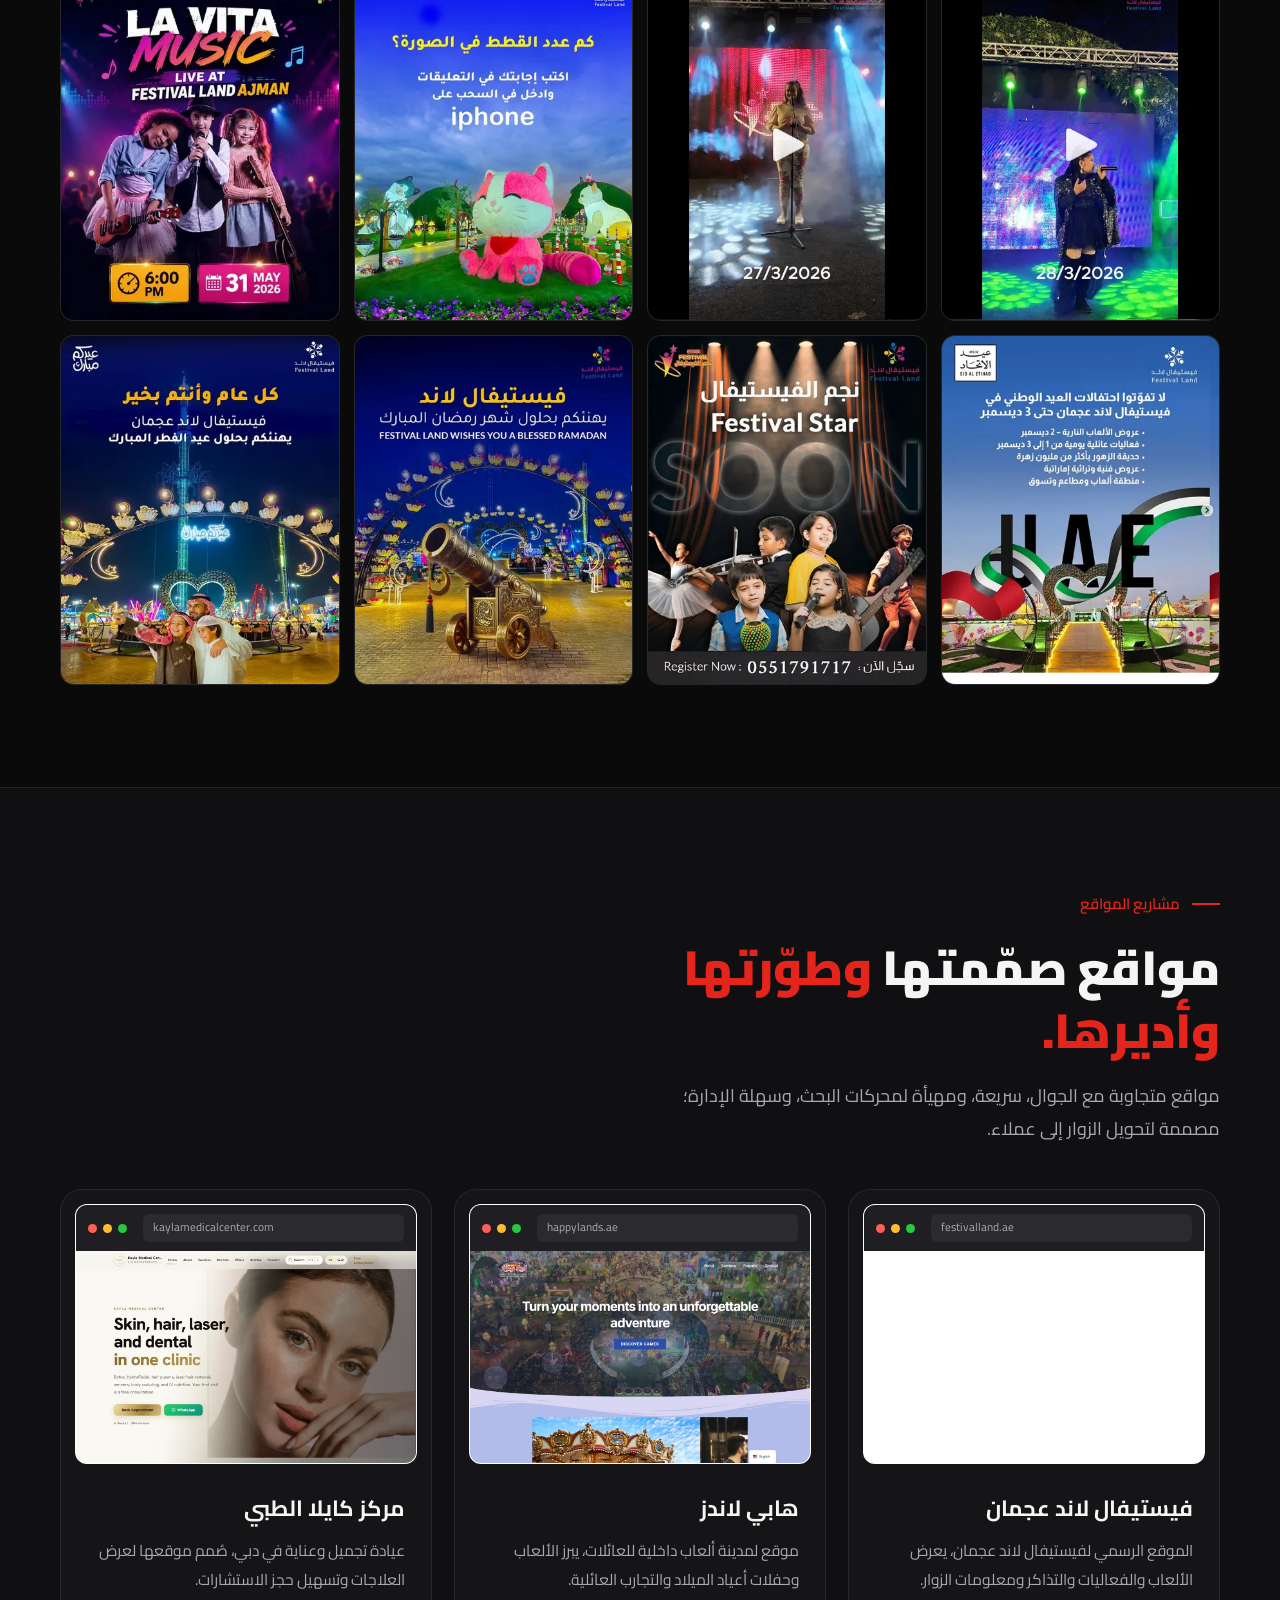
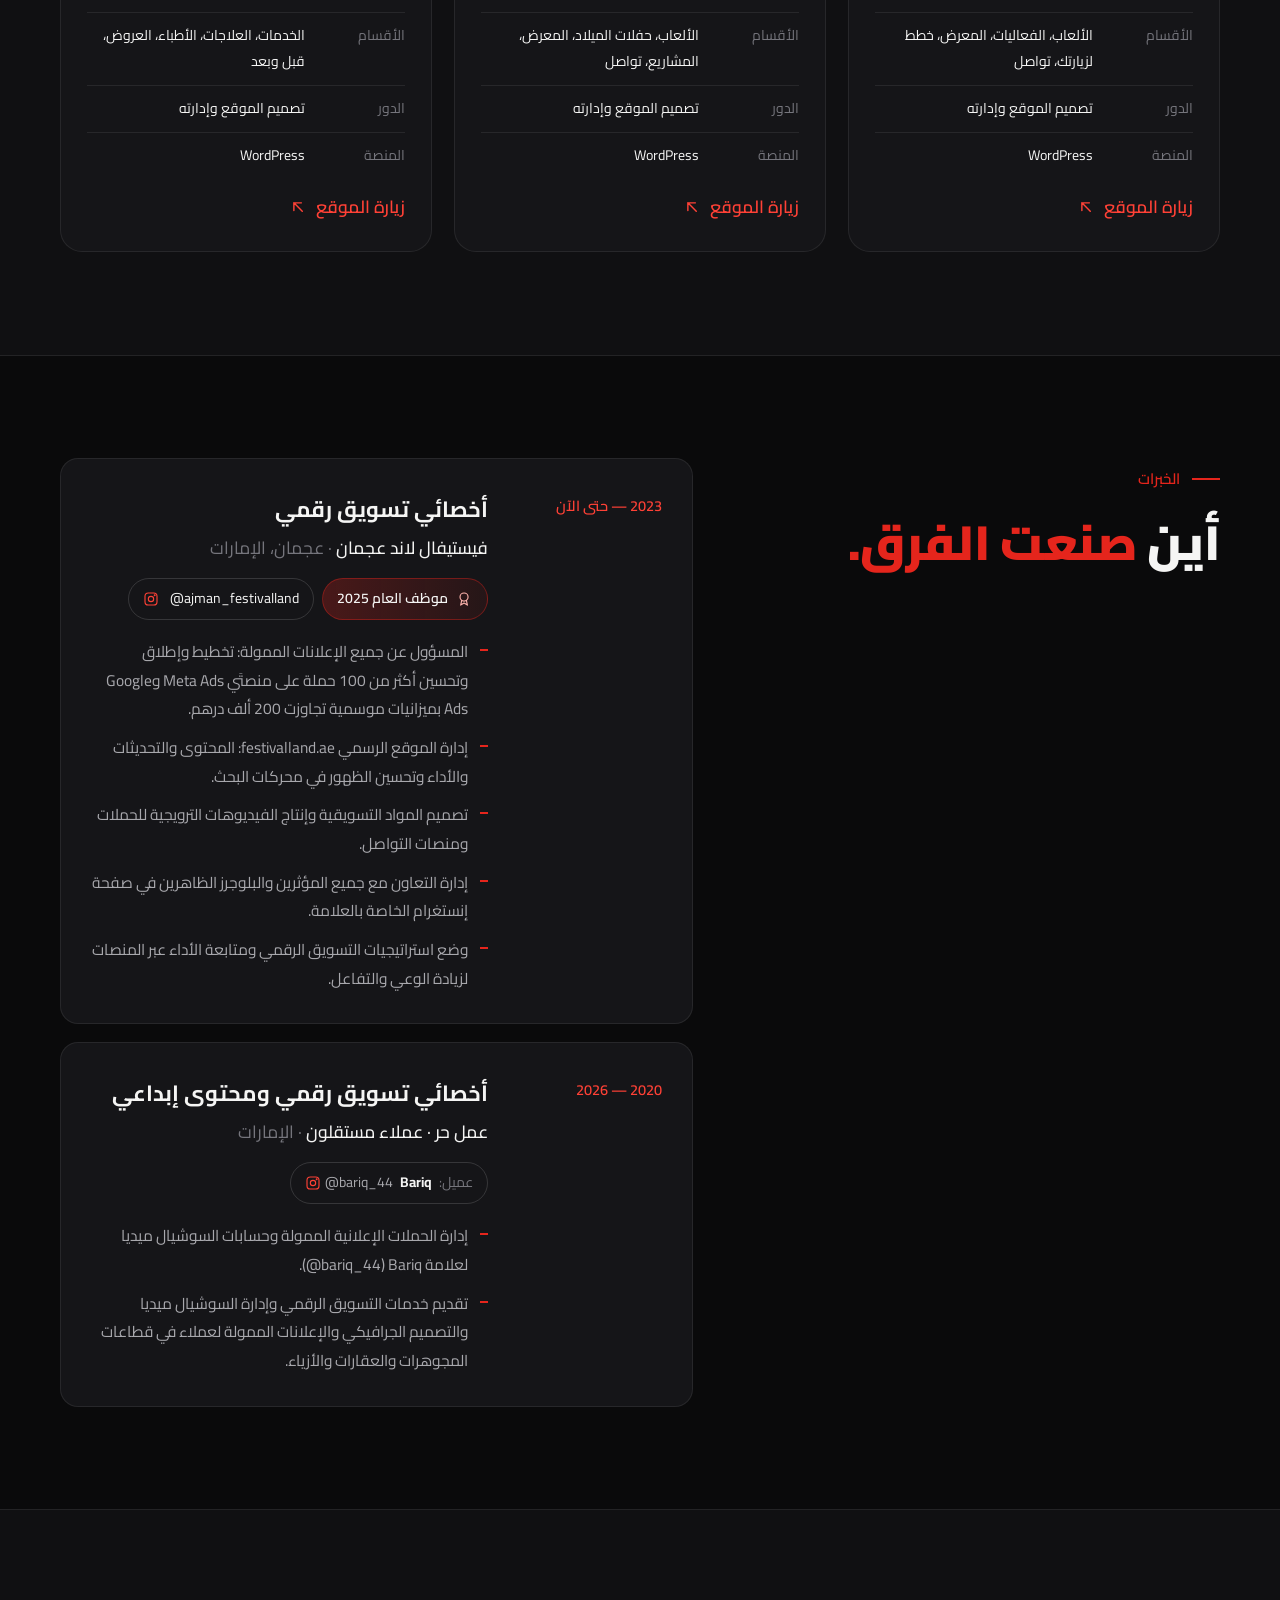
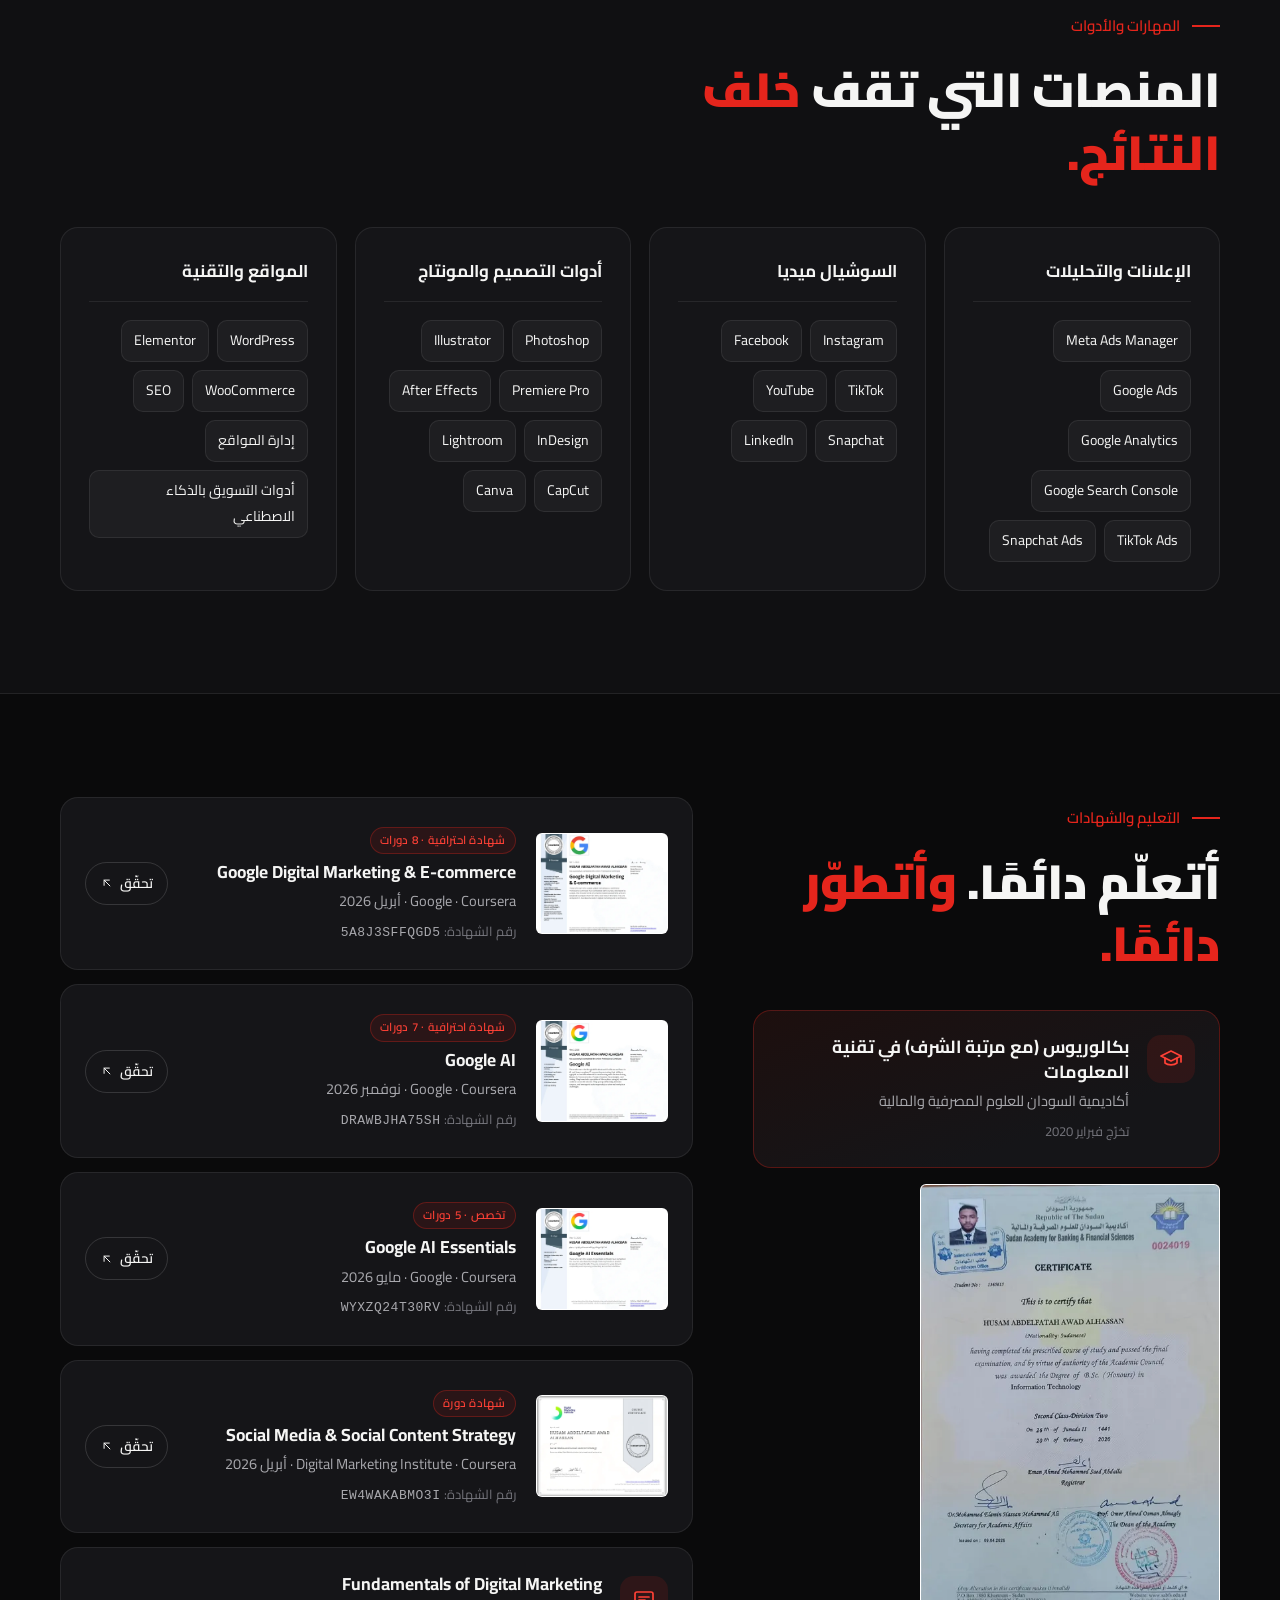
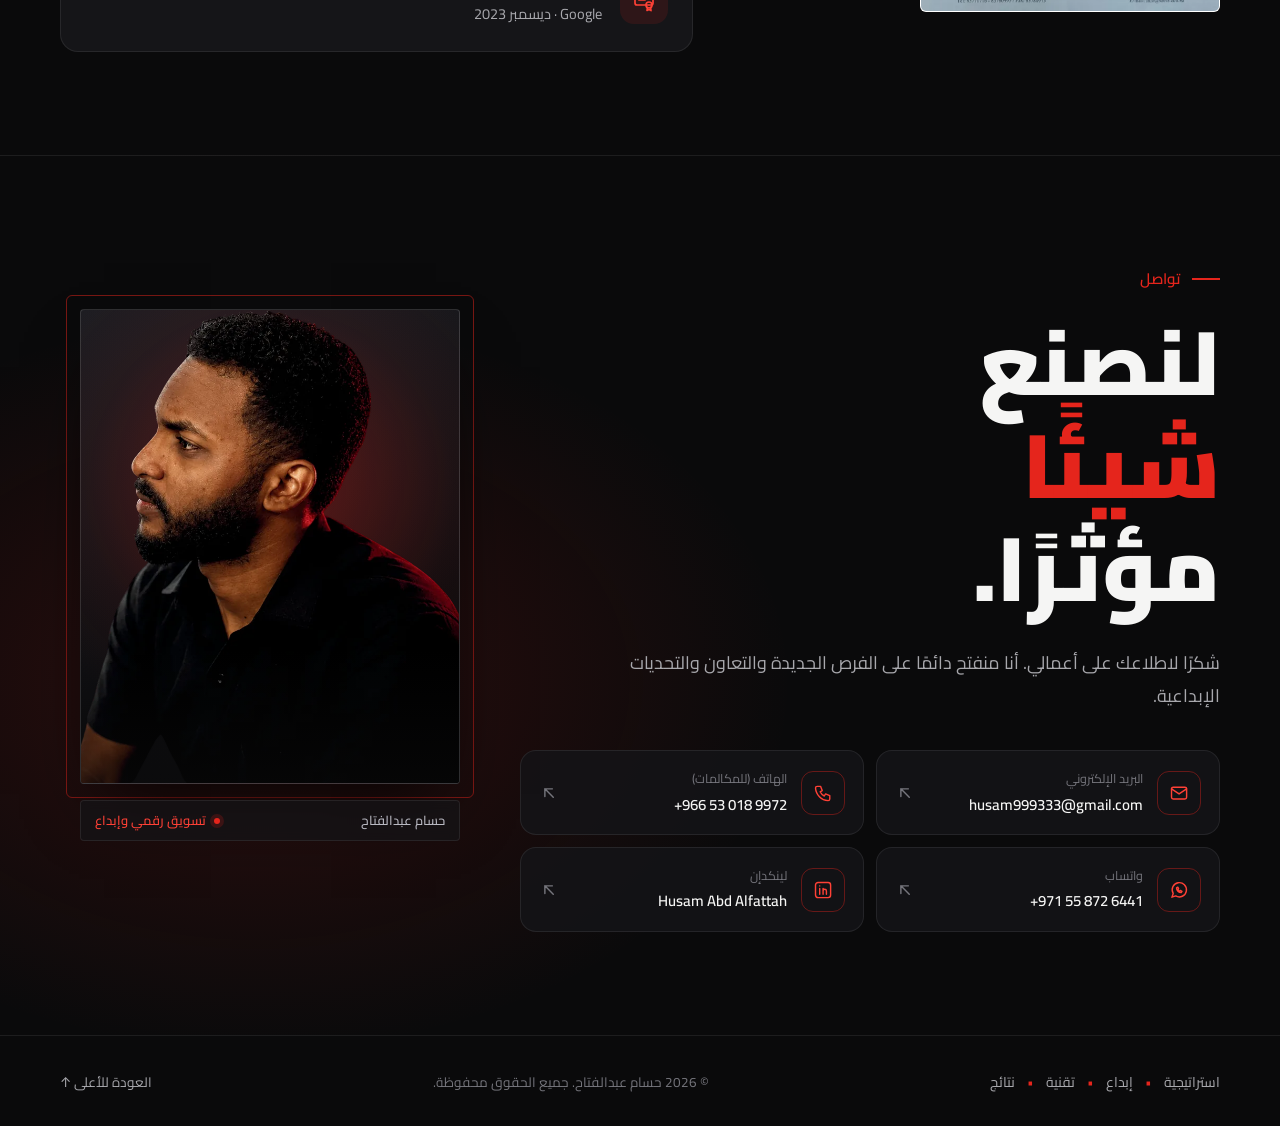
==== commit 826372a5: "Update current location to Saudi Arabia Co-Authored-By: Claude Opus 5.5 <noreply@anthropic.com>" ====
--- a/ar/index.html
+++ b/ar/index.html
@@ -3,8 +3,8 @@
 <head>
 <meta charset="utf-8">
 <meta name="viewport" content="width=device-width, initial-scale=1">
-<title>حسام عبدالفتاح | أخصائي تسويق رقمي وصناعة محتوى في الإمارات</title>
-<meta name="description" content="حسام عبدالفتاح، أخصائي تسويق رقمي وصناعة محتوى في الإمارات بخبرة تزيد عن 6 سنوات في الإعلانات الممولة وإدارة السوشيال ميديا والتصميم ومواقع ووردبريس. نمّى جمهور فيستيفال لاند عجمان من 4 آلاف إلى 55 ألف متابع.">
+<title>حسام عبدالفتاح | أخصائي تسويق رقمي وصناعة محتوى في السعودية</title>
+<meta name="description" content="حسام عبدالفتاح، أخصائي تسويق رقمي وصناعة محتوى مقيم في السعودية بخبرة تزيد عن 6 سنوات في الإعلانات الممولة وإدارة السوشيال ميديا والتصميم ومواقع ووردبريس. نمّى جمهور فيستيفال لاند عجمان من 4 آلاف إلى 55 ألف متابع.">
 <meta name="author" content="Husam Abd Alfattah">
 <meta name="robots" content="index, follow, max-image-preview:large">
 <meta name="theme-color" content="#0a0a0b">
@@ -14,19 +14,19 @@
 <link rel="alternate" hreflang="x-default" href="https://husam999333-spec.github.io/">
 <meta property="og:type" content="profile">
 <meta property="og:site_name" content="Husam Abd Alfattah">
-<meta property="og:title" content="حسام عبدالفتاح | أخصائي تسويق رقمي وصناعة محتوى في الإمارات">
-<meta property="og:description" content="حسام عبدالفتاح، أخصائي تسويق رقمي وصناعة محتوى في الإمارات بخبرة تزيد عن 6 سنوات في الإعلانات الممولة وإدارة السوشيال ميديا والتصميم ومواقع ووردبريس. نمّى جمهور فيستيفال لاند عجمان من 4 آلاف إلى 55 ألف متابع.">
+<meta property="og:title" content="حسام عبدالفتاح | أخصائي تسويق رقمي وصناعة محتوى في السعودية">
+<meta property="og:description" content="حسام عبدالفتاح، أخصائي تسويق رقمي وصناعة محتوى مقيم في السعودية بخبرة تزيد عن 6 سنوات في الإعلانات الممولة وإدارة السوشيال ميديا والتصميم ومواقع ووردبريس. نمّى جمهور فيستيفال لاند عجمان من 4 آلاف إلى 55 ألف متابع.">
 <meta property="og:url" content="https://husam999333-spec.github.io/ar/">
-<meta property="og:image" content="https://husam999333-spec.github.io/assets/og-ar.jpg?v=3">
+<meta property="og:image" content="https://husam999333-spec.github.io/assets/og-ar.jpg?v=4">
 <meta property="og:image:width" content="1200">
 <meta property="og:image:height" content="630">
-<meta property="og:locale" content="ar_AE">
+<meta property="og:locale" content="ar_SA">
 <meta property="profile:first_name" content="Husam">
 <meta property="profile:last_name" content="Abd Alfattah">
 <meta name="twitter:card" content="summary_large_image">
-<meta name="twitter:title" content="حسام عبدالفتاح | أخصائي تسويق رقمي وصناعة محتوى في الإمارات">
-<meta name="twitter:description" content="حسام عبدالفتاح، أخصائي تسويق رقمي وصناعة محتوى في الإمارات بخبرة تزيد عن 6 سنوات في الإعلانات الممولة وإدارة السوشيال ميديا والتصميم ومواقع ووردبريس. نمّى جمهور فيستيفال لاند عجمان من 4 آلاف إلى 55 ألف متابع.">
-<meta name="twitter:image" content="https://husam999333-spec.github.io/assets/og-ar.jpg?v=3">
+<meta name="twitter:title" content="حسام عبدالفتاح | أخصائي تسويق رقمي وصناعة محتوى في السعودية">
+<meta name="twitter:description" content="حسام عبدالفتاح، أخصائي تسويق رقمي وصناعة محتوى مقيم في السعودية بخبرة تزيد عن 6 سنوات في الإعلانات الممولة وإدارة السوشيال ميديا والتصميم ومواقع ووردبريس. نمّى جمهور فيستيفال لاند عجمان من 4 آلاف إلى 55 ألف متابع.">
+<meta name="twitter:image" content="https://husam999333-spec.github.io/assets/og-ar.jpg?v=4">
 <link rel="icon" href="/favicon.svg" type="image/svg+xml">
 <link rel="apple-touch-icon" href="/assets/apple-touch-icon.png">
 <link rel="preconnect" href="https://fonts.googleapis.com">
@@ -34,7 +34,7 @@
 <link rel="stylesheet" href="https://fonts.googleapis.com/css2?family=Anton&family=Cairo:wght@400;500;600;700;800;900&family=Inter:wght@400;500;600&display=swap">
 <link rel="preload" as="image" href="/assets/img/husam-suit.webp" fetchpriority="high">
 <link rel="stylesheet" href="/assets/css/style.css?v=1fb3585b">
-<script type="application/ld+json">[{"@context":"https://schema.org","@type":"Person","@id":"https://husam999333-spec.github.io/#person","name":"Husam Abd Alfattah","alternateName":["Husam Abdelfatah","Husam Awad","Husam Abdelfatah Awad Alhassan","حسام عوض","حسام عبدالفتاح عوض"],"jobTitle":"أخصائي تسويق رقمي وصناعة محتوى","description":"حسام عبدالفتاح، أخصائي تسويق رقمي وصناعة محتوى في الإمارات بخبرة تزيد عن 6 سنوات في الإعلانات الممولة وإدارة السوشيال ميديا والتصميم ومواقع ووردبريس. نمّى جمهور فيستيفال لاند عجمان من 4 آلاف إلى 55 ألف متابع.","url":"https://husam999333-spec.github.io/ar/","image":"https://husam999333-spec.github.io/assets/img/husam-suit.webp","email":"mailto:husam999333@gmail.com","telephone":"+966530189972","address":{"@type":"PostalAddress","addressLocality":"Ajman","addressCountry":"AE"},"worksFor":{"@type":"Organization","name":"Festival Land Ajman","url":"https://festivalland.ae/"},"alumniOf":{"@type":"CollegeOrUniversity","name":"Sudan Academy for Banking & Financial Sciences"},"award":"Employee of the Year 2025 — Festival Land Ajman","knowsAbout":["التسويق الرقمي","الإعلانات الممولة","Meta Ads","Google Ads","إدارة السوشيال ميديا","صناعة المحتوى","التصميم الجرافيكي","المونتاج","WordPress","SEO"],"knowsLanguage":["ar","en"],"sameAs":["https://www.linkedin.com/in/husam-abd-alfattah-a73365259/"],"hasCredential":[{"@type":"EducationalOccupationalCredential","name":"Google Digital Marketing & E-commerce","credentialCategory":"certificate","url":"https://coursera.org/verify/professional-cert/5A8J3SFFQGD5","recognizedBy":{"@type":"Organization","name":"Google"}},{"@type":"EducationalOccupationalCredential","name":"Google AI","credentialCategory":"certificate","url":"https://coursera.org/verify/professional-cert/DRAWBJHA75SH","recognizedBy":{"@type":"Organization","name":"Google"}},{"@type":"EducationalOccupationalCredential","name":"Google AI Essentials","credentialCategory":"certificate","url":"https://coursera.org/verify/specialization/WYXZQ24T30RV","recognizedBy":{"@type":"Organization","name":"Google"}},{"@type":"EducationalOccupationalCredential","name":"Social Media & Social Content Strategy","credentialCategory":"certificate","url":"https://coursera.org/verify/EW4WAKABMO3I","recognizedBy":{"@type":"Organization","name":"Digital Marketing Institute"}}]},{"@context":"https://schema.org","@type":"ProfilePage","url":"https://husam999333-spec.github.io/ar/","name":"حسام عبدالفتاح | أخصائي تسويق رقمي وصناعة محتوى في الإمارات","inLanguage":"ar","dateModified":"2026-11-12T07:42:10.161Z","mainEntity":{"@id":"https://husam999333-spec.github.io/#person"}}]</script>
+<script type="application/ld+json">[{"@context":"https://schema.org","@type":"Person","@id":"https://husam999333-spec.github.io/#person","name":"Husam Abd Alfattah","alternateName":["Husam Abdelfatah","Husam Awad","Husam Abdelfatah Awad Alhassan","حسام عوض","حسام عبدالفتاح عوض"],"jobTitle":"أخصائي تسويق رقمي وصناعة محتوى","description":"حسام عبدالفتاح، أخصائي تسويق رقمي وصناعة محتوى مقيم في السعودية بخبرة تزيد عن 6 سنوات في الإعلانات الممولة وإدارة السوشيال ميديا والتصميم ومواقع ووردبريس. نمّى جمهور فيستيفال لاند عجمان من 4 آلاف إلى 55 ألف متابع.","url":"https://husam999333-spec.github.io/ar/","image":"https://husam999333-spec.github.io/assets/img/husam-suit.webp","email":"mailto:husam999333@gmail.com","telephone":"+966530189972","address":{"@type":"PostalAddress","addressCountry":"SA"},"worksFor":{"@type":"Organization","name":"Festival Land Ajman","url":"https://festivalland.ae/"},"alumniOf":{"@type":"CollegeOrUniversity","name":"Sudan Academy for Banking & Financial Sciences"},"award":"Employee of the Year 2025 — Festival Land Ajman","knowsAbout":["التسويق الرقمي","الإعلانات الممولة","Meta Ads","Google Ads","إدارة السوشيال ميديا","صناعة المحتوى","التصميم الجرافيكي","المونتاج","WordPress","SEO"],"knowsLanguage":["ar","en"],"sameAs":["https://www.linkedin.com/in/husam-abd-alfattah-a73365259/"],"hasCredential":[{"@type":"EducationalOccupationalCredential","name":"Google Digital Marketing & E-commerce","credentialCategory":"certificate","url":"https://coursera.org/verify/professional-cert/5A8J3SFFQGD5","recognizedBy":{"@type":"Organization","name":"Google"}},{"@type":"EducationalOccupationalCredential","name":"Google AI","credentialCategory":"certificate","url":"https://coursera.org/verify/professional-cert/DRAWBJHA75SH","recognizedBy":{"@type":"Organization","name":"Google"}},{"@type":"EducationalOccupationalCredential","name":"Google AI Essentials","credentialCategory":"certificate","url":"https://coursera.org/verify/specialization/WYXZQ24T30RV","recognizedBy":{"@type":"Organization","name":"Google"}},{"@type":"EducationalOccupationalCredential","name":"Social Media & Social Content Strategy","credentialCategory":"certificate","url":"https://coursera.org/verify/EW4WAKABMO3I","recognizedBy":{"@type":"Organization","name":"Digital Marketing Institute"}}]},{"@context":"https://schema.org","@type":"ProfilePage","url":"https://husam999333-spec.github.io/ar/","name":"حسام عبدالفتاح | أخصائي تسويق رقمي وصناعة محتوى في السعودية","inLanguage":"ar","dateModified":"2026-11-12T08:09:08+00:00","mainEntity":{"@id":"https://husam999333-spec.github.io/#person"}}]</script>
 </head>
 <body>
 <a class="skip" href="#main">تخطَّ إلى المحتوى</a>
@@ -59,18 +59,18 @@
   <div class="wrap hero-in">
     <div class="hero-txt">
       <p class="avail"><span class="dot"></span>متاح لفرص عمل جديدة</p>
-      <p class="eyebrow">أخصائي تسويق رقمي وصناعة محتوى · الإمارات</p>
+      <p class="eyebrow">أخصائي تسويق رقمي وصناعة محتوى · السعودية</p>
       <h1 class="h1"><span class="ln"><span>أحوّل الأفكار إلى</span></span><span class="ln"><span>تجارب رقمية</span></span><span class="ln"><span><em>تُنمّي العلامات التجارية.</em></span></span></h1>
       <p class="lead">أكثر من 6 سنوات في تخطيط الحملات الإعلانية الممولة، وصناعة المحتوى، وبناء المواقع، وتحويل اهتمام الجمهور إلى نتائج قابلة للقياس. وآخر إنجازاتي: تنمية جمهور فيستيفال لاند عجمان من 4 آلاف إلى 55 ألف متابع خلال 12 شهرًا.</p>
       <div class="ctas">
         <a class="btn" href="#work">شاهد أعمالي <svg class="i" viewBox="0 0 24 24" fill="none" stroke="currentColor" stroke-width="1.7" stroke-linecap="round" stroke-linejoin="round" aria-hidden="true"><path d="M7 17 17 7M8 7h9v9"/></svg></a>
-        <a class="btn btn-ghost" href="/assets/Husam-Abdelfatah-CV.pdf" download><svg class="i" viewBox="0 0 24 24" fill="none" stroke="currentColor" stroke-width="1.7" stroke-linecap="round" stroke-linejoin="round" aria-hidden="true"><path d="M12 4v11M7 10l5 5 5-5M5 20h14"/></svg> تحميل السيرة الذاتية</a>
+        <a class="btn btn-ghost" href="/assets/Husam-Abd-Alfattah-CV.pdf" download><svg class="i" viewBox="0 0 24 24" fill="none" stroke="currentColor" stroke-width="1.7" stroke-linecap="round" stroke-linejoin="round" aria-hidden="true"><path d="M12 4v11M7 10l5 5 5-5M5 20h14"/></svg> تحميل السيرة الذاتية</a>
       </div>
     </div>
     <figure class="hero-pic print">
       <div class="print-box"><span class="print-frame" aria-hidden="true"></span>
       <div class="print-photo"><img src="/assets/img/husam-suit.webp" alt="حسام عبدالفتاح، أخصائي تسويق رقمي، مبتسمًا ببدلة كحلية وربطة عنق زرقاء" width="690" height="862" fetchpriority="high"></div></div>
-      <figcaption class="print-cap"><span>عجمان، الإمارات</span><span class="on">تسويق رقمي وإبداع</span></figcaption>
+      <figcaption class="print-cap"><span>المملكة العربية السعودية</span><span class="on">تسويق رقمي وإبداع</span></figcaption>
       <div class="award-chip"><svg class="i" viewBox="0 0 24 24" fill="none" stroke="currentColor" stroke-width="1.7" stroke-linecap="round" stroke-linejoin="round" aria-hidden="true"><circle cx="12" cy="9" r="6"/><path d="m8.5 14-1.5 7 5-3 5 3-1.5-7"/></svg><span><b>موظف العام</b><small>Festival Land Ajman · 2025</small></span></div>
     </figure>
   </div>
@@ -84,7 +84,7 @@
     <div><p class="kicker reveal">عنّي</p><h2 class="h2 reveal">الاستراتيجية والإبداع والتقنية <em>في شخص واحد.</em></h2></div>
     <div class="about-txt">
       <p class="reveal">أنا حسام، أخصائي تسويق رقمي بخلفية في تقنية المعلومات، وأعمل في التسويق الرقمي بشكل عملي منذ عام 2020.</p><p class="reveal">أجمع بين الاستراتيجية والإبداع والتقنية — من الإعلانات الممولة والسوشيال ميديا إلى المحتوى والتصميم والمواقع — وأقيس كل شيء بالنتائج، مع مواكبة دائمة لأحدث المنصات وأدوات الذكاء الاصطناعي.</p>
-      <dl class="facts reveal"><div><dt>المقر</dt><dd>عجمان، الإمارات</dd></div><div><dt>أعمل حاليًا في</dt><dd>فيستيفال لاند عجمان</dd></div><div><dt>المؤهل</dt><dd>بكالوريوس تقنية المعلومات</dd></div><div><dt>اللغات</dt><dd>العربية · الإنجليزية</dd></div></dl>
+      <dl class="facts reveal"><div><dt>المقر</dt><dd>المملكة العربية السعودية</dd></div><div><dt>أعمل حاليًا في</dt><dd>فيستيفال لاند عجمان</dd></div><div><dt>المؤهل</dt><dd>بكالوريوس تقنية المعلومات</dd></div><div><dt>اللغات</dt><dd>العربية · الإنجليزية</dd></div></dl>
     </div>
   </div>
 </section>
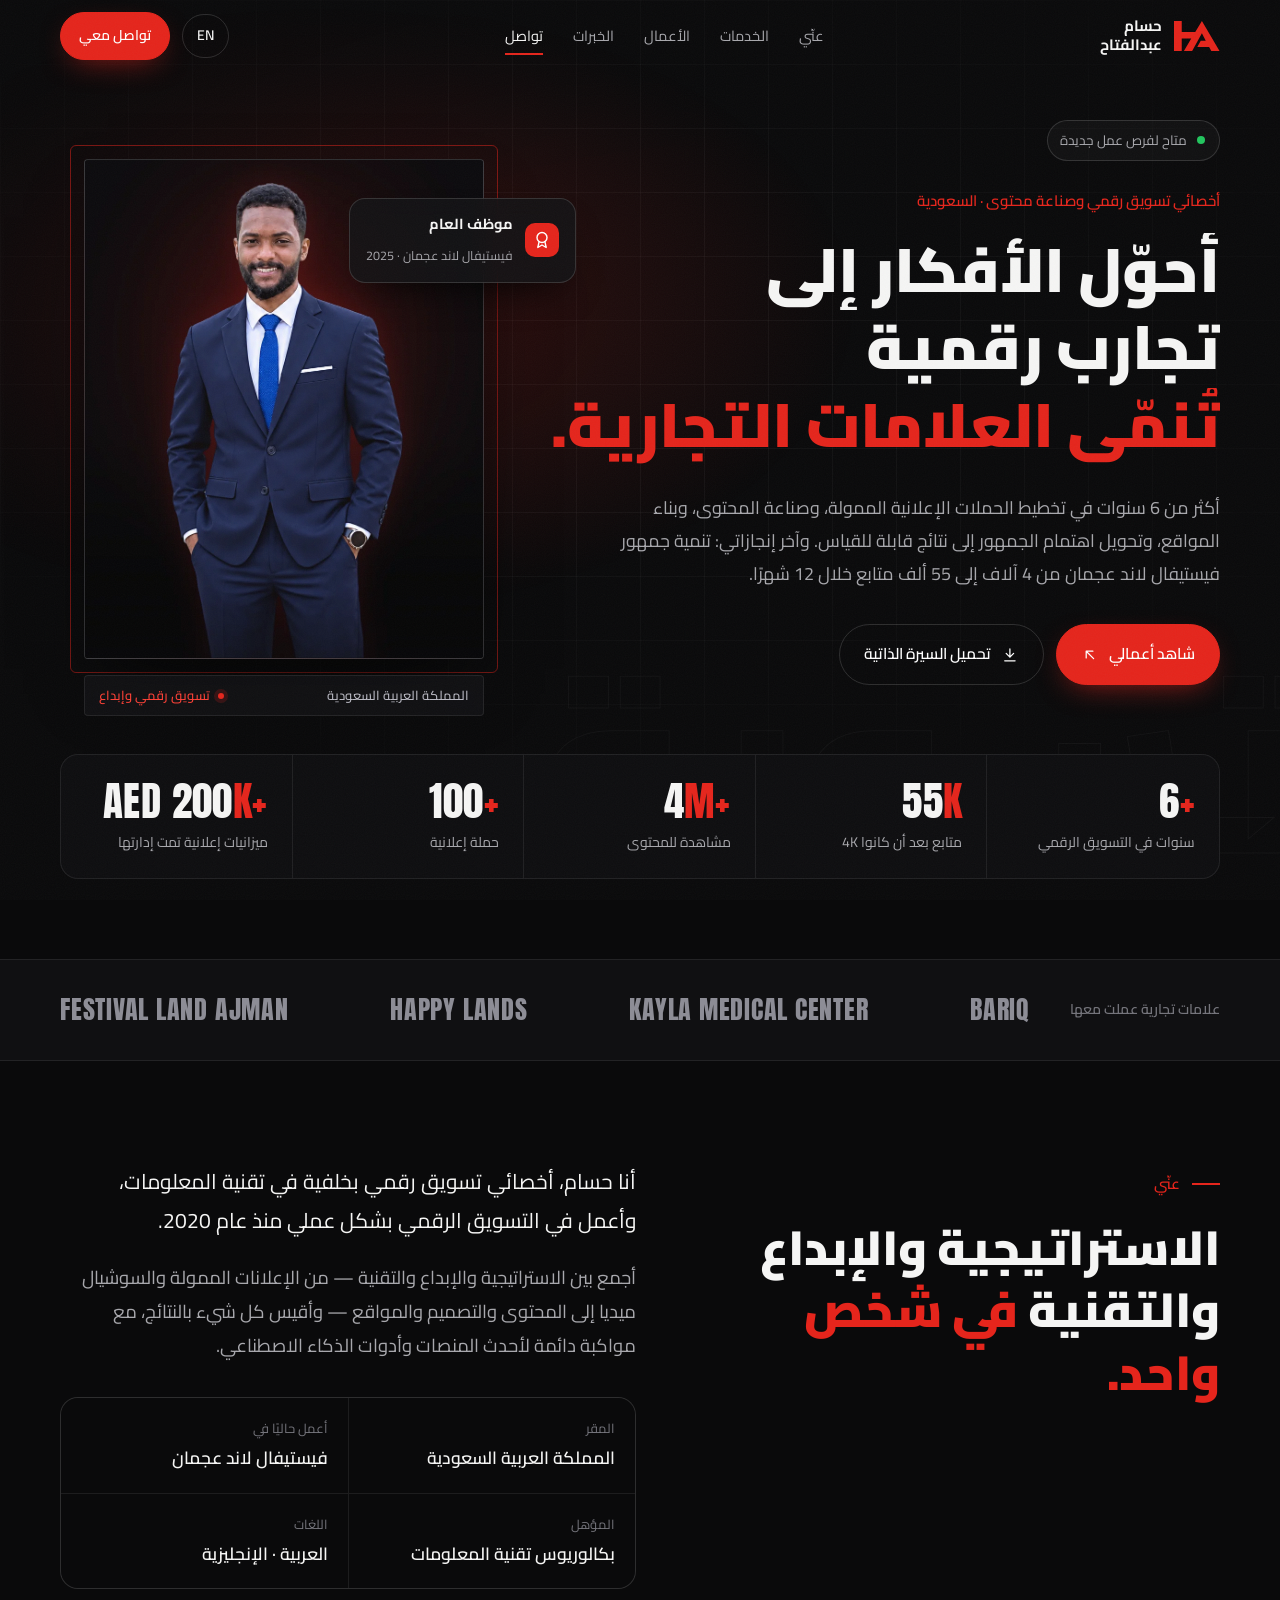
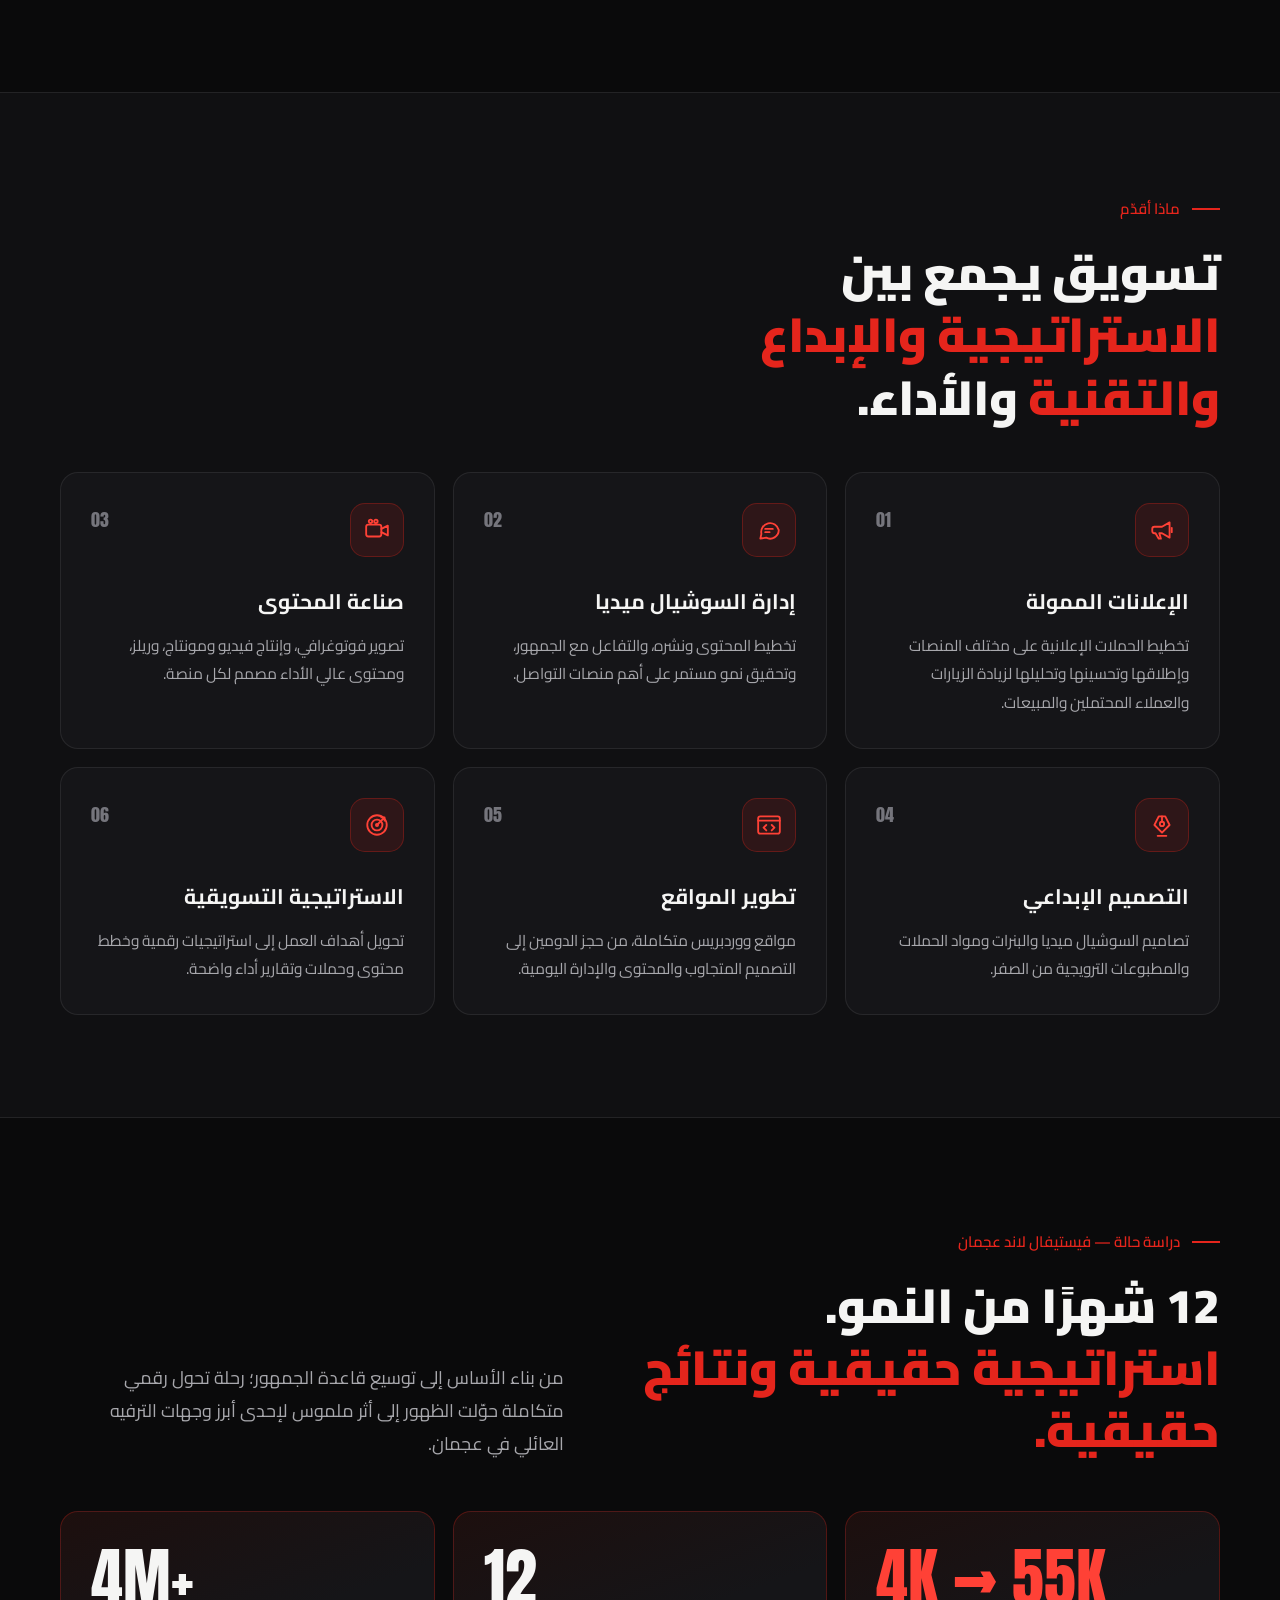
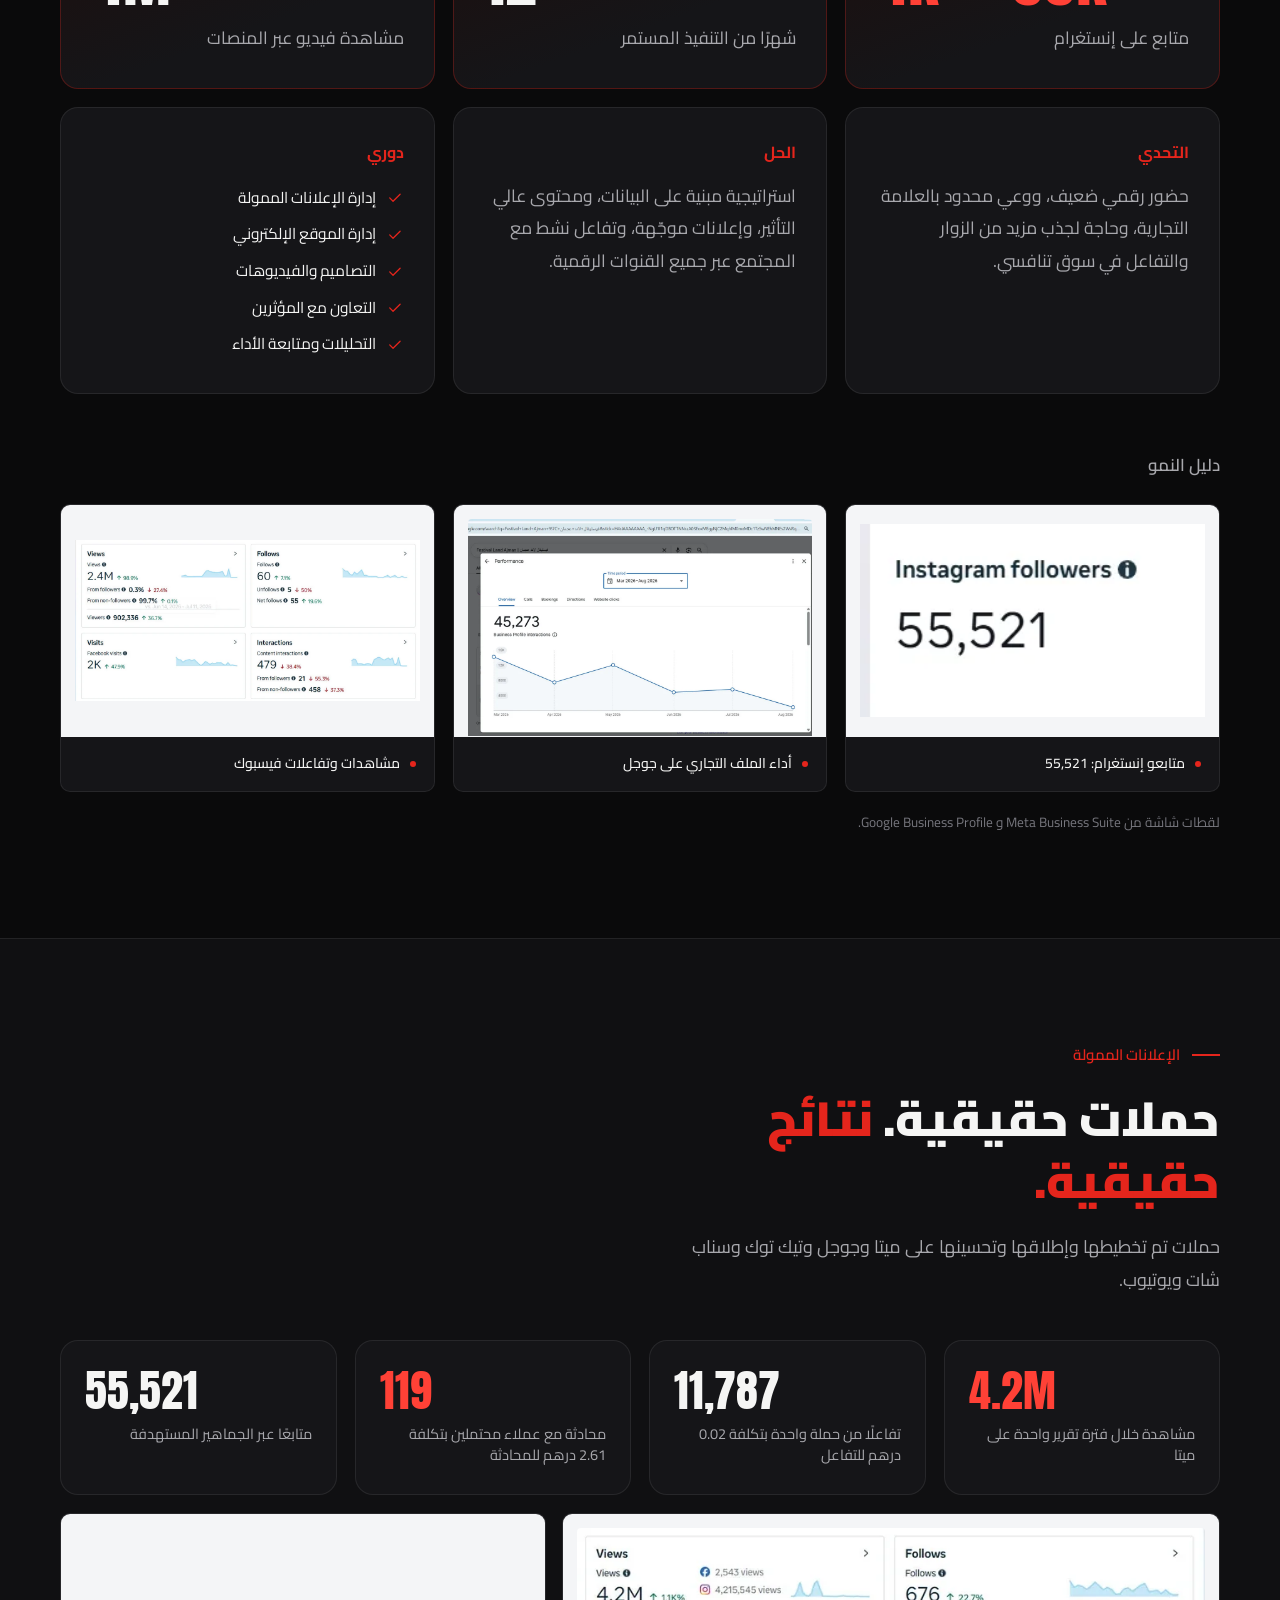
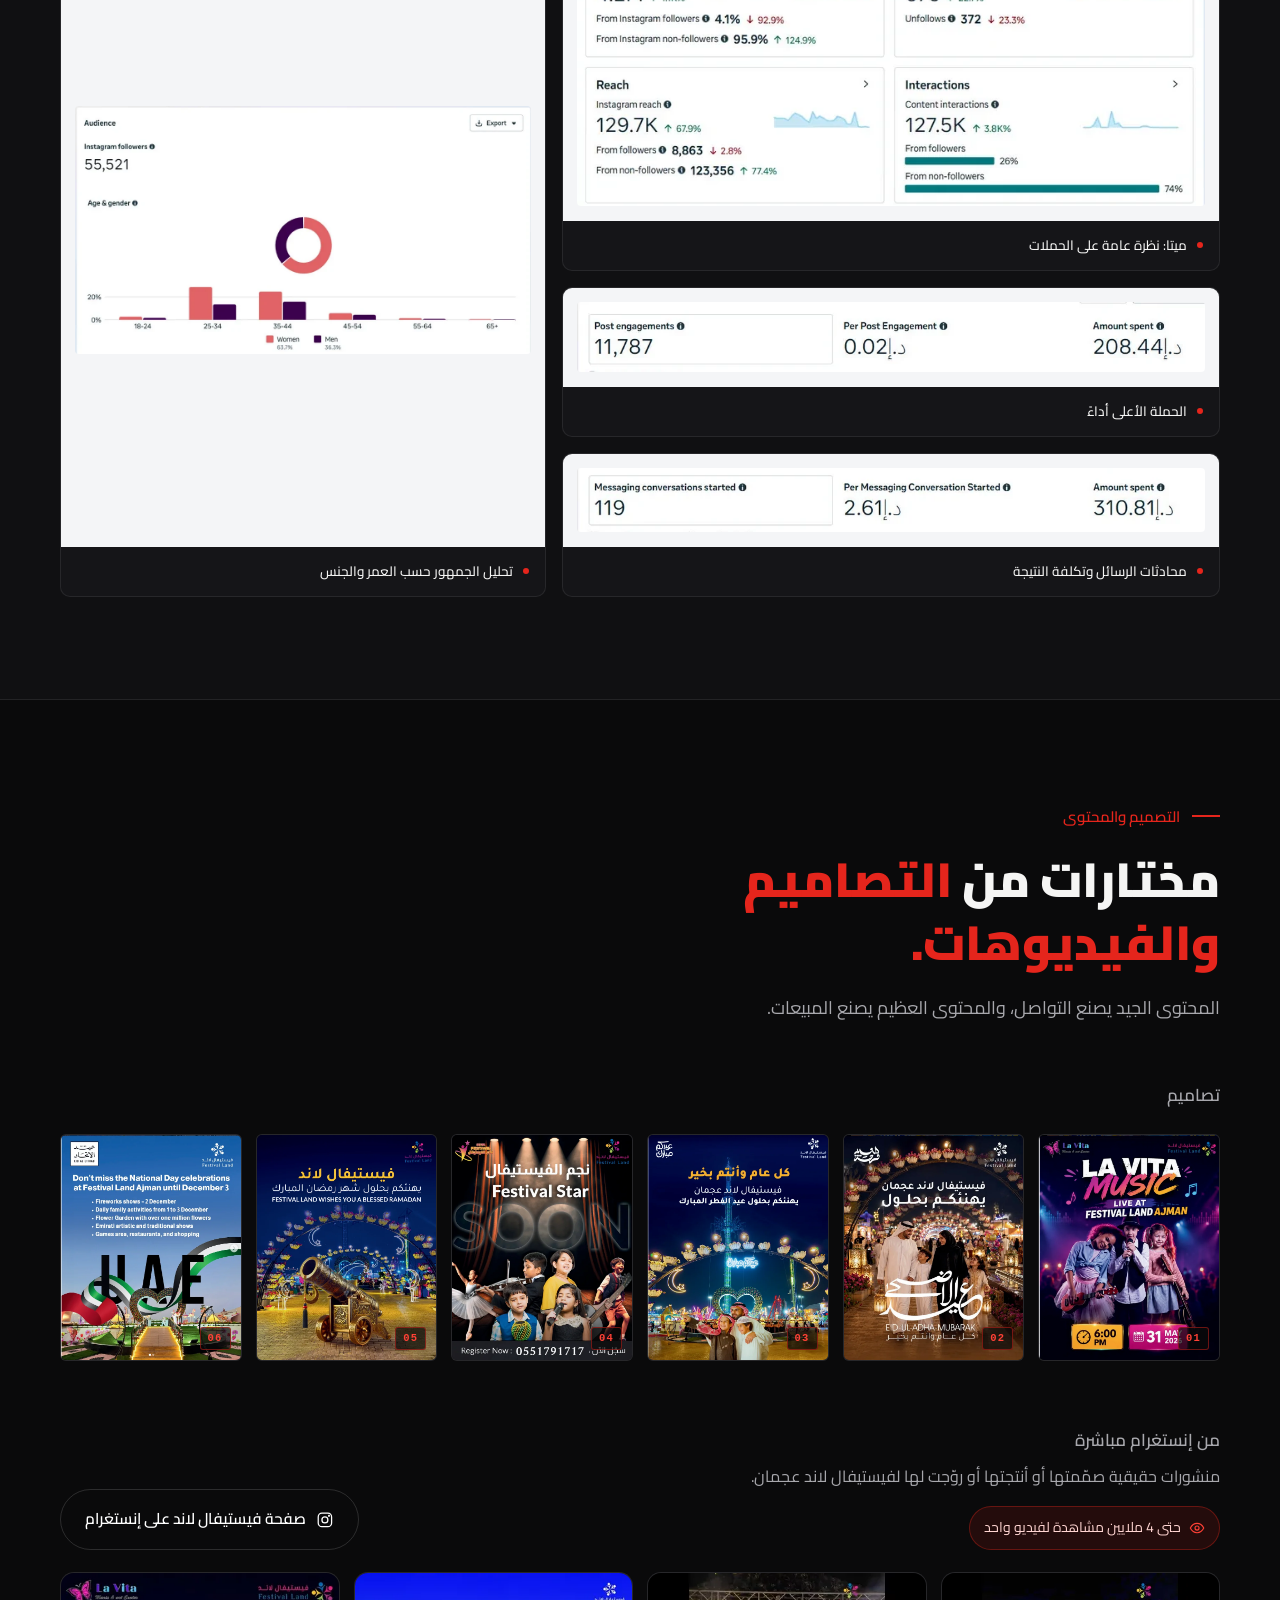
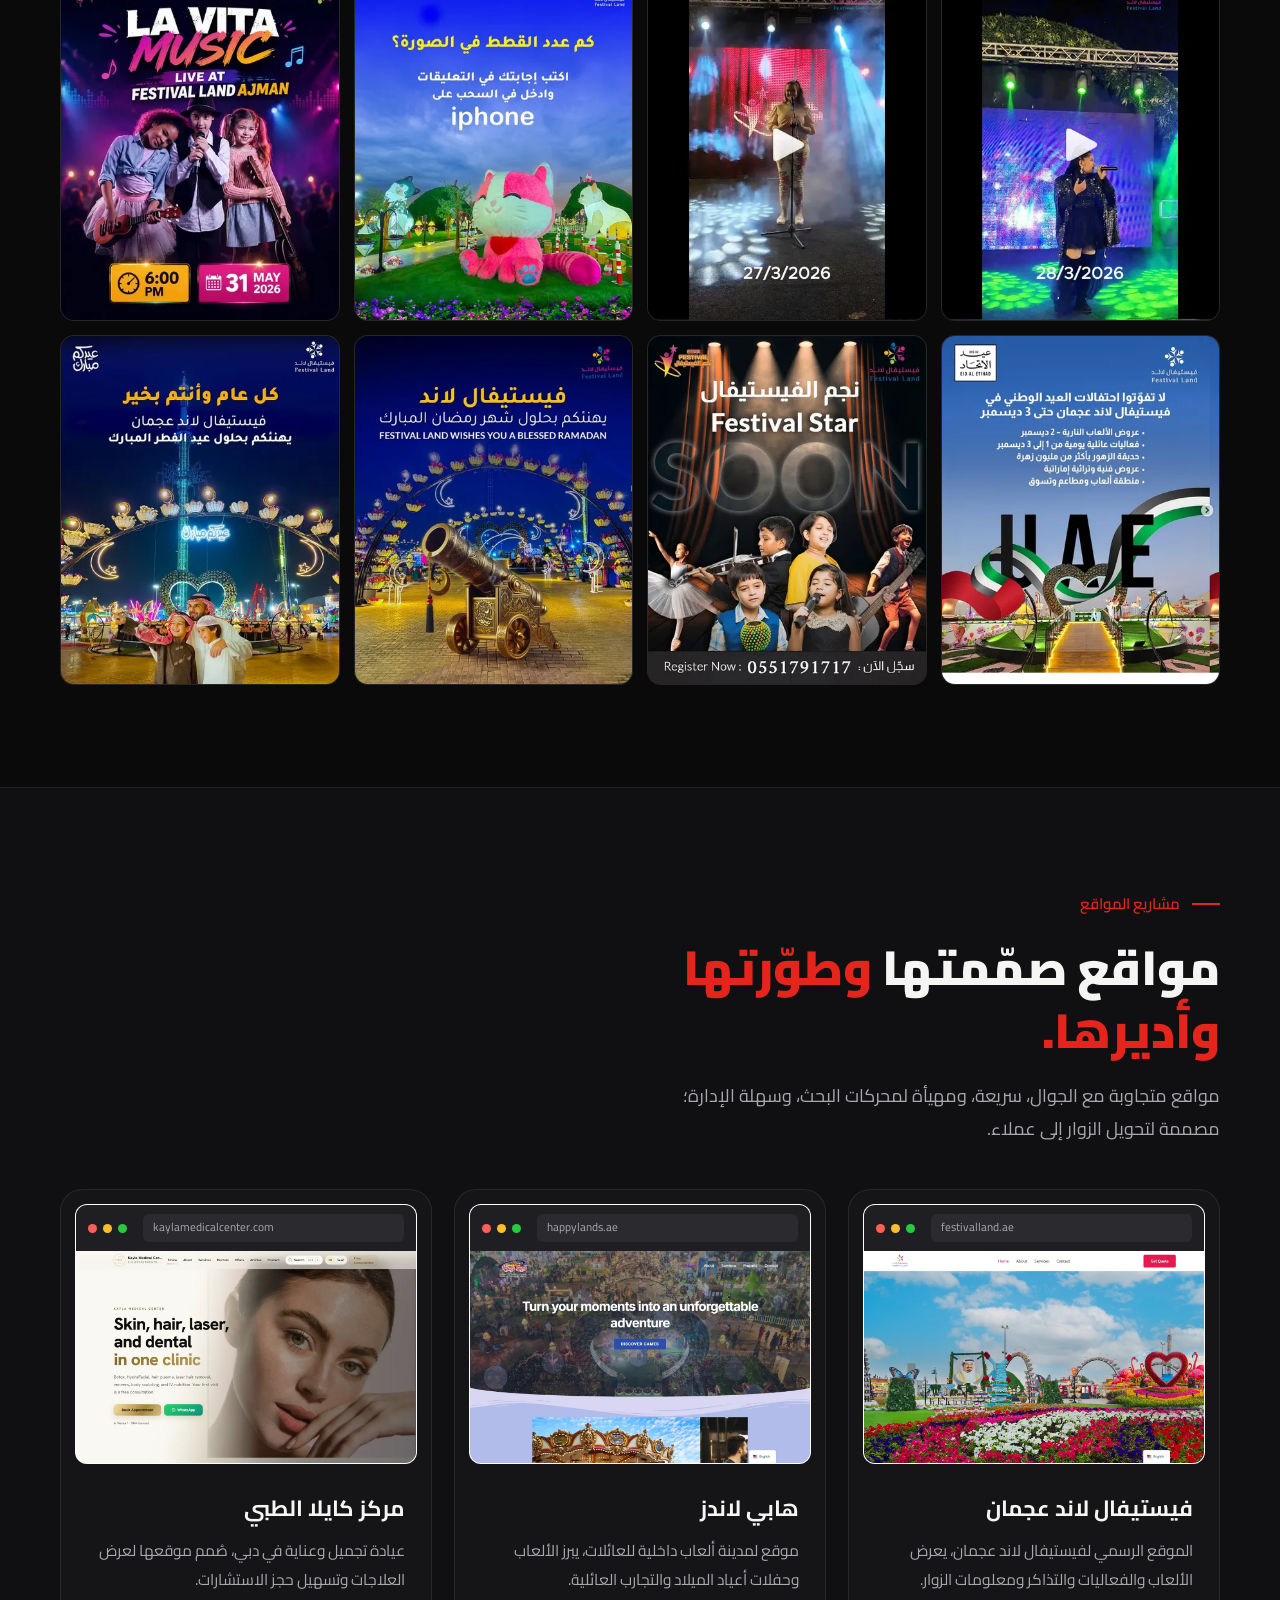
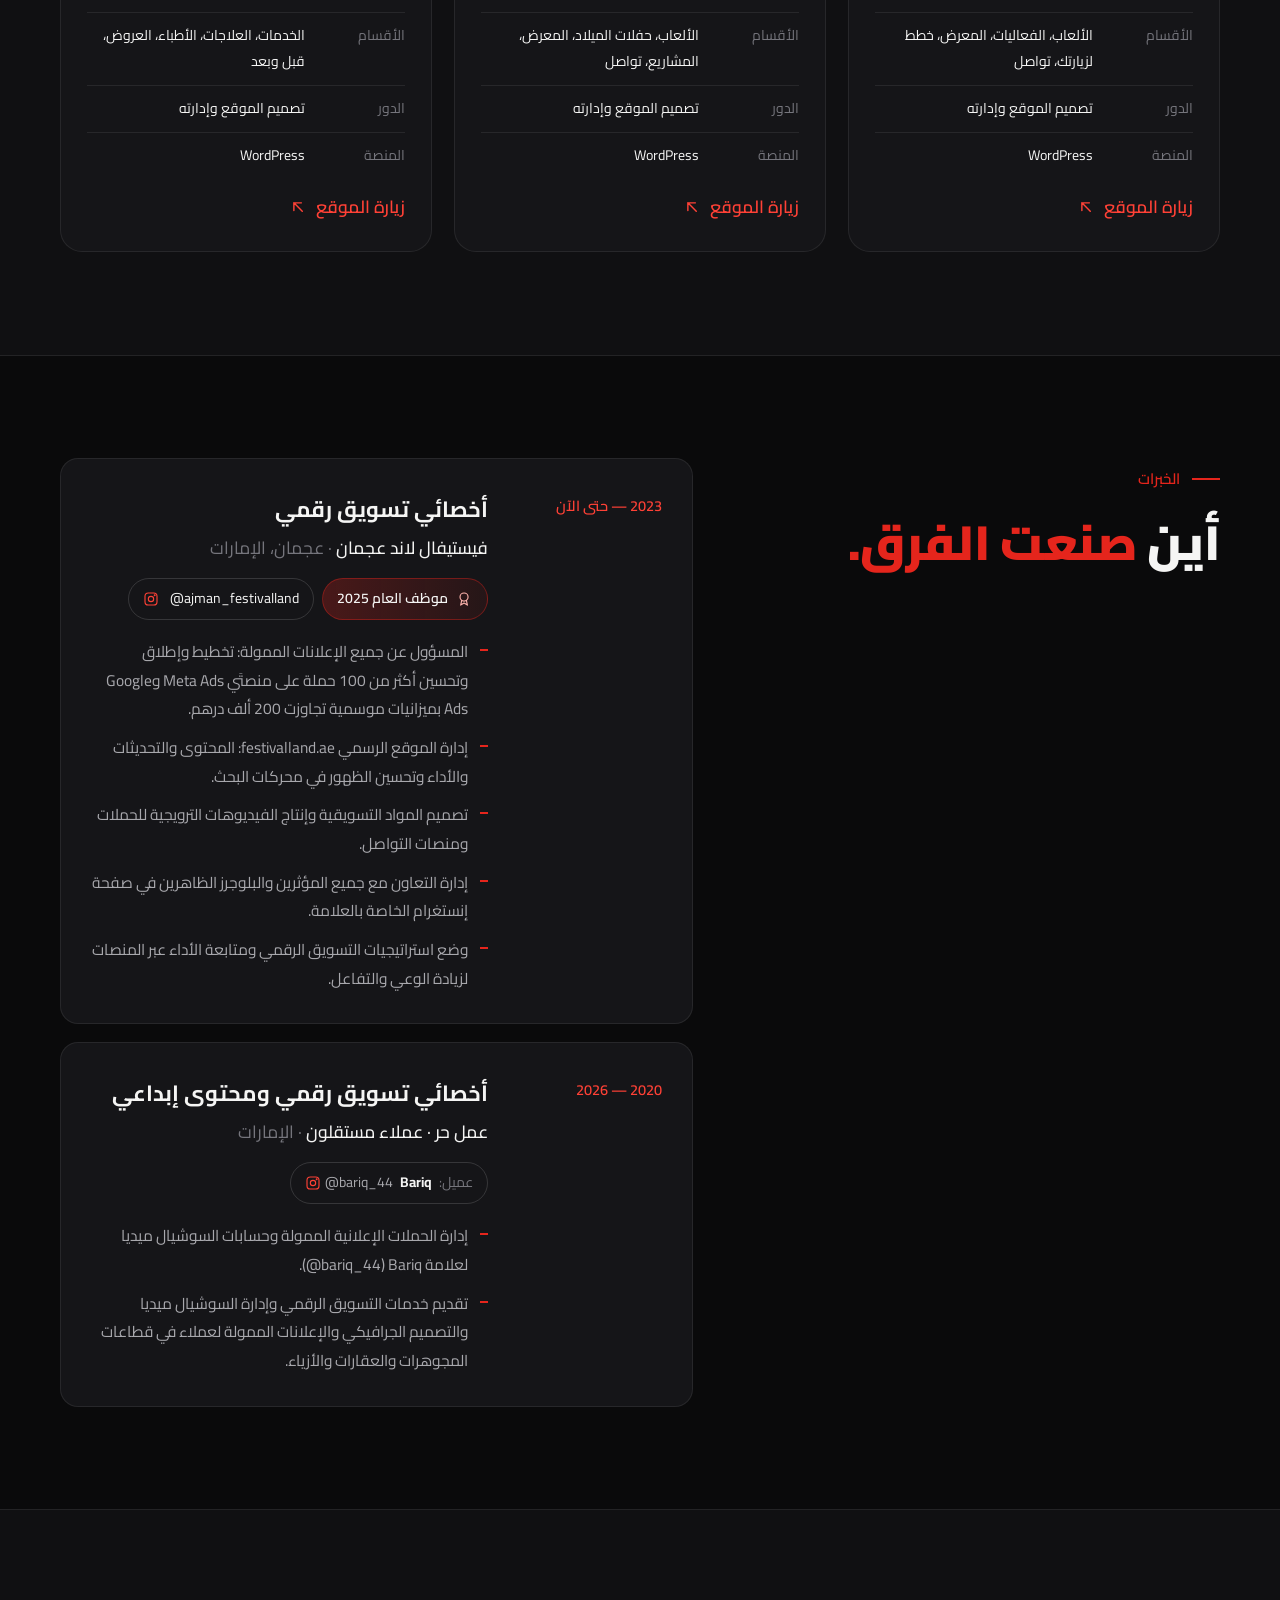
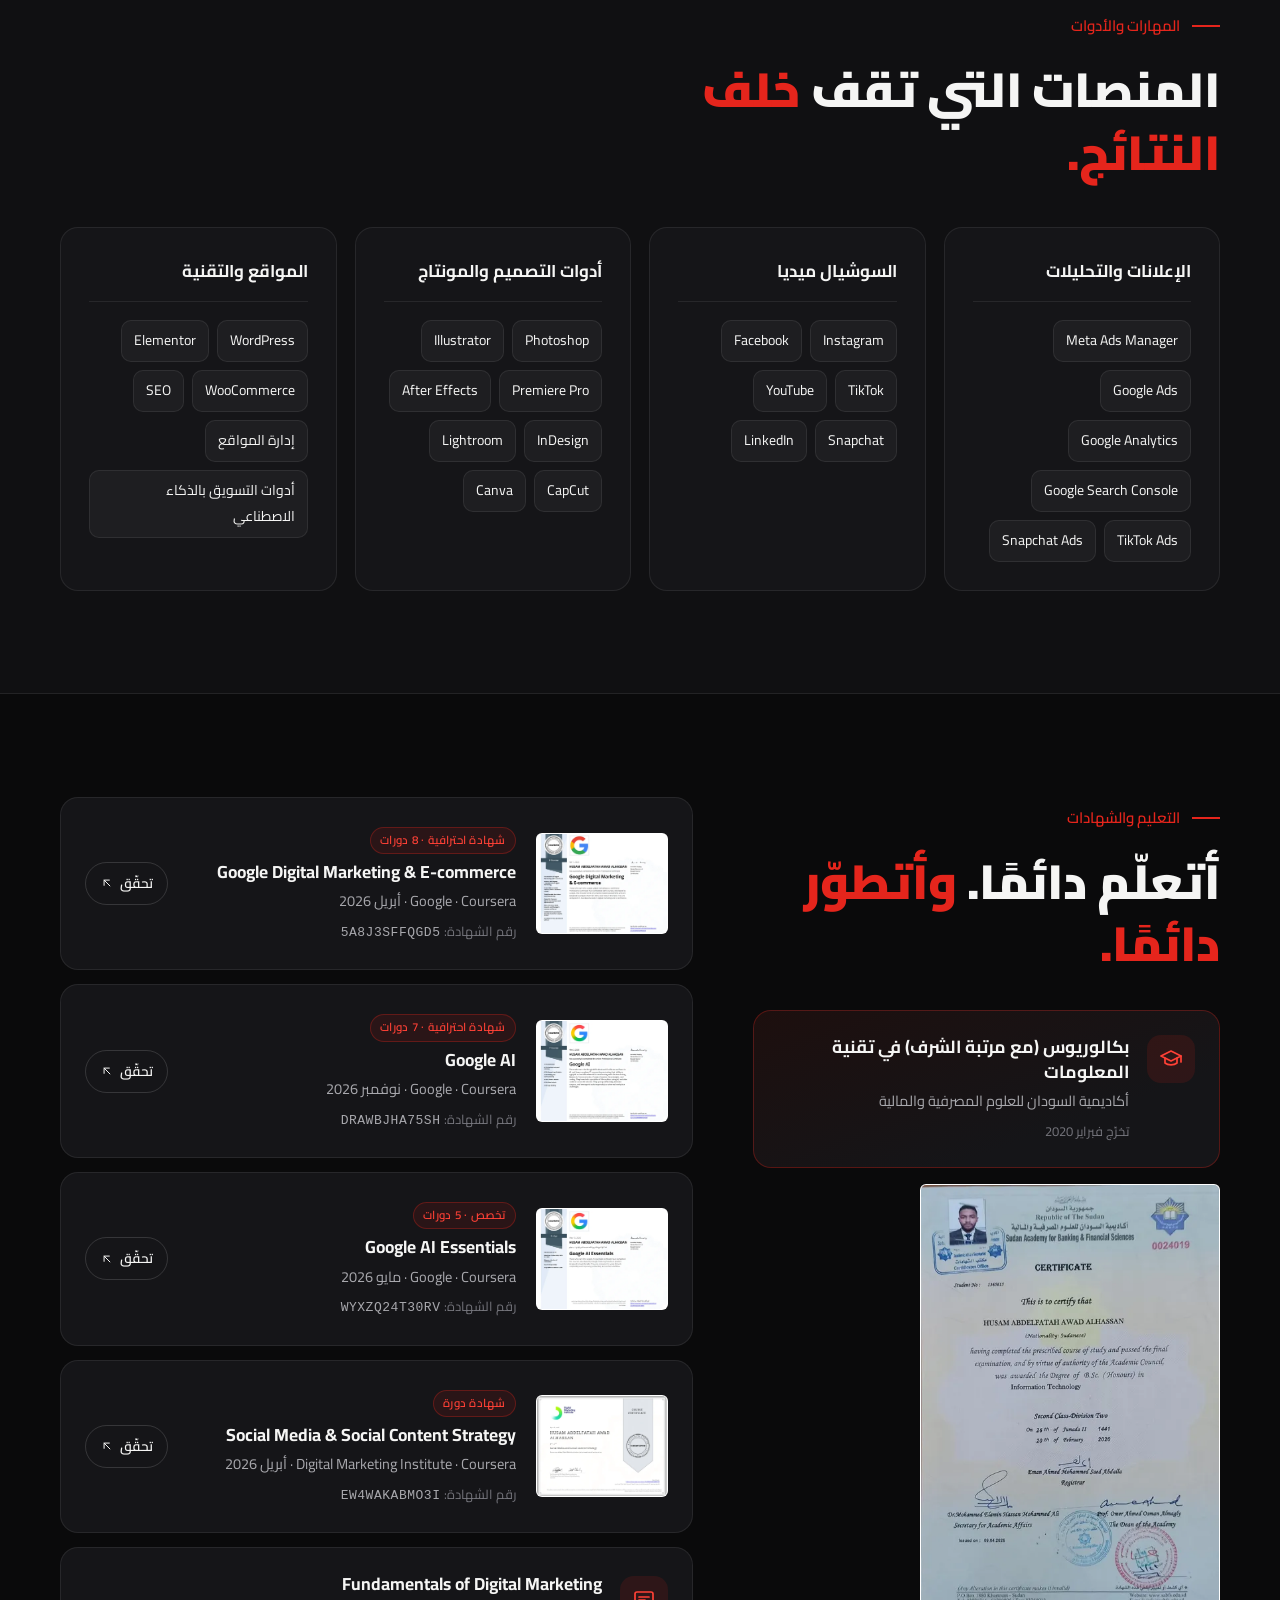
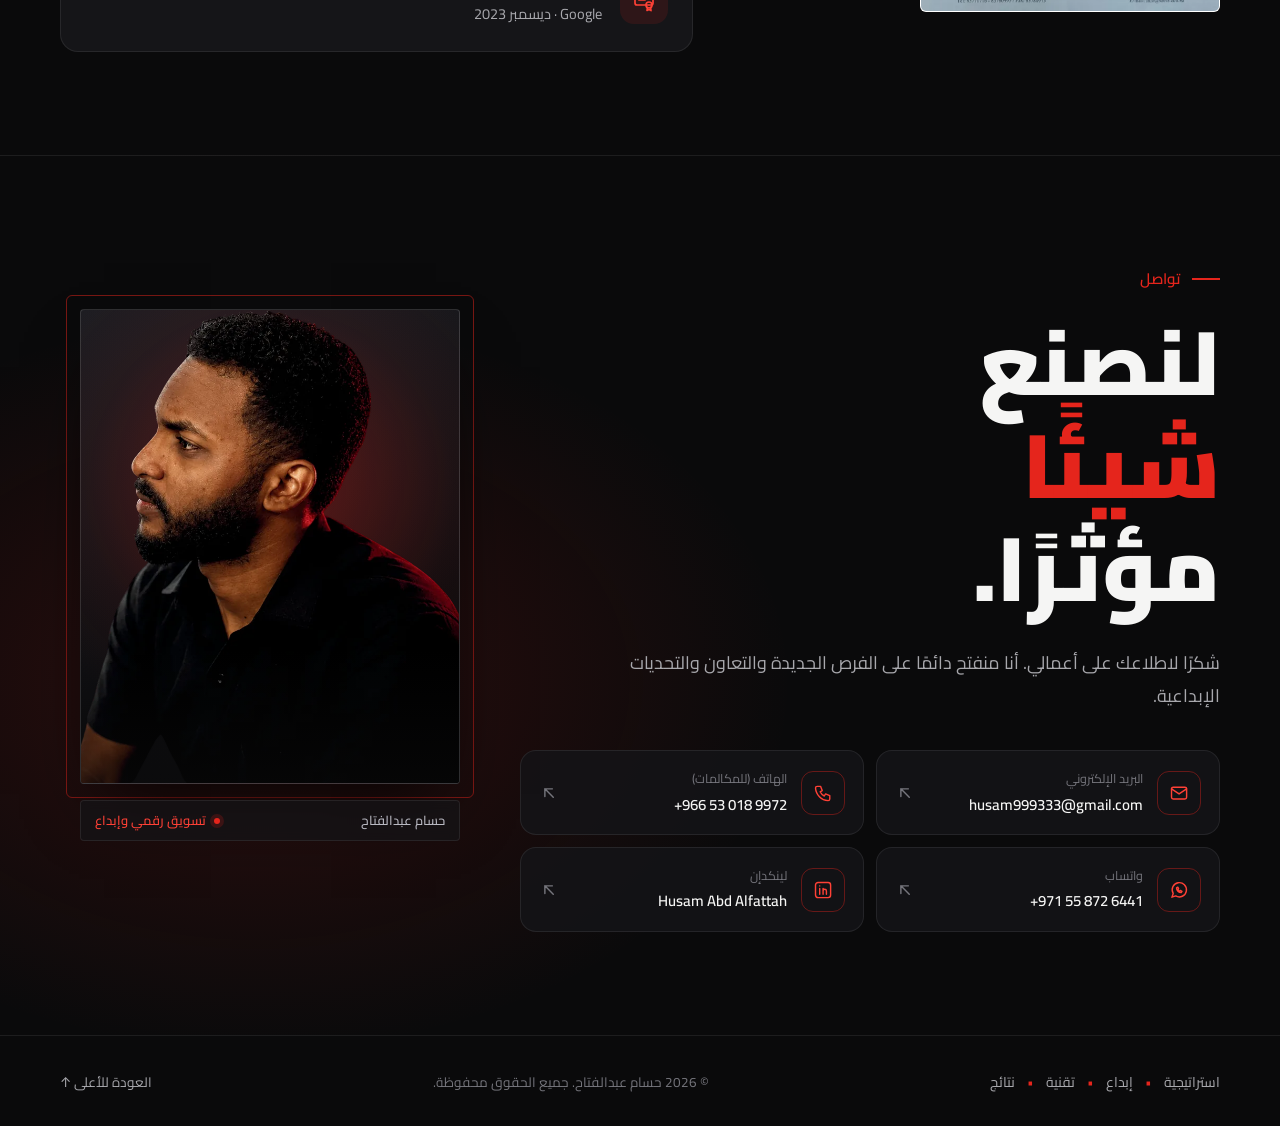
==== commit c65d11cc: "Fix HTML validation errors; localize award org on Arabic page Co-Authored-By: Claude Opus 5.5 <norep" ====
--- a/ar/index.html
+++ b/ar/index.html
@@ -34,7 +34,7 @@
 <link rel="stylesheet" href="https://fonts.googleapis.com/css2?family=Anton&family=Cairo:wght@400;500;600;700;800;900&family=Inter:wght@400;500;600&display=swap">
 <link rel="preload" as="image" href="/assets/img/husam-suit.webp" fetchpriority="high">
 <link rel="stylesheet" href="/assets/css/style.css?v=1fb3585b">
-<script type="application/ld+json">[{"@context":"https://schema.org","@type":"Person","@id":"https://husam999333-spec.github.io/#person","name":"Husam Abd Alfattah","alternateName":["Husam Abdelfatah","Husam Awad","Husam Abdelfatah Awad Alhassan","حسام عوض","حسام عبدالفتاح عوض"],"jobTitle":"أخصائي تسويق رقمي وصناعة محتوى","description":"حسام عبدالفتاح، أخصائي تسويق رقمي وصناعة محتوى مقيم في السعودية بخبرة تزيد عن 6 سنوات في الإعلانات الممولة وإدارة السوشيال ميديا والتصميم ومواقع ووردبريس. نمّى جمهور فيستيفال لاند عجمان من 4 آلاف إلى 55 ألف متابع.","url":"https://husam999333-spec.github.io/ar/","image":"https://husam999333-spec.github.io/assets/img/husam-suit.webp","email":"mailto:husam999333@gmail.com","telephone":"+966530189972","address":{"@type":"PostalAddress","addressCountry":"SA"},"worksFor":{"@type":"Organization","name":"Festival Land Ajman","url":"https://festivalland.ae/"},"alumniOf":{"@type":"CollegeOrUniversity","name":"Sudan Academy for Banking & Financial Sciences"},"award":"Employee of the Year 2025 — Festival Land Ajman","knowsAbout":["التسويق الرقمي","الإعلانات الممولة","Meta Ads","Google Ads","إدارة السوشيال ميديا","صناعة المحتوى","التصميم الجرافيكي","المونتاج","WordPress","SEO"],"knowsLanguage":["ar","en"],"sameAs":["https://www.linkedin.com/in/husam-abd-alfattah-a73365259/"],"hasCredential":[{"@type":"EducationalOccupationalCredential","name":"Google Digital Marketing & E-commerce","credentialCategory":"certificate","url":"https://coursera.org/verify/professional-cert/5A8J3SFFQGD5","recognizedBy":{"@type":"Organization","name":"Google"}},{"@type":"EducationalOccupationalCredential","name":"Google AI","credentialCategory":"certificate","url":"https://coursera.org/verify/professional-cert/DRAWBJHA75SH","recognizedBy":{"@type":"Organization","name":"Google"}},{"@type":"EducationalOccupationalCredential","name":"Google AI Essentials","credentialCategory":"certificate","url":"https://coursera.org/verify/specialization/WYXZQ24T30RV","recognizedBy":{"@type":"Organization","name":"Google"}},{"@type":"EducationalOccupationalCredential","name":"Social Media & Social Content Strategy","credentialCategory":"certificate","url":"https://coursera.org/verify/EW4WAKABMO3I","recognizedBy":{"@type":"Organization","name":"Digital Marketing Institute"}}]},{"@context":"https://schema.org","@type":"ProfilePage","url":"https://husam999333-spec.github.io/ar/","name":"حسام عبدالفتاح | أخصائي تسويق رقمي وصناعة محتوى في السعودية","inLanguage":"ar","dateModified":"2026-11-12T08:09:08+00:00","mainEntity":{"@id":"https://husam999333-spec.github.io/#person"}}]</script>
+<script type="application/ld+json">[{"@context":"https://schema.org","@type":"Person","@id":"https://husam999333-spec.github.io/#person","name":"Husam Abd Alfattah","alternateName":["Husam Abdelfatah","Husam Awad","Husam Abdelfatah Awad Alhassan","حسام عوض","حسام عبدالفتاح عوض"],"jobTitle":"أخصائي تسويق رقمي وصناعة محتوى","description":"حسام عبدالفتاح، أخصائي تسويق رقمي وصناعة محتوى مقيم في السعودية بخبرة تزيد عن 6 سنوات في الإعلانات الممولة وإدارة السوشيال ميديا والتصميم ومواقع ووردبريس. نمّى جمهور فيستيفال لاند عجمان من 4 آلاف إلى 55 ألف متابع.","url":"https://husam999333-spec.github.io/ar/","image":"https://husam999333-spec.github.io/assets/img/husam-suit.webp","email":"mailto:husam999333@gmail.com","telephone":"+966530189972","address":{"@type":"PostalAddress","addressCountry":"SA"},"worksFor":{"@type":"Organization","name":"Festival Land Ajman","url":"https://festivalland.ae/"},"alumniOf":{"@type":"CollegeOrUniversity","name":"Sudan Academy for Banking & Financial Sciences"},"award":"Employee of the Year 2025 — Festival Land Ajman","knowsAbout":["التسويق الرقمي","الإعلانات الممولة","Meta Ads","Google Ads","إدارة السوشيال ميديا","صناعة المحتوى","التصميم الجرافيكي","المونتاج","WordPress","SEO"],"knowsLanguage":["ar","en"],"sameAs":["https://www.linkedin.com/in/husam-abd-alfattah-a73365259/"],"hasCredential":[{"@type":"EducationalOccupationalCredential","name":"Google Digital Marketing & E-commerce","credentialCategory":"certificate","url":"https://coursera.org/verify/professional-cert/5A8J3SFFQGD5","recognizedBy":{"@type":"Organization","name":"Google"}},{"@type":"EducationalOccupationalCredential","name":"Google AI","credentialCategory":"certificate","url":"https://coursera.org/verify/professional-cert/DRAWBJHA75SH","recognizedBy":{"@type":"Organization","name":"Google"}},{"@type":"EducationalOccupationalCredential","name":"Google AI Essentials","credentialCategory":"certificate","url":"https://coursera.org/verify/specialization/WYXZQ24T30RV","recognizedBy":{"@type":"Organization","name":"Google"}},{"@type":"EducationalOccupationalCredential","name":"Social Media & Social Content Strategy","credentialCategory":"certificate","url":"https://coursera.org/verify/EW4WAKABMO3I","recognizedBy":{"@type":"Organization","name":"Digital Marketing Institute"}}]},{"@context":"https://schema.org","@type":"ProfilePage","url":"https://husam999333-spec.github.io/ar/","name":"حسام عبدالفتاح | أخصائي تسويق رقمي وصناعة محتوى في السعودية","inLanguage":"ar","dateModified":"2026-11-13T07:04:03+00:00","mainEntity":{"@id":"https://husam999333-spec.github.io/#person"}}]</script>
 </head>
 <body>
 <a class="skip" href="#main">تخطَّ إلى المحتوى</a>
@@ -70,8 +70,8 @@
     <figure class="hero-pic print">
       <div class="print-box"><span class="print-frame" aria-hidden="true"></span>
       <div class="print-photo"><img src="/assets/img/husam-suit.webp" alt="حسام عبدالفتاح، أخصائي تسويق رقمي، مبتسمًا ببدلة كحلية وربطة عنق زرقاء" width="690" height="862" fetchpriority="high"></div></div>
+      <div class="award-chip"><svg class="i" viewBox="0 0 24 24" fill="none" stroke="currentColor" stroke-width="1.7" stroke-linecap="round" stroke-linejoin="round" aria-hidden="true"><circle cx="12" cy="9" r="6"/><path d="m8.5 14-1.5 7 5-3 5 3-1.5-7"/></svg><span><b>موظف العام</b><small>فيستيفال لاند عجمان · 2025</small></span></div>
       <figcaption class="print-cap"><span>المملكة العربية السعودية</span><span class="on">تسويق رقمي وإبداع</span></figcaption>
-      <div class="award-chip"><svg class="i" viewBox="0 0 24 24" fill="none" stroke="currentColor" stroke-width="1.7" stroke-linecap="round" stroke-linejoin="round" aria-hidden="true"><circle cx="12" cy="9" r="6"/><path d="m8.5 14-1.5 7 5-3 5 3-1.5-7"/></svg><span><b>موظف العام</b><small>Festival Land Ajman · 2025</small></span></div>
     </figure>
   </div>
   <div class="wrap"><ul class="stats"><li class="stat reveal"><b class="stat-n" dir="ltr"><span></span><span data-count="6">6</span><span>+</span></b><span class="stat-l">سنوات في التسويق الرقمي</span></li><li class="stat reveal"><b class="stat-n" dir="ltr"><span></span><span data-count="55">55</span><span>K</span></b><span class="stat-l">متابع بعد أن كانوا 4K</span></li><li class="stat reveal"><b class="stat-n" dir="ltr"><span></span><span data-count="4">4</span><span>M+</span></b><span class="stat-l">مشاهدة للمحتوى</span></li><li class="stat reveal"><b class="stat-n" dir="ltr"><span></span><span data-count="100">100</span><span>+</span></b><span class="stat-l">حملة إعلانية</span></li><li class="stat reveal"><b class="stat-n" dir="ltr"><span>AED </span><span data-count="200">200</span><span>K+</span></b><span class="stat-l">ميزانيات إعلانية تمت إدارتها</span></li></ul></div>
@@ -271,7 +271,7 @@
 
 <div class="lb" id="lb" role="dialog" aria-modal="true" aria-label="Image viewer" hidden>
   <button class="lb-x" aria-label="إغلاق"><svg class="i" viewBox="0 0 24 24" fill="none" stroke="currentColor" stroke-width="1.7" stroke-linecap="round" stroke-linejoin="round" aria-hidden="true"><path d="M6 6l12 12M18 6 6 18"/></svg></button>
-  <figure><img alt=""><figcaption></figcaption></figure>
+  <figure><img src="[data-uri]" alt=""><figcaption></figcaption></figure>
 </div>
 <script src="/assets/js/main.js?v=a724fe73" defer></script>
 </body>
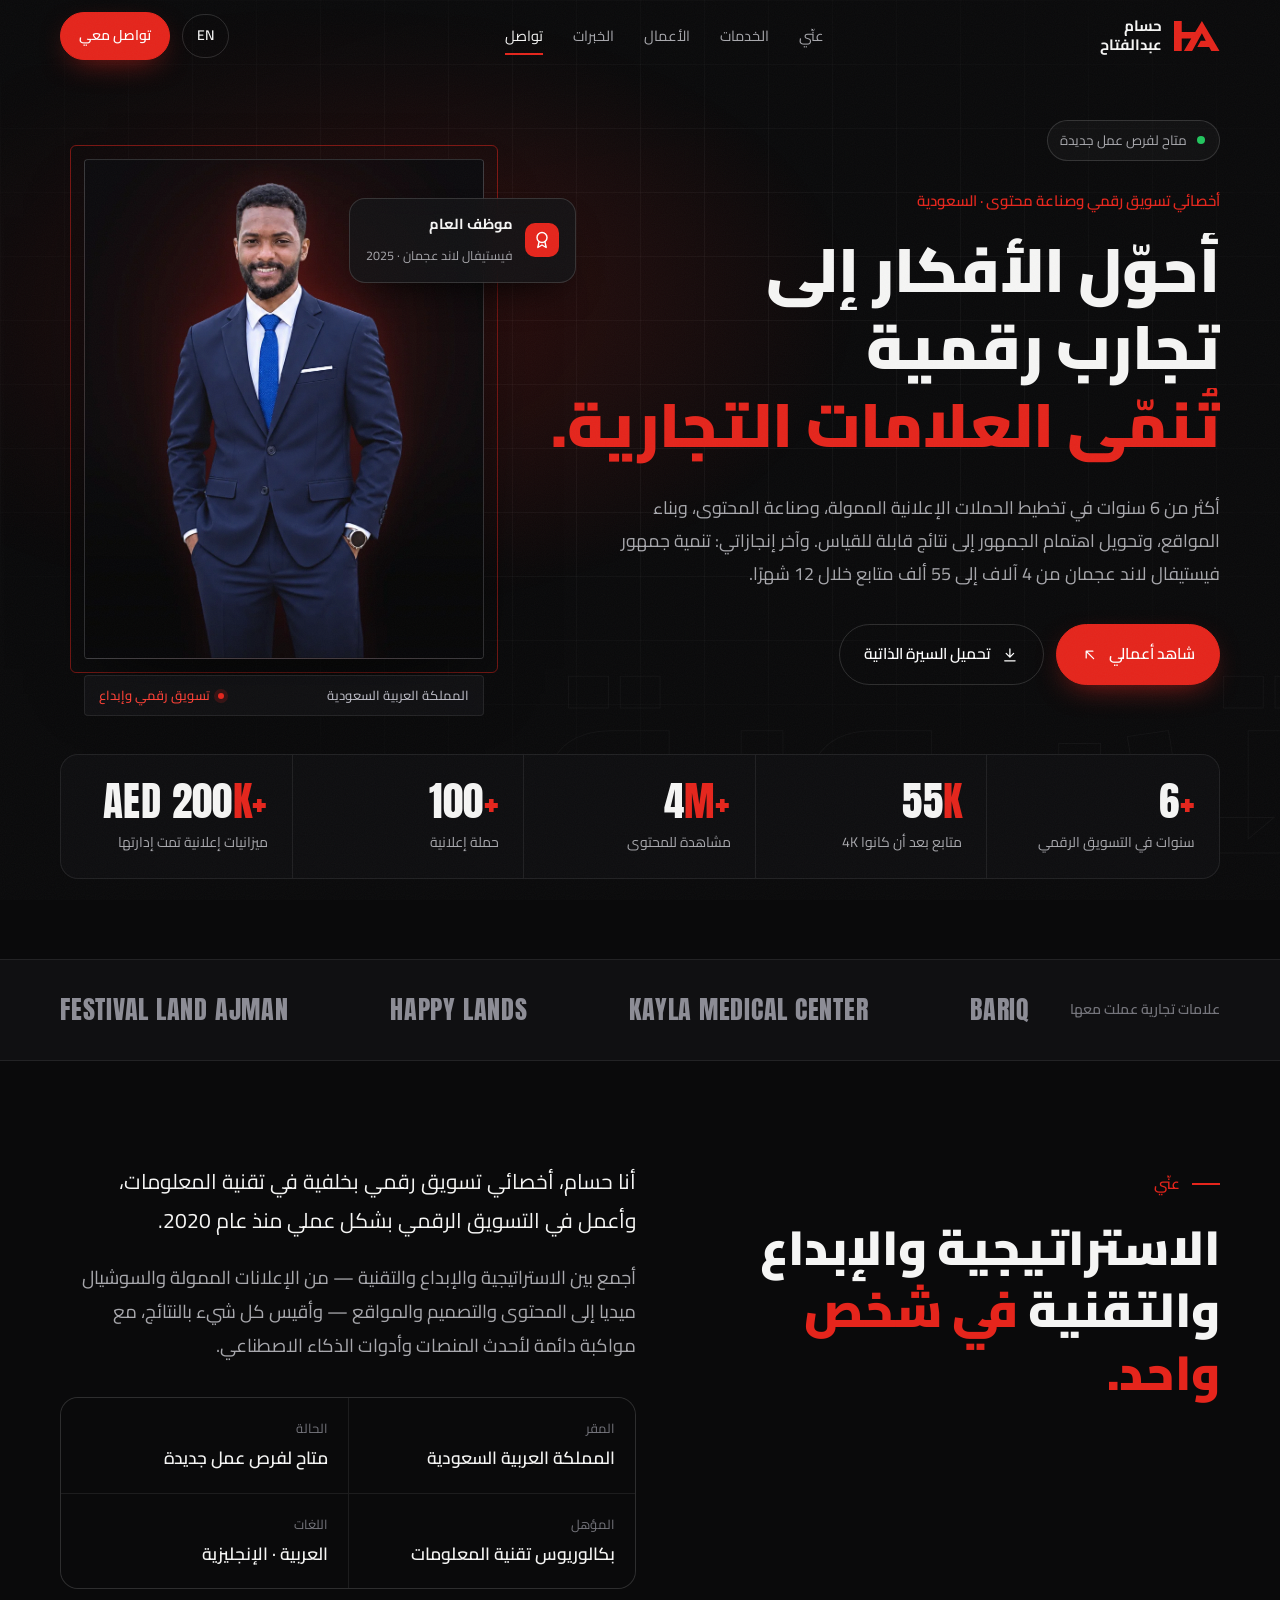
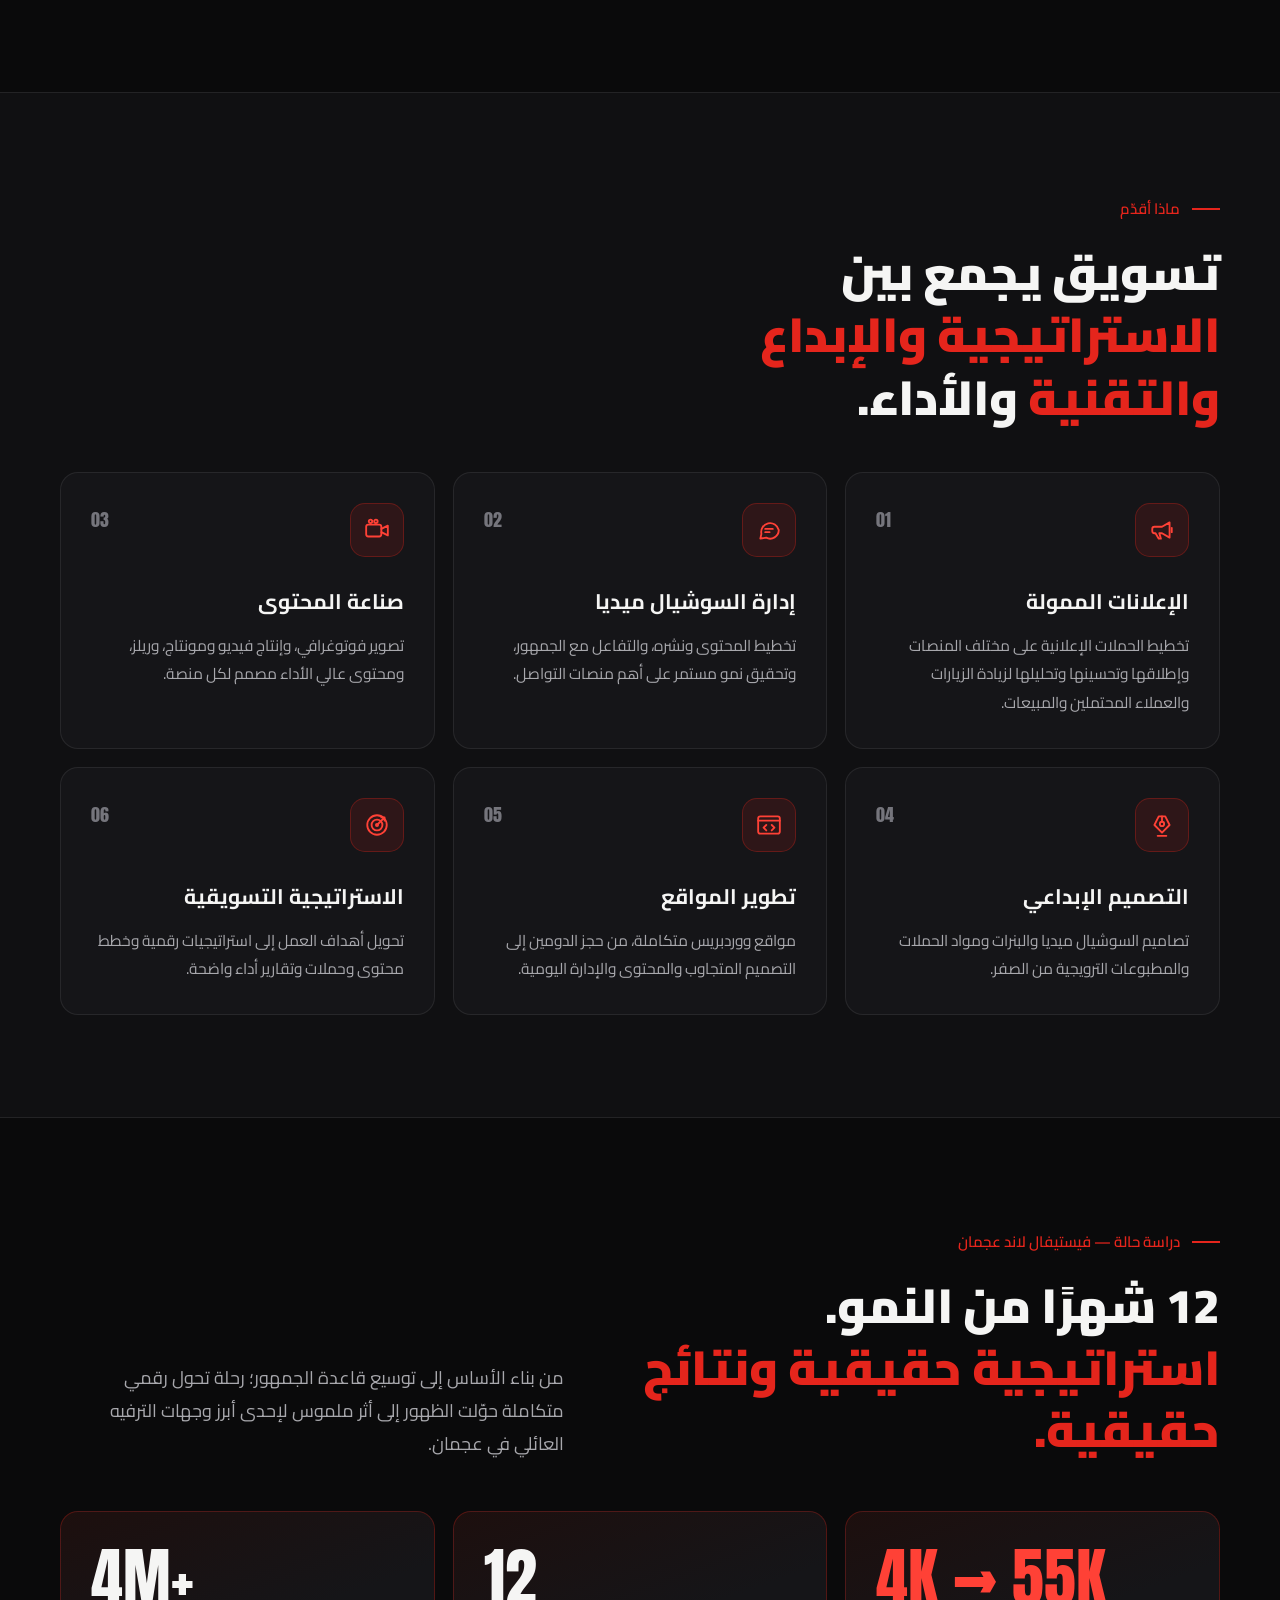
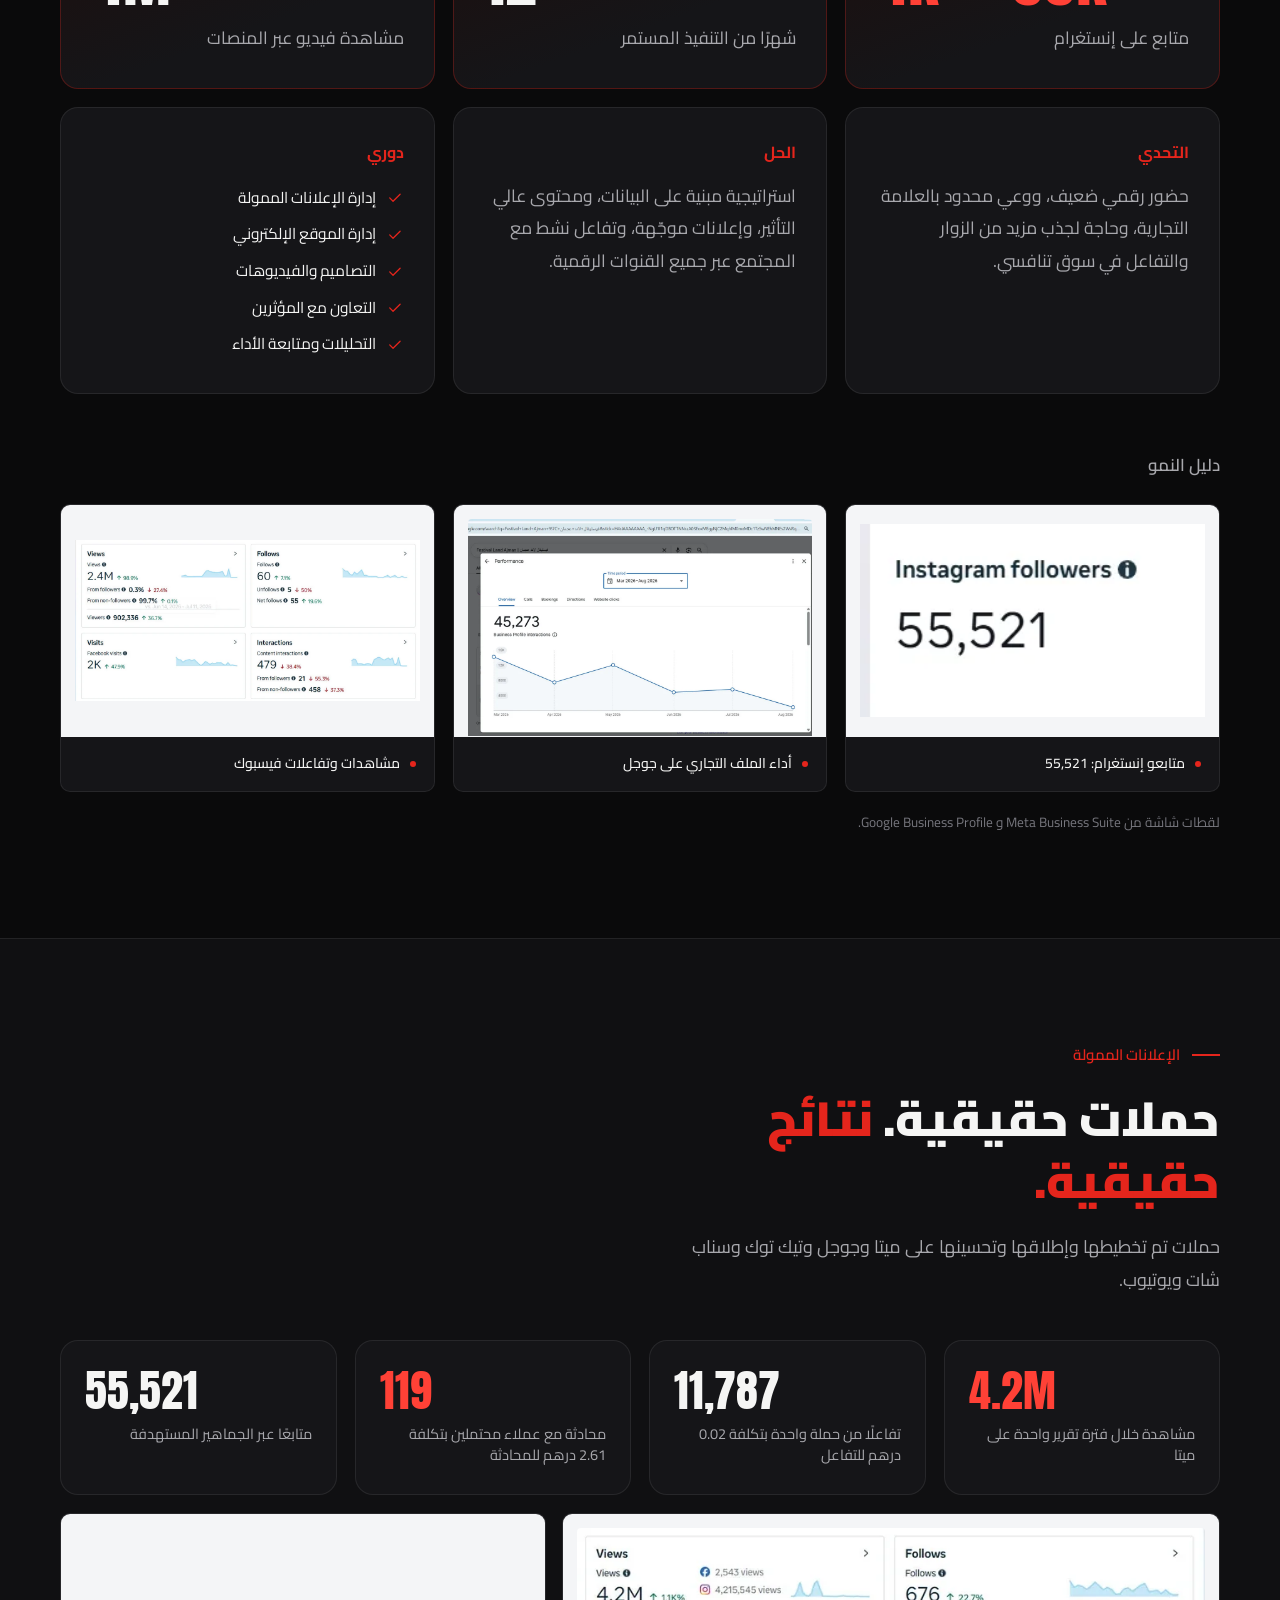
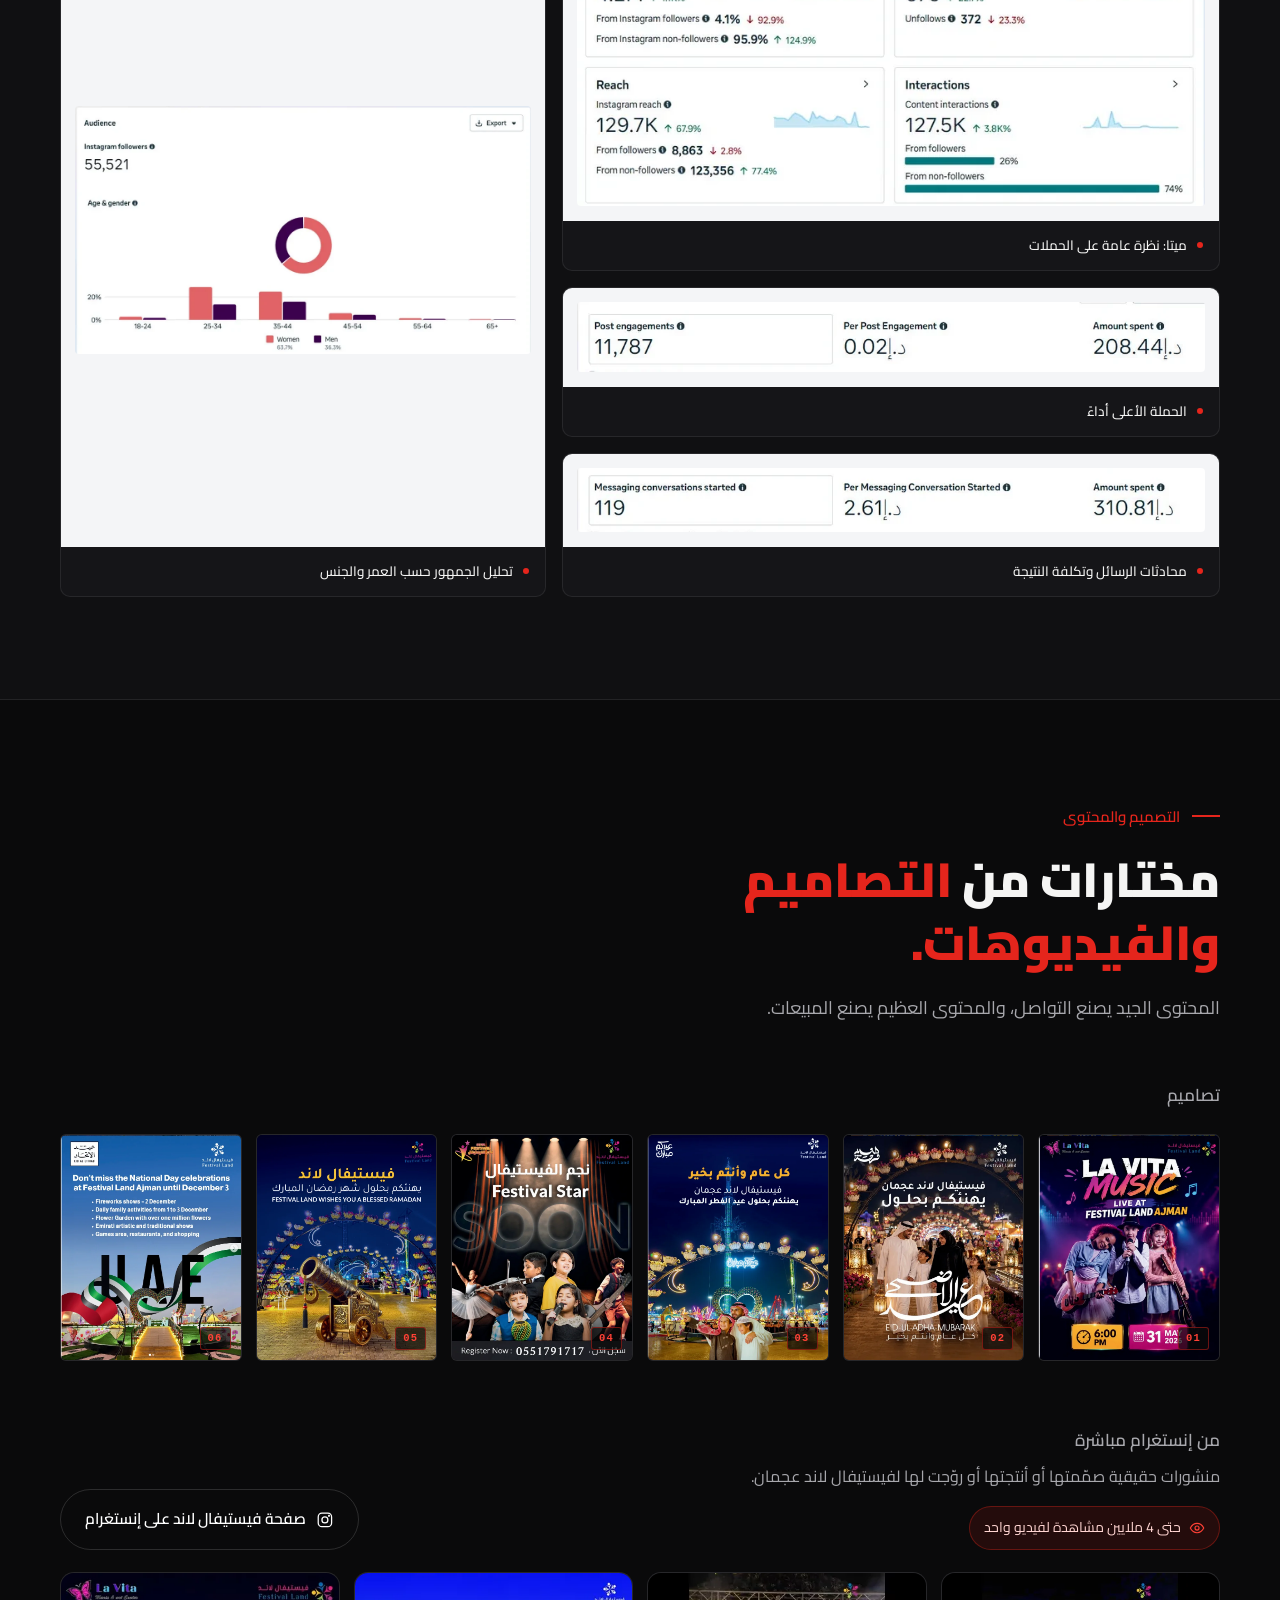
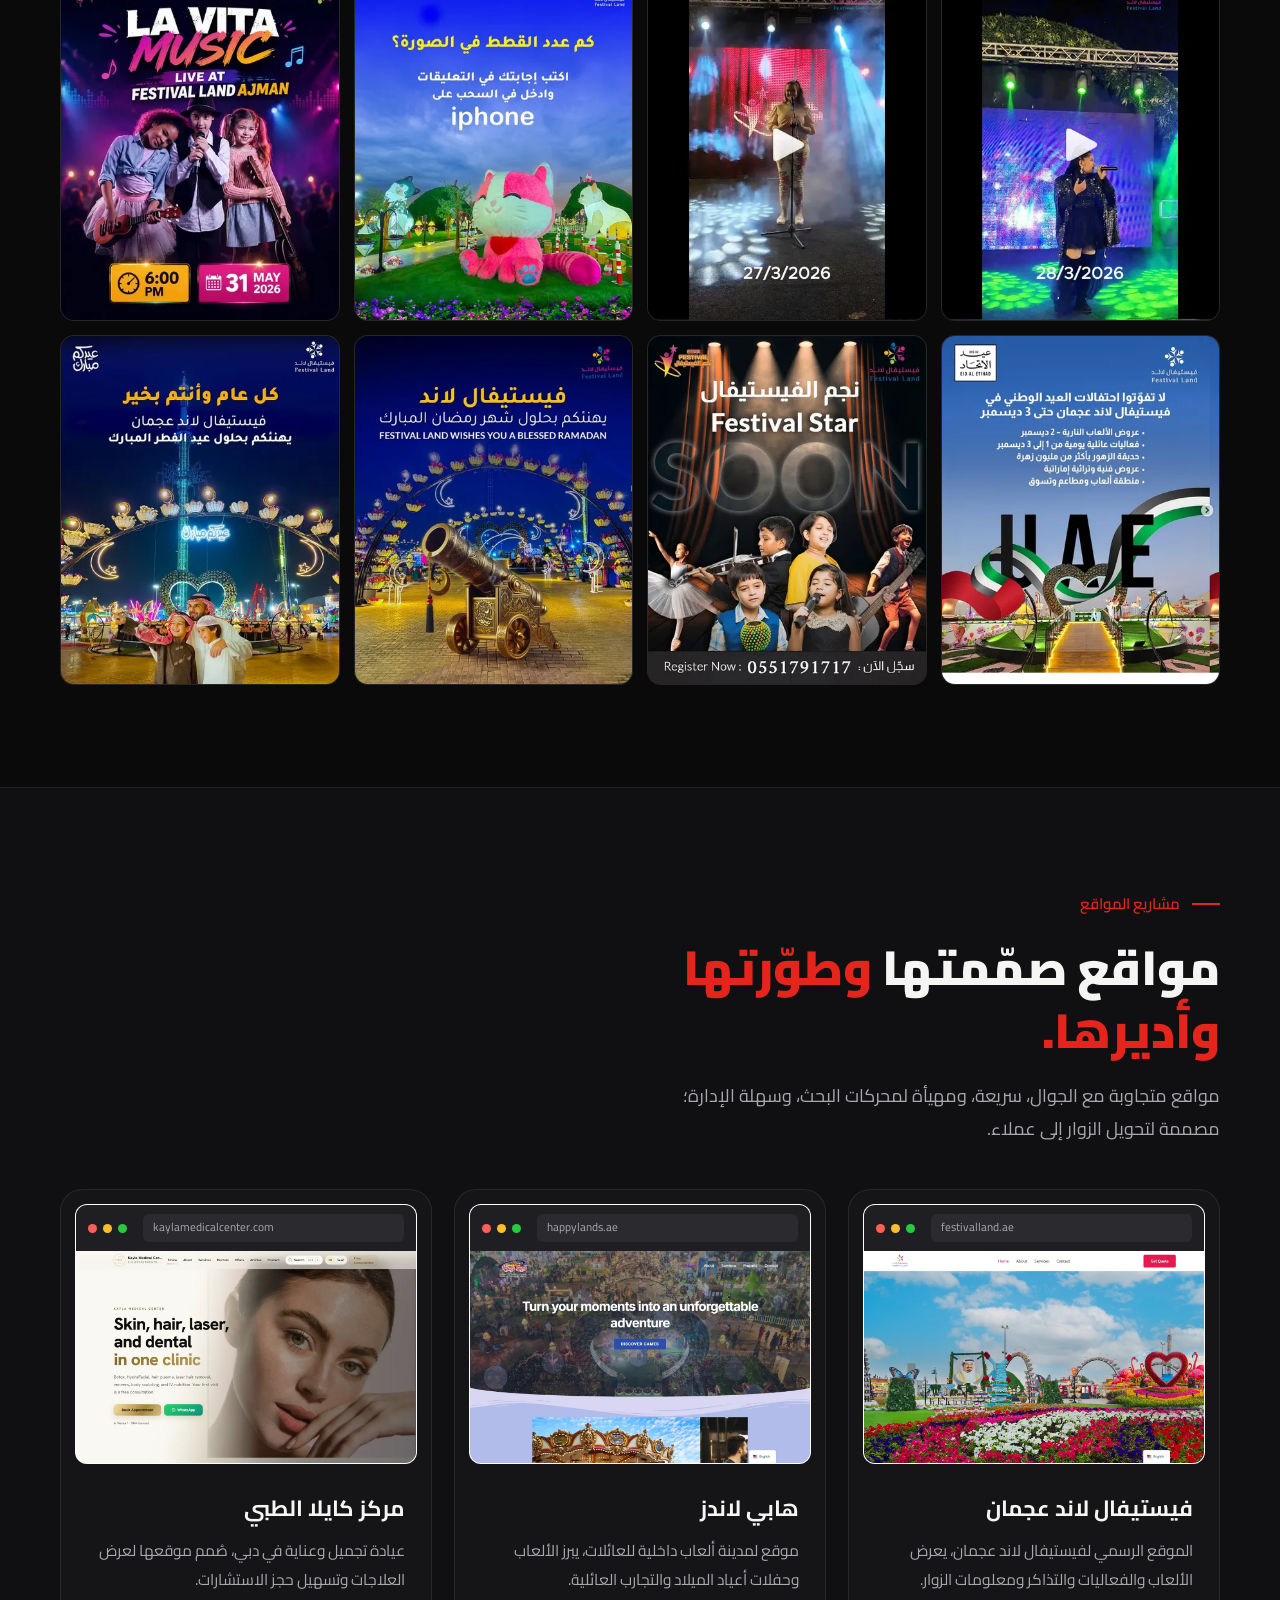
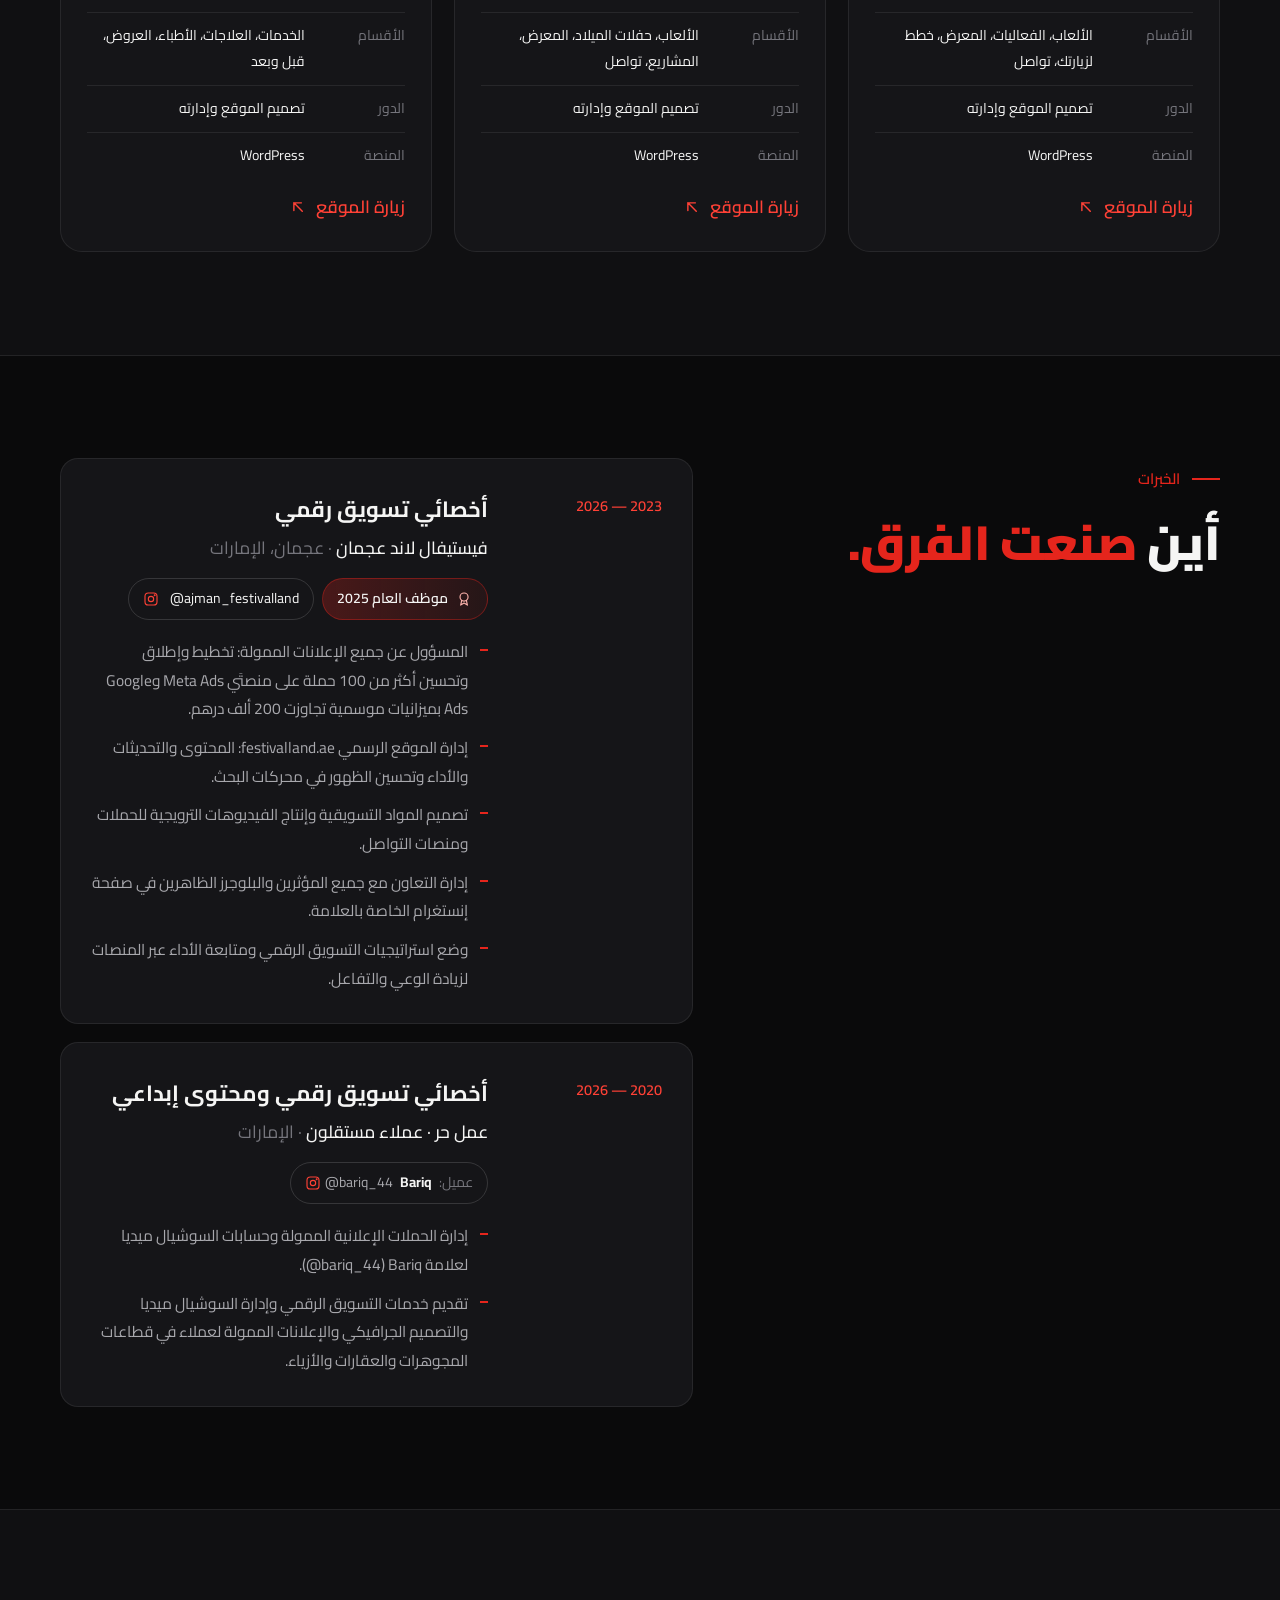
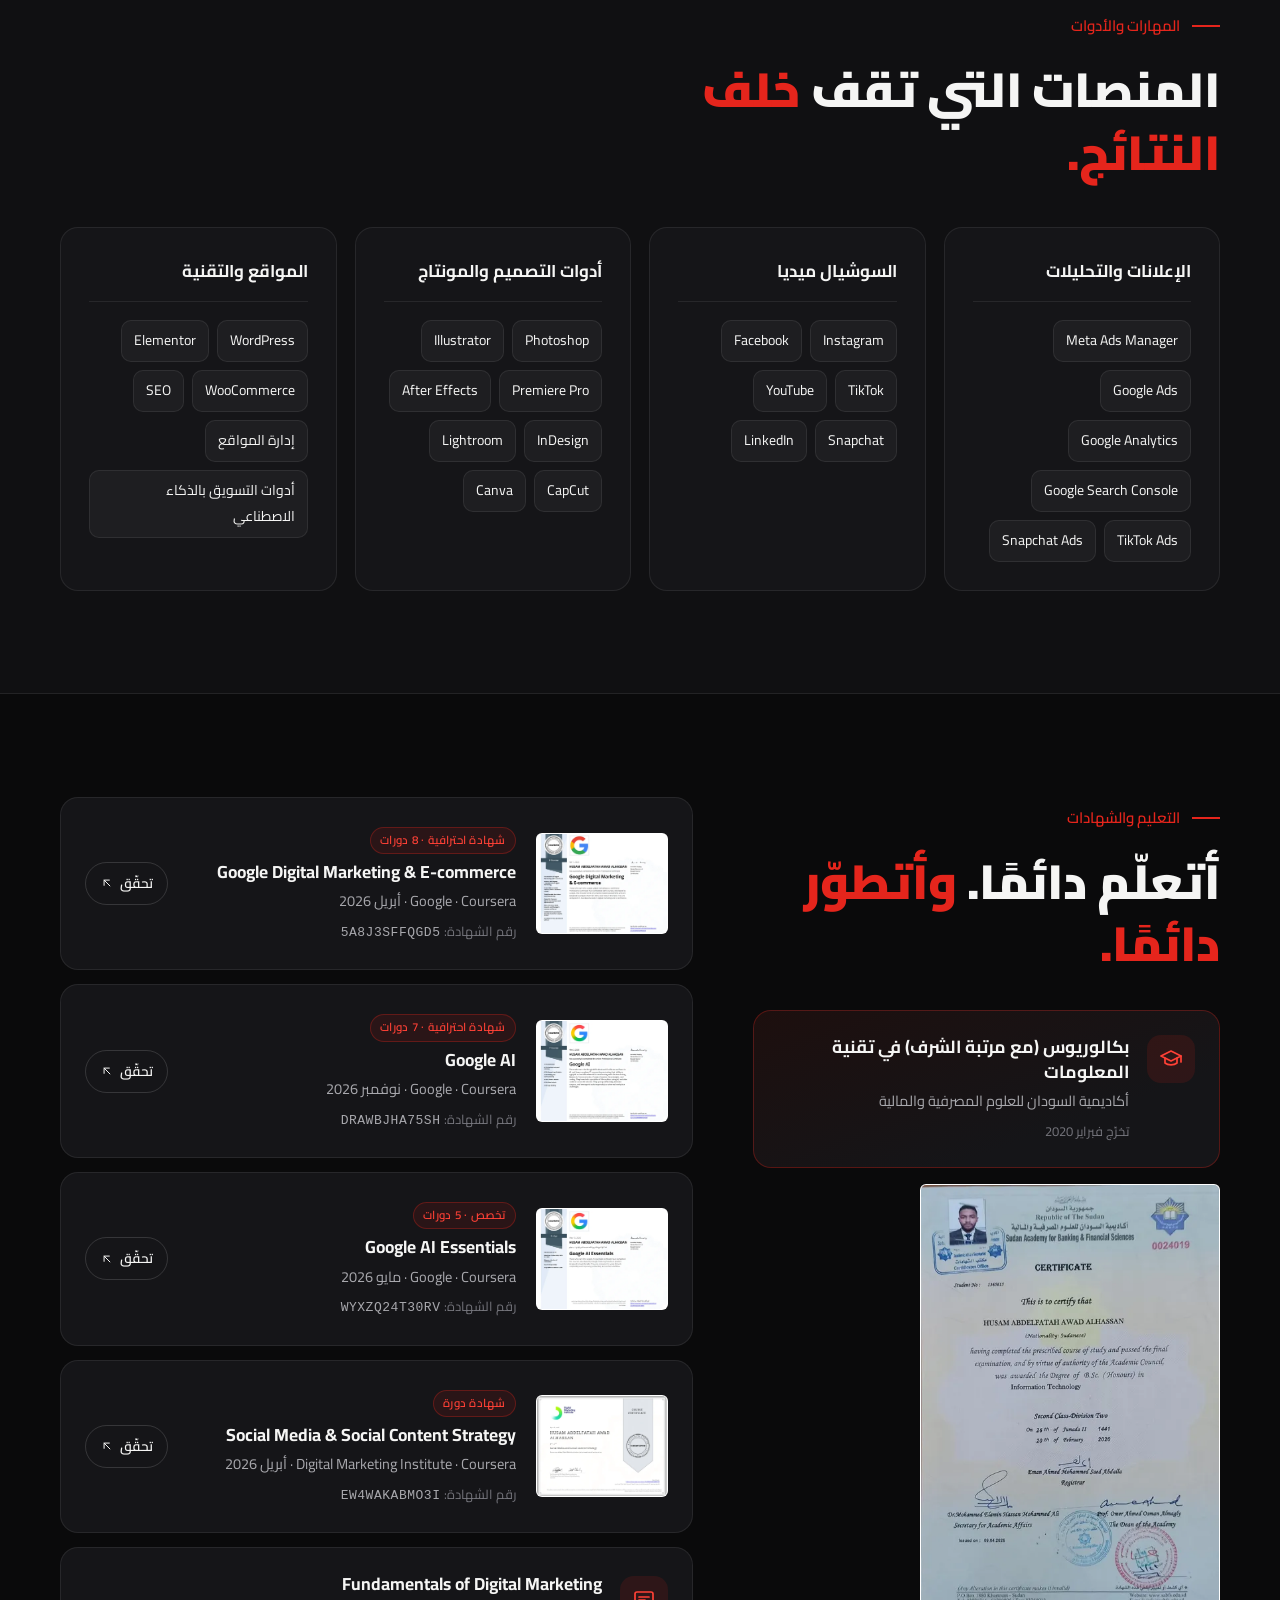
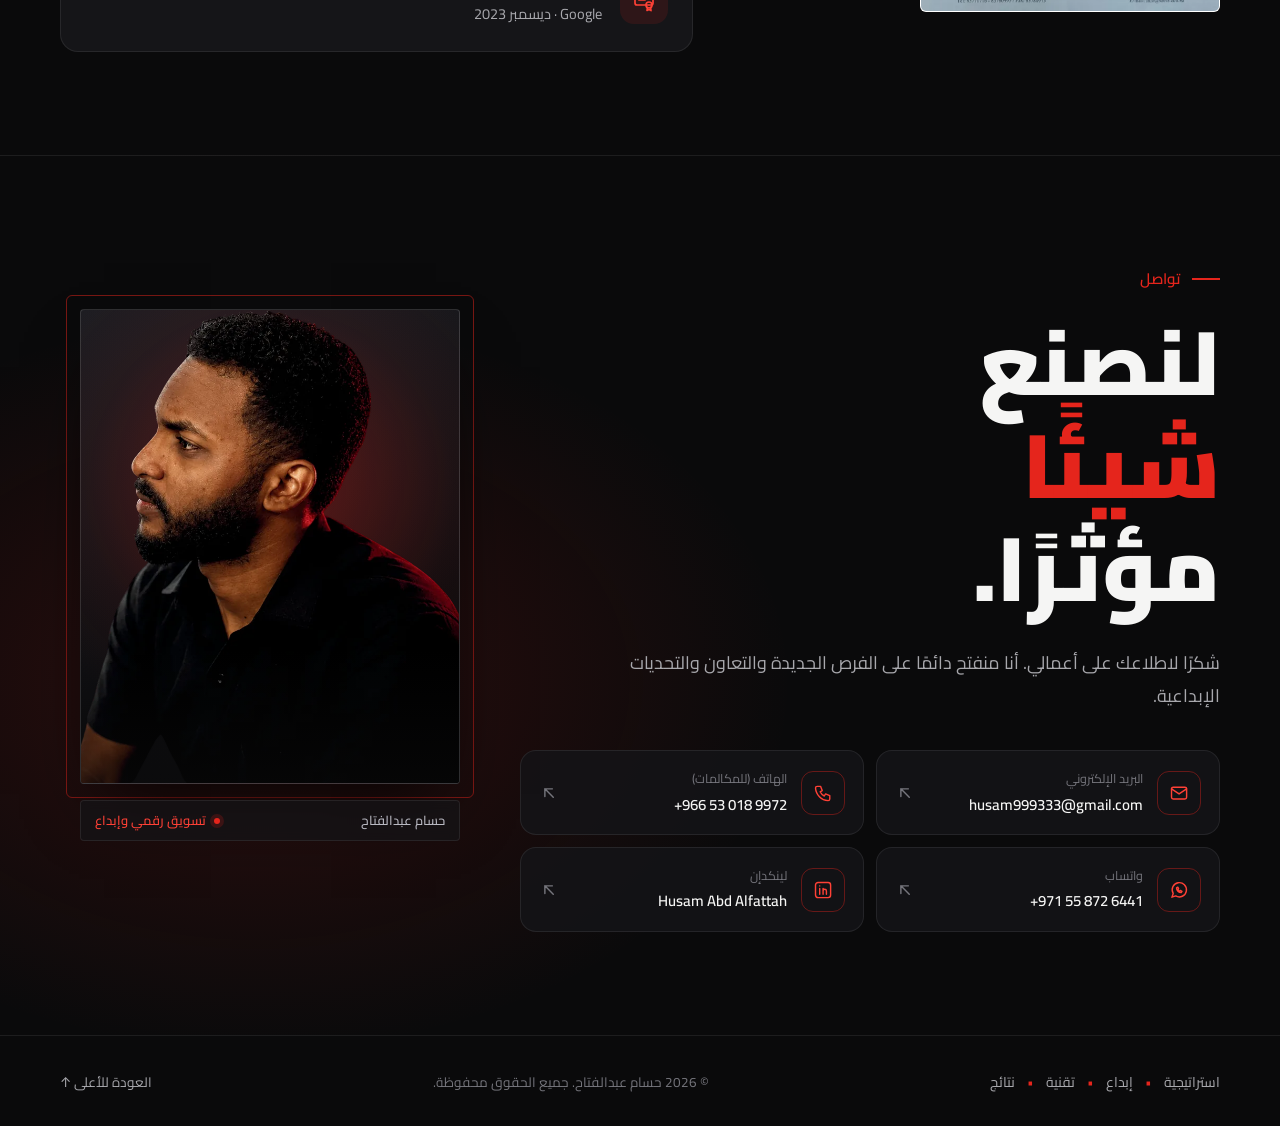
==== commit cbaa824b: "Festival Land role ended 2026: update experience, about facts, JSON-LD and CV Co-Authored-By: Claude" ====
--- a/ar/index.html
+++ b/ar/index.html
@@ -34,7 +34,7 @@
 <link rel="stylesheet" href="https://fonts.googleapis.com/css2?family=Anton&family=Cairo:wght@400;500;600;700;800;900&family=Inter:wght@400;500;600&display=swap">
 <link rel="preload" as="image" href="/assets/img/husam-suit.webp" fetchpriority="high">
 <link rel="stylesheet" href="/assets/css/style.css?v=1fb3585b">
-<script type="application/ld+json">[{"@context":"https://schema.org","@type":"Person","@id":"https://husam999333-spec.github.io/#person","name":"Husam Abd Alfattah","alternateName":["Husam Abdelfatah","Husam Awad","Husam Abdelfatah Awad Alhassan","حسام عوض","حسام عبدالفتاح عوض"],"jobTitle":"أخصائي تسويق رقمي وصناعة محتوى","description":"حسام عبدالفتاح، أخصائي تسويق رقمي وصناعة محتوى مقيم في السعودية بخبرة تزيد عن 6 سنوات في الإعلانات الممولة وإدارة السوشيال ميديا والتصميم ومواقع ووردبريس. نمّى جمهور فيستيفال لاند عجمان من 4 آلاف إلى 55 ألف متابع.","url":"https://husam999333-spec.github.io/ar/","image":"https://husam999333-spec.github.io/assets/img/husam-suit.webp","email":"mailto:husam999333@gmail.com","telephone":"+966530189972","address":{"@type":"PostalAddress","addressCountry":"SA"},"worksFor":{"@type":"Organization","name":"Festival Land Ajman","url":"https://festivalland.ae/"},"alumniOf":{"@type":"CollegeOrUniversity","name":"Sudan Academy for Banking & Financial Sciences"},"award":"Employee of the Year 2025 — Festival Land Ajman","knowsAbout":["التسويق الرقمي","الإعلانات الممولة","Meta Ads","Google Ads","إدارة السوشيال ميديا","صناعة المحتوى","التصميم الجرافيكي","المونتاج","WordPress","SEO"],"knowsLanguage":["ar","en"],"sameAs":["https://www.linkedin.com/in/husam-abd-alfattah-a73365259/"],"hasCredential":[{"@type":"EducationalOccupationalCredential","name":"Google Digital Marketing & E-commerce","credentialCategory":"certificate","url":"https://coursera.org/verify/professional-cert/5A8J3SFFQGD5","recognizedBy":{"@type":"Organization","name":"Google"}},{"@type":"EducationalOccupationalCredential","name":"Google AI","credentialCategory":"certificate","url":"https://coursera.org/verify/professional-cert/DRAWBJHA75SH","recognizedBy":{"@type":"Organization","name":"Google"}},{"@type":"EducationalOccupationalCredential","name":"Google AI Essentials","credentialCategory":"certificate","url":"https://coursera.org/verify/specialization/WYXZQ24T30RV","recognizedBy":{"@type":"Organization","name":"Google"}},{"@type":"EducationalOccupationalCredential","name":"Social Media & Social Content Strategy","credentialCategory":"certificate","url":"https://coursera.org/verify/EW4WAKABMO3I","recognizedBy":{"@type":"Organization","name":"Digital Marketing Institute"}}]},{"@context":"https://schema.org","@type":"ProfilePage","url":"https://husam999333-spec.github.io/ar/","name":"حسام عبدالفتاح | أخصائي تسويق رقمي وصناعة محتوى في السعودية","inLanguage":"ar","dateModified":"2026-11-13T07:04:03+00:00","mainEntity":{"@id":"https://husam999333-spec.github.io/#person"}}]</script>
+<script type="application/ld+json">[{"@context":"https://schema.org","@type":"Person","@id":"https://husam999333-spec.github.io/#person","name":"Husam Abd Alfattah","alternateName":["Husam Abdelfatah","Husam Awad","Husam Abdelfatah Awad Alhassan","حسام عوض","حسام عبدالفتاح عوض"],"jobTitle":"أخصائي تسويق رقمي وصناعة محتوى","description":"حسام عبدالفتاح، أخصائي تسويق رقمي وصناعة محتوى مقيم في السعودية بخبرة تزيد عن 6 سنوات في الإعلانات الممولة وإدارة السوشيال ميديا والتصميم ومواقع ووردبريس. نمّى جمهور فيستيفال لاند عجمان من 4 آلاف إلى 55 ألف متابع.","url":"https://husam999333-spec.github.io/ar/","image":"https://husam999333-spec.github.io/assets/img/husam-suit.webp","email":"mailto:husam999333@gmail.com","telephone":"+966530189972","address":{"@type":"PostalAddress","addressCountry":"SA"},"alumniOf":{"@type":"CollegeOrUniversity","name":"Sudan Academy for Banking & Financial Sciences"},"award":"Employee of the Year 2025 — Festival Land Ajman","knowsAbout":["التسويق الرقمي","الإعلانات الممولة","Meta Ads","Google Ads","إدارة السوشيال ميديا","صناعة المحتوى","التصميم الجرافيكي","المونتاج","WordPress","SEO"],"knowsLanguage":["ar","en"],"sameAs":["https://www.linkedin.com/in/husam-abd-alfattah-a73365259/"],"hasCredential":[{"@type":"EducationalOccupationalCredential","name":"Google Digital Marketing & E-commerce","credentialCategory":"certificate","url":"https://coursera.org/verify/professional-cert/5A8J3SFFQGD5","recognizedBy":{"@type":"Organization","name":"Google"}},{"@type":"EducationalOccupationalCredential","name":"Google AI","credentialCategory":"certificate","url":"https://coursera.org/verify/professional-cert/DRAWBJHA75SH","recognizedBy":{"@type":"Organization","name":"Google"}},{"@type":"EducationalOccupationalCredential","name":"Google AI Essentials","credentialCategory":"certificate","url":"https://coursera.org/verify/specialization/WYXZQ24T30RV","recognizedBy":{"@type":"Organization","name":"Google"}},{"@type":"EducationalOccupationalCredential","name":"Social Media & Social Content Strategy","credentialCategory":"certificate","url":"https://coursera.org/verify/EW4WAKABMO3I","recognizedBy":{"@type":"Organization","name":"Digital Marketing Institute"}}]},{"@context":"https://schema.org","@type":"ProfilePage","url":"https://husam999333-spec.github.io/ar/","name":"حسام عبدالفتاح | أخصائي تسويق رقمي وصناعة محتوى في السعودية","inLanguage":"ar","dateModified":"2026-11-14T10:30:15+00:00","mainEntity":{"@id":"https://husam999333-spec.github.io/#person"}}]</script>
 </head>
 <body>
 <a class="skip" href="#main">تخطَّ إلى المحتوى</a>
@@ -84,7 +84,7 @@
     <div><p class="kicker reveal">عنّي</p><h2 class="h2 reveal">الاستراتيجية والإبداع والتقنية <em>في شخص واحد.</em></h2></div>
     <div class="about-txt">
       <p class="reveal">أنا حسام، أخصائي تسويق رقمي بخلفية في تقنية المعلومات، وأعمل في التسويق الرقمي بشكل عملي منذ عام 2020.</p><p class="reveal">أجمع بين الاستراتيجية والإبداع والتقنية — من الإعلانات الممولة والسوشيال ميديا إلى المحتوى والتصميم والمواقع — وأقيس كل شيء بالنتائج، مع مواكبة دائمة لأحدث المنصات وأدوات الذكاء الاصطناعي.</p>
-      <dl class="facts reveal"><div><dt>المقر</dt><dd>المملكة العربية السعودية</dd></div><div><dt>أعمل حاليًا في</dt><dd>فيستيفال لاند عجمان</dd></div><div><dt>المؤهل</dt><dd>بكالوريوس تقنية المعلومات</dd></div><div><dt>اللغات</dt><dd>العربية · الإنجليزية</dd></div></dl>
+      <dl class="facts reveal"><div><dt>المقر</dt><dd>المملكة العربية السعودية</dd></div><div><dt>الحالة</dt><dd>متاح لفرص عمل جديدة</dd></div><div><dt>المؤهل</dt><dd>بكالوريوس تقنية المعلومات</dd></div><div><dt>اللغات</dt><dd>العربية · الإنجليزية</dd></div></dl>
     </div>
   </div>
 </section>
@@ -204,7 +204,7 @@
   <div class="wrap two">
     <div><p class="kicker reveal">الخبرات</p><h2 class="h2 reveal">أين <em>صنعت الفرق.</em></h2></div>
     <div class="jobs"><article class="job reveal">
-        <div class="job-when">2023 — حتى الآن</div>
+        <div class="job-when">2023 — 2026</div>
         <div class="job-main">
           <h3>أخصائي تسويق رقمي</h3>
           <p class="job-org">فيستيفال لاند عجمان <span>· عجمان، الإمارات</span></p>
